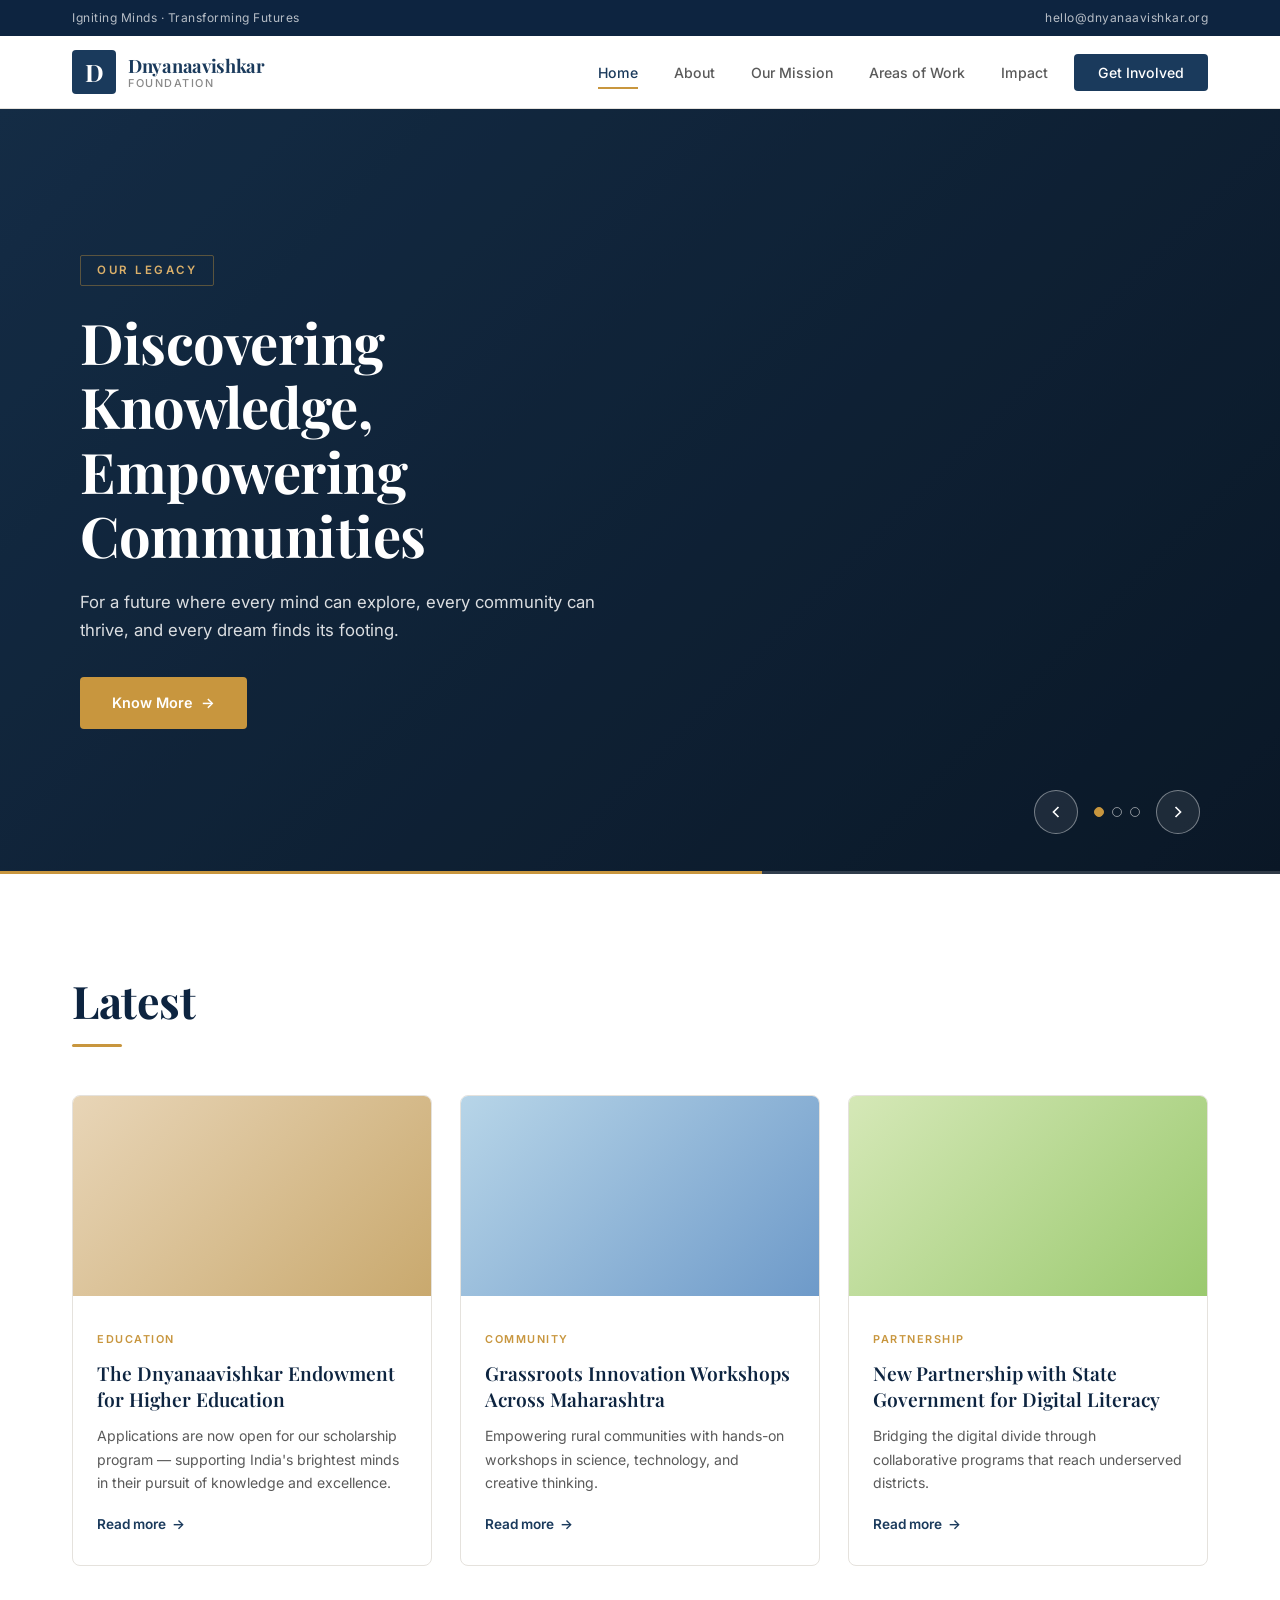
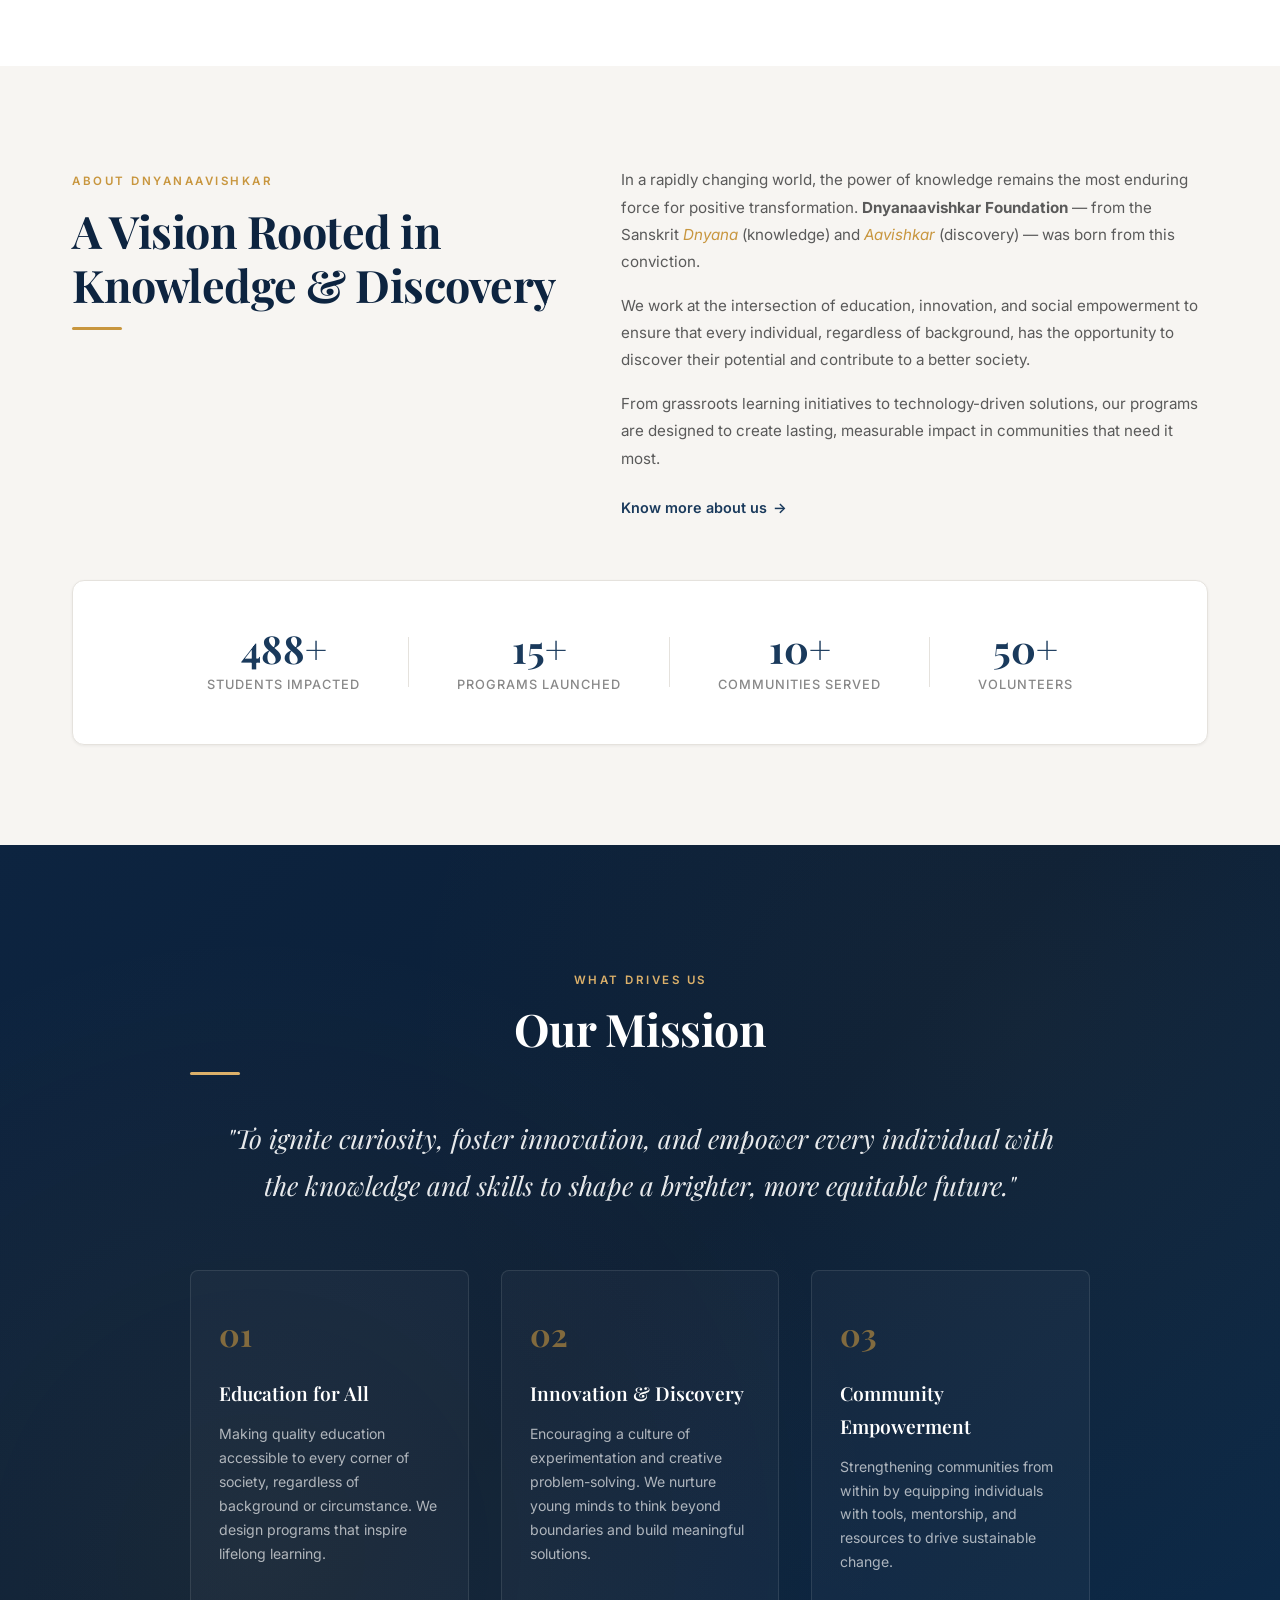
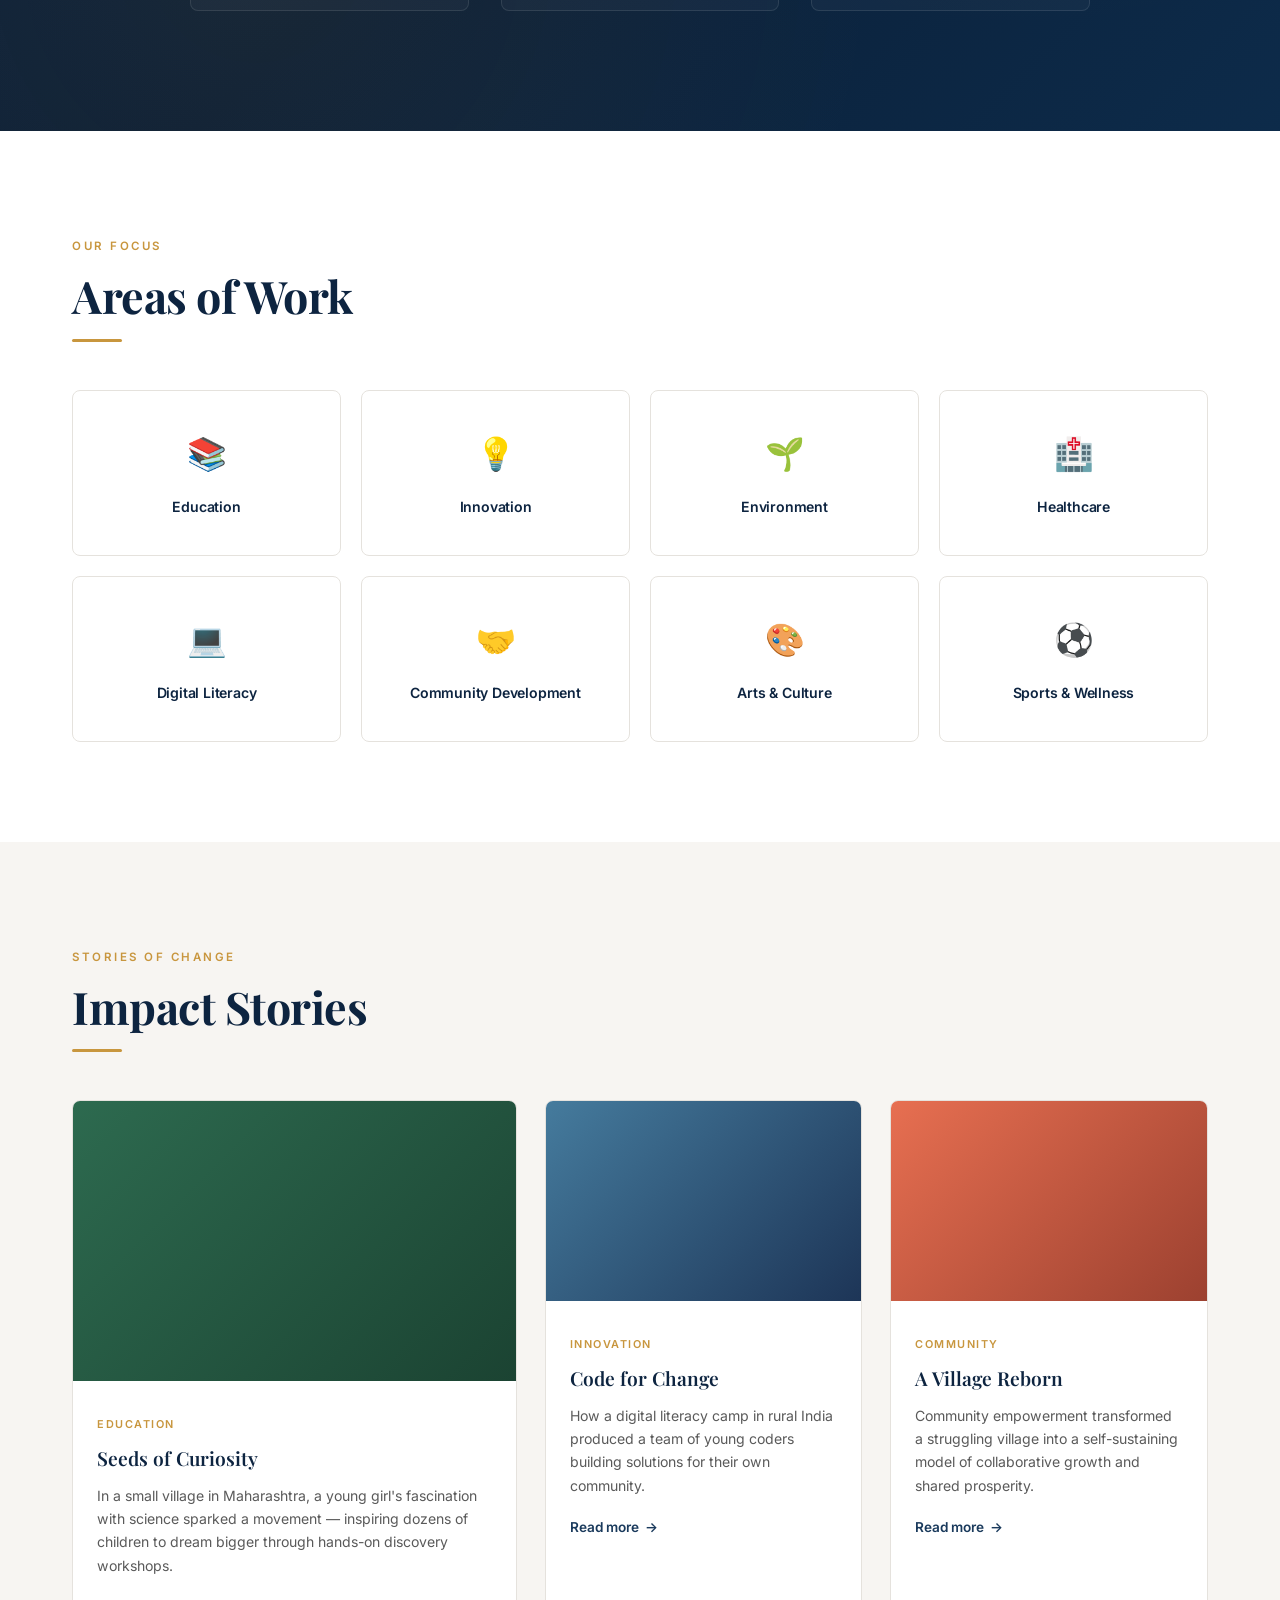
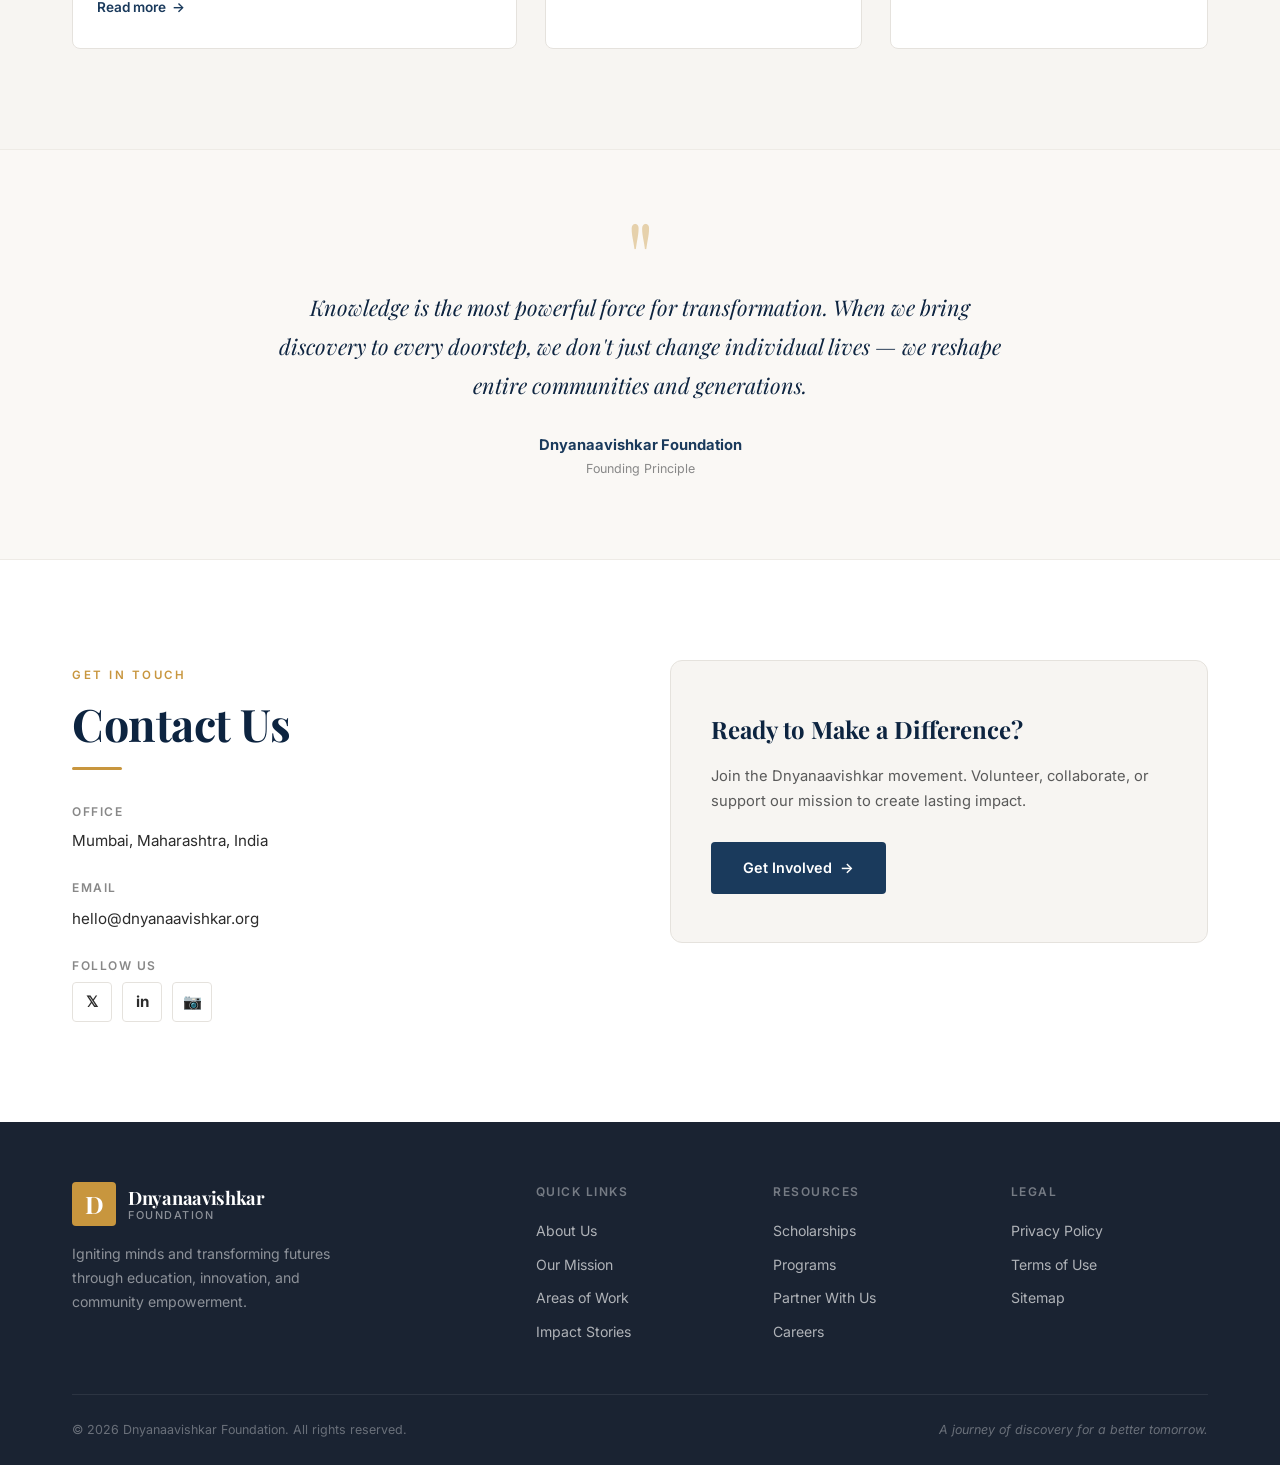
==== index.html @ 68d94063 "Initial commit: Dnyanaavishkar Foundation website" ====
<!DOCTYPE html>
<html lang="en">
<head>
    <meta charset="UTF-8">
    <meta name="viewport" content="width=device-width, initial-scale=1.0">
    <meta name="description" content="Dnyanaavishkar Foundation — Igniting minds, transforming futures through education, innovation, and community empowerment.">
    <title>Dnyanaavishkar Foundation</title>
    <link rel="preconnect" href="https://fonts.googleapis.com">
    <link rel="preconnect" href="https://fonts.gstatic.com" crossorigin>
    <link href="https://fonts.googleapis.com/css2?family=Playfair+Display:ital,wght@0,400;0,500;0,600;0,700;1,400;1,500&family=Inter:wght@300;400;500;600;700&display=swap" rel="stylesheet">
    <link rel="stylesheet" href="style.css">
</head>
<body>

    <!-- ======== TOP BAR ======== -->
    <div class="top-bar">
        <div class="container">
            <div class="top-bar-content">
                <span>Igniting Minds · Transforming Futures</span>
                <div class="top-bar-links">
                    <a href="mailto:hello@dnyanaavishkar.org">hello@dnyanaavishkar.org</a>
                </div>
            </div>
        </div>
    </div>

    <!-- ======== NAVIGATION ======== -->
    <nav class="navbar" id="navbar">
        <div class="container">
            <div class="nav-inner">
                <a href="#" class="nav-logo" id="navLogo">
                    <div class="logo-mark">D</div>
                    <div class="logo-text-group">
                        <span class="logo-name">Dnyanaavishkar</span>
                        <span class="logo-sub">Foundation</span>
                    </div>
                </a>
                <ul class="nav-links" id="navLinks">
                    <li><a href="#hero" class="nav-link active">Home</a></li>
                    <li><a href="#about" class="nav-link">About</a></li>
                    <li><a href="#mission" class="nav-link">Our Mission</a></li>
                    <li><a href="#areas" class="nav-link">Areas of Work</a></li>
                    <li><a href="#stories" class="nav-link">Impact</a></li>
                    <li><a href="#contact" class="nav-link nav-cta">Get Involved</a></li>
                </ul>
                <button class="hamburger" id="hamburger" aria-label="Toggle navigation">
                    <span class="bar"></span>
                    <span class="bar"></span>
                    <span class="bar"></span>
                </button>
            </div>
        </div>
    </nav>

    <!-- ======== HERO SLIDER ======== -->
    <section class="hero-slider" id="hero">
        <div class="slides-wrapper" id="slidesWrapper">
            <!-- Slide 1 -->
            <div class="slide active" data-index="0">
                <div class="slide-bg" style="background: linear-gradient(135deg, #1a3a5c 0%, #0d1f33 100%);"></div>
                <div class="slide-overlay"></div>
                <div class="slide-content">
                    <span class="slide-tag">Our Legacy</span>
                    <h1 class="slide-title">Discovering Knowledge,<br>Empowering Communities</h1>
                    <p class="slide-desc">For a future where every mind can explore, every community can thrive, and every dream finds its footing.</p>
                    <a href="#about" class="slide-btn">Know More <span class="btn-arrow">→</span></a>
                </div>
            </div>
            <!-- Slide 2 -->
            <div class="slide" data-index="1">
                <div class="slide-bg" style="background: linear-gradient(135deg, #2d4a3e 0%, #1a2e26 100%);"></div>
                <div class="slide-overlay"></div>
                <div class="slide-content">
                    <span class="slide-tag">Education</span>
                    <h1 class="slide-title">Building Futures<br>Through Learning</h1>
                    <p class="slide-desc">Quality education is the bridge between potential and opportunity. We bring that bridge to every doorstep.</p>
                    <a href="#mission" class="slide-btn">Our Mission <span class="btn-arrow">→</span></a>
                </div>
            </div>
            <!-- Slide 3 -->
            <div class="slide" data-index="2">
                <div class="slide-bg" style="background: linear-gradient(135deg, #4a2d3e 0%, #2a1a26 100%);"></div>
                <div class="slide-overlay"></div>
                <div class="slide-content">
                    <span class="slide-tag">Innovation</span>
                    <h1 class="slide-title">Where Curiosity<br>Meets Impact</h1>
                    <p class="slide-desc">Nurturing the discoverers, the questioners, and the change-makers who will shape tomorrow.</p>
                    <a href="#areas" class="slide-btn">Areas of Work <span class="btn-arrow">→</span></a>
                </div>
            </div>
        </div>

        <!-- Slider Controls -->
        <div class="slider-controls">
            <button class="slider-arrow slider-prev" id="sliderPrev" aria-label="Previous slide">
                <svg width="20" height="20" viewBox="0 0 24 24" fill="none" stroke="currentColor" stroke-width="2"><path d="M15 18l-6-6 6-6"/></svg>
            </button>
            <div class="slider-dots" id="sliderDots">
                <button class="dot active" data-slide="0" aria-label="Go to slide 1"></button>
                <button class="dot" data-slide="1" aria-label="Go to slide 2"></button>
                <button class="dot" data-slide="2" aria-label="Go to slide 3"></button>
            </div>
            <button class="slider-arrow slider-next" id="sliderNext" aria-label="Next slide">
                <svg width="20" height="20" viewBox="0 0 24 24" fill="none" stroke="currentColor" stroke-width="2"><path d="M9 18l6-6-6-6"/></svg>
            </button>
        </div>

        <!-- Slider Progress -->
        <div class="slider-progress">
            <div class="slider-progress-bar" id="sliderProgress"></div>
        </div>
    </section>

    <!-- ======== LATEST / HIGHLIGHTS ======== -->
    <section class="latest" id="latest">
        <div class="container">
            <div class="latest-header">
                <h2 class="section-title-serif">Latest</h2>
                <div class="title-line-accent"></div>
            </div>
            <div class="latest-grid">
                <div class="latest-card latest-featured">
                    <div class="latest-card-img" style="background: linear-gradient(135deg, #e8d5b7, #c9a96e);"></div>
                    <div class="latest-card-body">
                        <span class="latest-tag">Education</span>
                        <h3>The Dnyanaavishkar Endowment for Higher Education</h3>
                        <p>Applications are now open for our scholarship program — supporting India's brightest minds in their pursuit of knowledge and excellence.</p>
                        <a href="#" class="card-link">Read more <span>→</span></a>
                    </div>
                </div>
                <div class="latest-card">
                    <div class="latest-card-img" style="background: linear-gradient(135deg, #b7d5e8, #6e9ac9);"></div>
                    <div class="latest-card-body">
                        <span class="latest-tag">Community</span>
                        <h3>Grassroots Innovation Workshops Across Maharashtra</h3>
                        <p>Empowering rural communities with hands-on workshops in science, technology, and creative thinking.</p>
                        <a href="#" class="card-link">Read more <span>→</span></a>
                    </div>
                </div>
                <div class="latest-card">
                    <div class="latest-card-img" style="background: linear-gradient(135deg, #d5e8b7, #9ac96e);"></div>
                    <div class="latest-card-body">
                        <span class="latest-tag">Partnership</span>
                        <h3>New Partnership with State Government for Digital Literacy</h3>
                        <p>Bridging the digital divide through collaborative programs that reach underserved districts.</p>
                        <a href="#" class="card-link">Read more <span>→</span></a>
                    </div>
                </div>
            </div>
        </div>
    </section>

    <!-- ======== ABOUT SECTION ======== -->
    <section class="about" id="about">
        <div class="container">
            <div class="about-layout">
                <div class="about-left">
                    <span class="section-eyebrow">About Dnyanaavishkar</span>
                    <h2 class="section-title-serif">A Vision Rooted in<br>Knowledge & Discovery</h2>
                    <div class="title-line-accent"></div>
                </div>
                <div class="about-right">
                    <p class="about-lead">
                        In a rapidly changing world, the power of knowledge remains the most enduring force for positive transformation. <strong>Dnyanaavishkar Foundation</strong> — from the Sanskrit <em>Dnyana</em> (knowledge) and <em>Aavishkar</em> (discovery) — was born from this conviction.
                    </p>
                    <p>
                        We work at the intersection of education, innovation, and social empowerment to ensure that every individual, regardless of background, has the opportunity to discover their potential and contribute to a better society.
                    </p>
                    <p>
                        From grassroots learning initiatives to technology-driven solutions, our programs are designed to create lasting, measurable impact in communities that need it most.
                    </p>
                    <a href="#" class="text-link">Know more about us <span>→</span></a>
                </div>
            </div>

            <!-- Stats Bar -->
            <div class="stats-bar">
                <div class="stat-item" data-count="500">
                    <div class="stat-value"><span class="counter">0</span>+</div>
                    <div class="stat-label">Students Impacted</div>
                </div>
                <div class="stat-divider"></div>
                <div class="stat-item" data-count="15">
                    <div class="stat-value"><span class="counter">0</span>+</div>
                    <div class="stat-label">Programs Launched</div>
                </div>
                <div class="stat-divider"></div>
                <div class="stat-item" data-count="10">
                    <div class="stat-value"><span class="counter">0</span>+</div>
                    <div class="stat-label">Communities Served</div>
                </div>
                <div class="stat-divider"></div>
                <div class="stat-item" data-count="50">
                    <div class="stat-value"><span class="counter">0</span>+</div>
                    <div class="stat-label">Volunteers</div>
                </div>
            </div>
        </div>
    </section>

    <!-- ======== MISSION SECTION ======== -->
    <section class="mission" id="mission">
        <div class="mission-bg"></div>
        <div class="container">
            <div class="mission-inner">
                <span class="section-eyebrow section-eyebrow-light">What Drives Us</span>
                <h2 class="section-title-serif section-title-light">Our Mission</h2>
                <div class="title-line-accent title-line-light"></div>
                <blockquote class="mission-quote">
                    "To ignite curiosity, foster innovation, and empower every individual with the knowledge and skills to shape a brighter, more equitable future."
                </blockquote>
                <div class="mission-pillars">
                    <div class="pillar">
                        <div class="pillar-number">01</div>
                        <h3>Education for All</h3>
                        <p>Making quality education accessible to every corner of society, regardless of background or circumstance. We design programs that inspire lifelong learning.</p>
                    </div>
                    <div class="pillar">
                        <div class="pillar-number">02</div>
                        <h3>Innovation & Discovery</h3>
                        <p>Encouraging a culture of experimentation and creative problem-solving. We nurture young minds to think beyond boundaries and build meaningful solutions.</p>
                    </div>
                    <div class="pillar">
                        <div class="pillar-number">03</div>
                        <h3>Community Empowerment</h3>
                        <p>Strengthening communities from within by equipping individuals with tools, mentorship, and resources to drive sustainable change.</p>
                    </div>
                </div>
            </div>
        </div>
    </section>

    <!-- ======== AREAS OF WORK ======== -->
    <section class="areas" id="areas">
        <div class="container">
            <div class="areas-header">
                <span class="section-eyebrow">Our Focus</span>
                <h2 class="section-title-serif">Areas of Work</h2>
                <div class="title-line-accent"></div>
            </div>
            <div class="areas-grid">
                <a href="#" class="area-card">
                    <div class="area-icon">📚</div>
                    <span class="area-name">Education</span>
                    <div class="area-hover-line"></div>
                </a>
                <a href="#" class="area-card">
                    <div class="area-icon">💡</div>
                    <span class="area-name">Innovation</span>
                    <div class="area-hover-line"></div>
                </a>
                <a href="#" class="area-card">
                    <div class="area-icon">🌱</div>
                    <span class="area-name">Environment</span>
                    <div class="area-hover-line"></div>
                </a>
                <a href="#" class="area-card">
                    <div class="area-icon">🏥</div>
                    <span class="area-name">Healthcare</span>
                    <div class="area-hover-line"></div>
                </a>
                <a href="#" class="area-card">
                    <div class="area-icon">💻</div>
                    <span class="area-name">Digital Literacy</span>
                    <div class="area-hover-line"></div>
                </a>
                <a href="#" class="area-card">
                    <div class="area-icon">🤝</div>
                    <span class="area-name">Community Development</span>
                    <div class="area-hover-line"></div>
                </a>
                <a href="#" class="area-card">
                    <div class="area-icon">🎨</div>
                    <span class="area-name">Arts & Culture</span>
                    <div class="area-hover-line"></div>
                </a>
                <a href="#" class="area-card">
                    <div class="area-icon">⚽</div>
                    <span class="area-name">Sports & Wellness</span>
                    <div class="area-hover-line"></div>
                </a>
            </div>
        </div>
    </section>

    <!-- ======== IMPACT STORIES ======== -->
    <section class="stories" id="stories">
        <div class="container">
            <div class="stories-header">
                <span class="section-eyebrow">Stories of Change</span>
                <h2 class="section-title-serif">Impact Stories</h2>
                <div class="title-line-accent"></div>
            </div>
            <div class="stories-grid">
                <div class="story-card story-featured">
                    <div class="story-img" style="background: linear-gradient(135deg, #2d6a4f, #1b4332);"></div>
                    <div class="story-body">
                        <span class="story-tag">Education</span>
                        <h3>Seeds of Curiosity</h3>
                        <p>In a small village in Maharashtra, a young girl's fascination with science sparked a movement — inspiring dozens of children to dream bigger through hands-on discovery workshops.</p>
                        <a href="#" class="card-link">Read more <span>→</span></a>
                    </div>
                </div>
                <div class="story-card">
                    <div class="story-img" style="background: linear-gradient(135deg, #457b9d, #1d3557);"></div>
                    <div class="story-body">
                        <span class="story-tag">Innovation</span>
                        <h3>Code for Change</h3>
                        <p>How a digital literacy camp in rural India produced a team of young coders building solutions for their own community.</p>
                        <a href="#" class="card-link">Read more <span>→</span></a>
                    </div>
                </div>
                <div class="story-card">
                    <div class="story-img" style="background: linear-gradient(135deg, #e76f51, #9c4130);"></div>
                    <div class="story-body">
                        <span class="story-tag">Community</span>
                        <h3>A Village Reborn</h3>
                        <p>Community empowerment transformed a struggling village into a self-sustaining model of collaborative growth and shared prosperity.</p>
                        <a href="#" class="card-link">Read more <span>→</span></a>
                    </div>
                </div>
            </div>
        </div>
    </section>

    <!-- ======== VOICES / QUOTE ======== -->
    <section class="voices" id="voices">
        <div class="container">
            <div class="voices-inner">
                <div class="quote-mark">"</div>
                <p class="voice-quote">Knowledge is the most powerful force for transformation. When we bring discovery to every doorstep, we don't just change individual lives — we reshape entire communities and generations.</p>
                <div class="voice-author">
                    <div class="voice-author-info">
                        <strong>Dnyanaavishkar Foundation</strong>
                        <span>Founding Principle</span>
                    </div>
                </div>
            </div>
        </div>
    </section>

    <!-- ======== CONTACT / CTA ======== -->
    <section class="contact" id="contact">
        <div class="container">
            <div class="contact-grid">
                <div class="contact-info">
                    <span class="section-eyebrow">Get in Touch</span>
                    <h2 class="section-title-serif">Contact Us</h2>
                    <div class="title-line-accent"></div>
                    <div class="contact-details">
                        <div class="contact-block">
                            <h4>Office</h4>
                            <p>Mumbai, Maharashtra, India</p>
                        </div>
                        <div class="contact-block">
                            <h4>Email</h4>
                            <a href="mailto:hello@dnyanaavishkar.org">hello@dnyanaavishkar.org</a>
                        </div>
                        <div class="contact-block">
                            <h4>Follow Us</h4>
                            <div class="social-links">
                                <a href="#" class="social-link" aria-label="Twitter">𝕏</a>
                                <a href="#" class="social-link" aria-label="LinkedIn">in</a>
                                <a href="#" class="social-link" aria-label="Instagram">📷</a>
                            </div>
                        </div>
                    </div>
                </div>
                <div class="contact-cta">
                    <div class="cta-card">
                        <h3>Ready to Make a Difference?</h3>
                        <p>Join the Dnyanaavishkar movement. Volunteer, collaborate, or support our mission to create lasting impact.</p>
                        <a href="mailto:hello@dnyanaavishkar.org" class="cta-button">Get Involved <span>→</span></a>
                    </div>
                </div>
            </div>
        </div>
    </section>

    <!-- ======== FOOTER ======== -->
    <footer class="footer" id="footer">
        <div class="container">
            <div class="footer-top">
                <div class="footer-brand">
                    <a href="#" class="nav-logo footer-logo">
                        <div class="logo-mark">D</div>
                        <div class="logo-text-group">
                            <span class="logo-name">Dnyanaavishkar</span>
                            <span class="logo-sub">Foundation</span>
                        </div>
                    </a>
                    <p class="footer-desc">Igniting minds and transforming futures through education, innovation, and community empowerment.</p>
                </div>
                <div class="footer-nav-group">
                    <div class="footer-nav-col">
                        <h4>Quick Links</h4>
                        <a href="#about">About Us</a>
                        <a href="#mission">Our Mission</a>
                        <a href="#areas">Areas of Work</a>
                        <a href="#stories">Impact Stories</a>
                    </div>
                    <div class="footer-nav-col">
                        <h4>Resources</h4>
                        <a href="#">Scholarships</a>
                        <a href="#">Programs</a>
                        <a href="#">Partner With Us</a>
                        <a href="#">Careers</a>
                    </div>
                    <div class="footer-nav-col">
                        <h4>Legal</h4>
                        <a href="#">Privacy Policy</a>
                        <a href="#">Terms of Use</a>
                        <a href="#">Sitemap</a>
                    </div>
                </div>
            </div>
            <div class="footer-bottom">
                <p>&copy; 2026 Dnyanaavishkar Foundation. All rights reserved.</p>
                <p class="footer-credit">A journey of discovery for a better tomorrow.</p>
            </div>
        </div>
    </footer>

    <script src="script.js"></script>
</body>
</html>
---- style.css ----
/* ============================================
   DNYANAAVISHKAR FOUNDATION
   Inspired by Tata Trusts — Light Corporate Theme
   ============================================ */

/* ---- Custom Properties ---- */
:root {
    /* Colors — clean, trustworthy, corporate philanthropy */
    --clr-primary: #1a3a5c;
    --clr-primary-dark: #0d2440;
    --clr-primary-light: #2a5a8c;
    --clr-accent: #c8963e;
    --clr-accent-light: #dbb06a;

    --clr-bg: #ffffff;
    --clr-bg-off: #f7f5f2;
    --clr-bg-warm: #faf8f5;
    --clr-bg-dark: #1a2332;
    --clr-bg-dark-2: #0f1720;

    --clr-text: #2c2c2c;
    --clr-text-secondary: #5a5a5a;
    --clr-text-muted: #888888;
    --clr-text-light: #ffffff;
    --clr-text-light-muted: rgba(255,255,255,0.7);

    --clr-border: #e5e2dd;
    --clr-border-light: #eeebe6;

    /* Typography */
    --font-serif: 'Playfair Display', Georgia, 'Times New Roman', serif;
    --font-sans: 'Inter', -apple-system, BlinkMacSystemFont, 'Segoe UI', sans-serif;

    /* Spacing */
    --section-pad: 100px;
    --container-max: 1200px;

    /* Radius */
    --radius-sm: 4px;
    --radius-md: 8px;
    --radius-lg: 12px;

    /* Shadows */
    --shadow-sm: 0 1px 3px rgba(0,0,0,0.06);
    --shadow-md: 0 4px 20px rgba(0,0,0,0.08);
    --shadow-lg: 0 8px 40px rgba(0,0,0,0.1);
    --shadow-card: 0 2px 12px rgba(0,0,0,0.06);
}

/* ---- Reset ---- */
*, *::before, *::after {
    margin: 0;
    padding: 0;
    box-sizing: border-box;
}

html {
    scroll-behavior: smooth;
    font-size: 16px;
}

body {
    font-family: var(--font-sans);
    background: var(--clr-bg);
    color: var(--clr-text);
    line-height: 1.7;
    overflow-x: hidden;
    -webkit-font-smoothing: antialiased;
}

a {
    text-decoration: none;
    color: inherit;
    transition: color 0.3s ease;
}

img {
    max-width: 100%;
    display: block;
}

/* ---- Container ---- */
.container {
    max-width: var(--container-max);
    margin: 0 auto;
    padding: 0 32px;
}

/* ============================================
   TOP BAR
   ============================================ */
.top-bar {
    background: var(--clr-primary-dark);
    color: var(--clr-text-light-muted);
    font-size: 0.75rem;
    padding: 8px 0;
    letter-spacing: 0.5px;
}

.top-bar-content {
    display: flex;
    justify-content: space-between;
    align-items: center;
}

.top-bar-links a {
    color: var(--clr-text-light-muted);
    font-size: 0.75rem;
}

.top-bar-links a:hover {
    color: var(--clr-text-light);
}

/* ============================================
   NAVIGATION
   ============================================ */
.navbar {
    position: sticky;
    top: 0;
    z-index: 1000;
    background: var(--clr-bg);
    border-bottom: 1px solid var(--clr-border);
    transition: box-shadow 0.3s ease;
}

.navbar.scrolled {
    box-shadow: var(--shadow-md);
}

.nav-inner {
    display: flex;
    align-items: center;
    justify-content: space-between;
    height: 72px;
}

.nav-logo {
    display: flex;
    align-items: center;
    gap: 12px;
}

.logo-mark {
    width: 44px;
    height: 44px;
    background: var(--clr-primary);
    color: #fff;
    font-family: var(--font-serif);
    font-size: 1.5rem;
    font-weight: 700;
    display: flex;
    align-items: center;
    justify-content: center;
    border-radius: var(--radius-sm);
}

.logo-text-group {
    display: flex;
    flex-direction: column;
    line-height: 1.2;
}

.logo-name {
    font-family: var(--font-serif);
    font-weight: 700;
    font-size: 1.15rem;
    color: var(--clr-primary);
    letter-spacing: -0.3px;
}

.logo-sub {
    font-size: 0.68rem;
    color: var(--clr-text-muted);
    text-transform: uppercase;
    letter-spacing: 1.5px;
    font-weight: 500;
}

.nav-links {
    display: flex;
    align-items: center;
    list-style: none;
    gap: 0;
}

.nav-link {
    padding: 8px 18px;
    font-size: 0.88rem;
    font-weight: 500;
    color: var(--clr-text-secondary);
    position: relative;
    transition: color 0.3s ease;
}

.nav-link::after {
    content: '';
    position: absolute;
    bottom: 0;
    left: 18px;
    right: 18px;
    height: 2px;
    background: var(--clr-accent);
    transform: scaleX(0);
    transition: transform 0.3s ease;
}

.nav-link:hover,
.nav-link.active {
    color: var(--clr-primary);
}

.nav-link:hover::after,
.nav-link.active::after {
    transform: scaleX(1);
}

.nav-link.nav-cta {
    background: var(--clr-primary);
    color: #fff;
    border-radius: var(--radius-sm);
    margin-left: 8px;
    padding: 10px 24px;
}

.nav-link.nav-cta::after {
    display: none;
}

.nav-link.nav-cta:hover {
    background: var(--clr-primary-light);
    color: #fff;
}

/* Hamburger */
.hamburger {
    display: none;
    background: none;
    border: none;
    cursor: pointer;
    flex-direction: column;
    gap: 5px;
    padding: 6px;
}

.bar {
    width: 24px;
    height: 2px;
    background: var(--clr-primary);
    border-radius: 2px;
    transition: all 0.3s ease;
}

.hamburger.open .bar:nth-child(1) {
    transform: rotate(45deg) translate(5px, 5px);
}
.hamburger.open .bar:nth-child(2) {
    opacity: 0;
}
.hamburger.open .bar:nth-child(3) {
    transform: rotate(-45deg) translate(5px, -5px);
}

/* ============================================
   HERO SLIDER
   ============================================ */
.hero-slider {
    position: relative;
    height: 85vh;
    min-height: 560px;
    max-height: 800px;
    overflow: hidden;
}

.slides-wrapper {
    position: relative;
    width: 100%;
    height: 100%;
}

.slide {
    position: absolute;
    inset: 0;
    opacity: 0;
    transition: opacity 0.8s ease;
    pointer-events: none;
}

.slide.active {
    opacity: 1;
    pointer-events: auto;
}

.slide-bg {
    position: absolute;
    inset: 0;
    background-size: cover;
    background-position: center;
}

.slide-overlay {
    position: absolute;
    inset: 0;
    background: rgba(0, 0, 0, 0.25);
}

.slide-content {
    position: relative;
    z-index: 2;
    height: 100%;
    display: flex;
    flex-direction: column;
    justify-content: center;
    padding: 0 80px;
    max-width: 750px;
    color: #fff;
}

.slide-tag {
    display: inline-block;
    font-size: 0.72rem;
    font-weight: 600;
    text-transform: uppercase;
    letter-spacing: 2.5px;
    color: var(--clr-accent-light);
    border: 1px solid rgba(200, 150, 62, 0.4);
    padding: 5px 16px;
    border-radius: 2px;
    margin-bottom: 24px;
    width: fit-content;
    opacity: 0;
    transform: translateY(20px);
    animation: slideIn 0.6s ease forwards 0.2s;
}

.slide.active .slide-tag {
    opacity: 0;
    animation: slideIn 0.6s ease forwards 0.2s;
}

.slide-title {
    font-family: var(--font-serif);
    font-size: clamp(2.2rem, 4.5vw, 3.5rem);
    font-weight: 700;
    line-height: 1.15;
    margin-bottom: 20px;
    letter-spacing: -0.5px;
    opacity: 0;
    transform: translateY(20px);
    animation: slideIn 0.6s ease forwards 0.4s;
}

.slide.active .slide-title {
    opacity: 0;
    animation: slideIn 0.6s ease forwards 0.4s;
}

.slide-desc {
    font-size: 1.05rem;
    color: rgba(255,255,255,0.85);
    line-height: 1.7;
    max-width: 520px;
    margin-bottom: 32px;
    opacity: 0;
    transform: translateY(20px);
    animation: slideIn 0.6s ease forwards 0.6s;
}

.slide.active .slide-desc {
    opacity: 0;
    animation: slideIn 0.6s ease forwards 0.6s;
}

.slide-btn {
    display: inline-flex;
    align-items: center;
    gap: 8px;
    padding: 14px 32px;
    background: var(--clr-accent);
    color: #fff;
    font-weight: 600;
    font-size: 0.9rem;
    border-radius: var(--radius-sm);
    width: fit-content;
    transition: all 0.3s ease;
    opacity: 0;
    transform: translateY(20px);
    animation: slideIn 0.6s ease forwards 0.8s;
}

.slide.active .slide-btn {
    opacity: 0;
    animation: slideIn 0.6s ease forwards 0.8s;
}

.slide-btn:hover {
    background: var(--clr-accent-light);
    transform: translateY(-2px);
}

.btn-arrow {
    transition: transform 0.3s ease;
}

.slide-btn:hover .btn-arrow {
    transform: translateX(4px);
}

@keyframes slideIn {
    to {
        opacity: 1;
        transform: translateY(0);
    }
}

/* Slider controls */
.slider-controls {
    position: absolute;
    bottom: 40px;
    right: 80px;
    z-index: 10;
    display: flex;
    align-items: center;
    gap: 16px;
}

.slider-arrow {
    width: 44px;
    height: 44px;
    border: 1.5px solid rgba(255,255,255,0.4);
    border-radius: 50%;
    background: rgba(255,255,255,0.08);
    color: #fff;
    display: flex;
    align-items: center;
    justify-content: center;
    cursor: pointer;
    transition: all 0.3s ease;
}

.slider-arrow:hover {
    background: rgba(255,255,255,0.2);
    border-color: rgba(255,255,255,0.7);
}

.slider-dots {
    display: flex;
    gap: 8px;
}

.dot {
    width: 10px;
    height: 10px;
    border-radius: 50%;
    border: 1.5px solid rgba(255,255,255,0.5);
    background: transparent;
    cursor: pointer;
    transition: all 0.3s ease;
}

.dot.active {
    background: var(--clr-accent);
    border-color: var(--clr-accent);
}

/* Progress bar */
.slider-progress {
    position: absolute;
    bottom: 0;
    left: 0;
    right: 0;
    height: 3px;
    background: rgba(255,255,255,0.15);
    z-index: 10;
}

.slider-progress-bar {
    height: 100%;
    background: var(--clr-accent);
    width: 0%;
    transition: width 0.05s linear;
}

/* ============================================
   SECTION COMMON
   ============================================ */
.section-eyebrow {
    display: inline-block;
    font-size: 0.72rem;
    font-weight: 600;
    text-transform: uppercase;
    letter-spacing: 2.5px;
    color: var(--clr-accent);
    margin-bottom: 12px;
}

.section-eyebrow-light {
    color: var(--clr-accent-light);
}

.section-title-serif {
    font-family: var(--font-serif);
    font-size: clamp(1.8rem, 3.5vw, 2.8rem);
    font-weight: 700;
    color: var(--clr-primary-dark);
    line-height: 1.2;
    letter-spacing: -0.5px;
}

.section-title-light {
    color: var(--clr-text-light);
}

.title-line-accent {
    width: 50px;
    height: 3px;
    background: var(--clr-accent);
    margin-top: 16px;
    border-radius: 2px;
}

.title-line-light {
    background: var(--clr-accent-light);
}

/* ============================================
   LATEST SECTION
   ============================================ */
.latest {
    padding: var(--section-pad) 0;
    background: var(--clr-bg);
}

.latest-header {
    margin-bottom: 48px;
}

.latest-grid {
    display: grid;
    grid-template-columns: 1fr 1fr 1fr;
    gap: 28px;
}

.latest-card {
    border: 1px solid var(--clr-border);
    border-radius: var(--radius-md);
    overflow: hidden;
    background: var(--clr-bg);
    transition: all 0.4s ease;
}

.latest-card:hover {
    box-shadow: var(--shadow-lg);
    transform: translateY(-4px);
}

.latest-card-img {
    height: 200px;
    background-size: cover;
    background-position: center;
    position: relative;
}

.latest-card-body {
    padding: 28px 24px;
}

.latest-tag {
    display: inline-block;
    font-size: 0.68rem;
    font-weight: 600;
    text-transform: uppercase;
    letter-spacing: 1.5px;
    color: var(--clr-accent);
    margin-bottom: 12px;
}

.latest-card h3 {
    font-family: var(--font-serif);
    font-size: 1.2rem;
    font-weight: 600;
    color: var(--clr-primary-dark);
    line-height: 1.35;
    margin-bottom: 12px;
}

.latest-card p {
    font-size: 0.88rem;
    color: var(--clr-text-secondary);
    line-height: 1.65;
    margin-bottom: 16px;
}

.card-link {
    font-size: 0.85rem;
    font-weight: 600;
    color: var(--clr-primary);
    display: inline-flex;
    align-items: center;
    gap: 6px;
    transition: all 0.3s ease;
}

.card-link span {
    transition: transform 0.3s ease;
}

.card-link:hover {
    color: var(--clr-accent);
}

.card-link:hover span {
    transform: translateX(4px);
}

/* ============================================
   ABOUT SECTION
   ============================================ */
.about {
    padding: var(--section-pad) 0;
    background: var(--clr-bg-off);
}

.about-layout {
    display: grid;
    grid-template-columns: 1fr 1.2fr;
    gap: 60px;
    align-items: start;
    margin-bottom: 60px;
}

.about-left {
    position: sticky;
    top: 100px;
}

.about-right {
    display: flex;
    flex-direction: column;
    gap: 16px;
}

.about-lead {
    font-size: 1.1rem;
    line-height: 1.8;
    color: var(--clr-text);
}

.about-right p {
    font-size: 0.95rem;
    color: var(--clr-text-secondary);
    line-height: 1.8;
}

.about-right em {
    color: var(--clr-accent);
}

.text-link {
    display: inline-flex;
    align-items: center;
    gap: 6px;
    font-weight: 600;
    color: var(--clr-primary);
    font-size: 0.9rem;
    margin-top: 8px;
    transition: all 0.3s ease;
}

.text-link span {
    transition: transform 0.3s ease;
}

.text-link:hover {
    color: var(--clr-accent);
}

.text-link:hover span {
    transform: translateX(4px);
}

/* Stats bar */
.stats-bar {
    display: flex;
    align-items: center;
    justify-content: center;
    gap: 48px;
    padding: 48px 40px;
    background: var(--clr-bg);
    border: 1px solid var(--clr-border);
    border-radius: var(--radius-lg);
    box-shadow: var(--shadow-sm);
}

.stat-item {
    text-align: center;
}

.stat-value {
    font-family: var(--font-serif);
    font-size: 2.4rem;
    font-weight: 700;
    color: var(--clr-primary);
    line-height: 1;
    margin-bottom: 6px;
}

.stat-label {
    font-size: 0.8rem;
    color: var(--clr-text-muted);
    font-weight: 500;
    text-transform: uppercase;
    letter-spacing: 1px;
}

.stat-divider {
    width: 1px;
    height: 50px;
    background: var(--clr-border);
}

/* ============================================
   MISSION SECTION
   ============================================ */
.mission {
    padding: 120px 0;
    position: relative;
    overflow: hidden;
    color: var(--clr-text-light);
}

.mission-bg {
    position: absolute;
    inset: 0;
    background: linear-gradient(135deg, var(--clr-primary-dark) 0%, #0a1e36 50%, #0d2b4a 100%);
    z-index: 0;
}

.mission-bg::after {
    content: '';
    position: absolute;
    inset: 0;
    background: 
        radial-gradient(circle at 20% 80%, rgba(200, 150, 62, 0.08) 0%, transparent 50%),
        radial-gradient(circle at 80% 20%, rgba(200, 150, 62, 0.05) 0%, transparent 50%);
}

.mission .container {
    position: relative;
    z-index: 1;
}

.mission-inner {
    text-align: center;
    max-width: 900px;
    margin: 0 auto;
}

.mission-quote {
    font-family: var(--font-serif);
    font-size: clamp(1.2rem, 2.5vw, 1.65rem);
    font-style: italic;
    font-weight: 400;
    color: rgba(255, 255, 255, 0.9);
    line-height: 1.8;
    margin: 40px 0 60px;
    padding: 0 20px;
}

.mission-pillars {
    display: grid;
    grid-template-columns: repeat(3, 1fr);
    gap: 32px;
    text-align: left;
}

.pillar {
    padding: 36px 28px;
    border: 1px solid rgba(255,255,255,0.1);
    border-radius: var(--radius-md);
    background: rgba(255,255,255,0.03);
    transition: all 0.4s ease;
}

.pillar:hover {
    background: rgba(255,255,255,0.06);
    border-color: rgba(200, 150, 62, 0.3);
    transform: translateY(-4px);
}

.pillar-number {
    font-family: var(--font-serif);
    font-size: 2rem;
    font-weight: 700;
    color: var(--clr-accent);
    margin-bottom: 16px;
    opacity: 0.6;
}

.pillar h3 {
    font-family: var(--font-serif);
    font-size: 1.2rem;
    font-weight: 600;
    margin-bottom: 12px;
    color: #fff;
}

.pillar p {
    font-size: 0.88rem;
    color: rgba(255,255,255,0.65);
    line-height: 1.7;
}

/* ============================================
   AREAS OF WORK
   ============================================ */
.areas {
    padding: var(--section-pad) 0;
    background: var(--clr-bg);
}

.areas-header {
    margin-bottom: 48px;
}

.areas-grid {
    display: grid;
    grid-template-columns: repeat(4, 1fr);
    gap: 20px;
}

.area-card {
    display: flex;
    flex-direction: column;
    align-items: center;
    justify-content: center;
    padding: 36px 20px;
    border: 1px solid var(--clr-border);
    border-radius: var(--radius-md);
    text-align: center;
    transition: all 0.4s ease;
    position: relative;
    overflow: hidden;
    background: var(--clr-bg);
}

.area-card:hover {
    border-color: var(--clr-primary);
    box-shadow: var(--shadow-md);
    transform: translateY(-4px);
}

.area-icon {
    font-size: 2rem;
    margin-bottom: 14px;
    transition: transform 0.3s ease;
}

.area-card:hover .area-icon {
    transform: scale(1.15);
}

.area-name {
    font-size: 0.88rem;
    font-weight: 600;
    color: var(--clr-primary-dark);
    letter-spacing: -0.2px;
}

.area-hover-line {
    position: absolute;
    bottom: 0;
    left: 0;
    right: 0;
    height: 3px;
    background: var(--clr-accent);
    transform: scaleX(0);
    transition: transform 0.35s ease;
}

.area-card:hover .area-hover-line {
    transform: scaleX(1);
}

/* ============================================
   IMPACT STORIES
   ============================================ */
.stories {
    padding: var(--section-pad) 0;
    background: var(--clr-bg-off);
}

.stories-header {
    margin-bottom: 48px;
}

.stories-grid {
    display: grid;
    grid-template-columns: 1.4fr 1fr 1fr;
    gap: 28px;
}

.story-card {
    border: 1px solid var(--clr-border);
    border-radius: var(--radius-md);
    overflow: hidden;
    background: var(--clr-bg);
    transition: all 0.4s ease;
}

.story-card:hover {
    box-shadow: var(--shadow-lg);
    transform: translateY(-4px);
}

.story-featured .story-img {
    height: 280px;
}

.story-img {
    height: 200px;
    position: relative;
}

.story-body {
    padding: 28px 24px;
}

.story-tag {
    display: inline-block;
    font-size: 0.68rem;
    font-weight: 600;
    text-transform: uppercase;
    letter-spacing: 1.5px;
    color: var(--clr-accent);
    margin-bottom: 12px;
}

.story-card h3 {
    font-family: var(--font-serif);
    font-size: 1.2rem;
    font-weight: 600;
    color: var(--clr-primary-dark);
    line-height: 1.35;
    margin-bottom: 12px;
}

.story-card p {
    font-size: 0.88rem;
    color: var(--clr-text-secondary);
    line-height: 1.65;
    margin-bottom: 16px;
}

/* ============================================
   VOICES / QUOTE
   ============================================ */
.voices {
    padding: 80px 0;
    background: var(--clr-bg-warm);
    border-top: 1px solid var(--clr-border-light);
    border-bottom: 1px solid var(--clr-border-light);
}

.voices-inner {
    text-align: center;
    max-width: 750px;
    margin: 0 auto;
    position: relative;
}

.quote-mark {
    font-family: var(--font-serif);
    font-size: 6rem;
    color: var(--clr-accent);
    line-height: 0.5;
    margin-bottom: 10px;
    opacity: 0.4;
}

.voice-quote {
    font-family: var(--font-serif);
    font-size: 1.35rem;
    font-style: italic;
    color: var(--clr-primary-dark);
    line-height: 1.8;
    margin-bottom: 28px;
}

.voice-author {
    display: flex;
    align-items: center;
    justify-content: center;
    gap: 16px;
}

.voice-author-info {
    display: flex;
    flex-direction: column;
}

.voice-author-info strong {
    font-size: 0.92rem;
    color: var(--clr-primary);
}

.voice-author-info span {
    font-size: 0.78rem;
    color: var(--clr-text-muted);
}

/* ============================================
   CONTACT
   ============================================ */
.contact {
    padding: var(--section-pad) 0;
    background: var(--clr-bg);
}

.contact-grid {
    display: grid;
    grid-template-columns: 1fr 1fr;
    gap: 60px;
    align-items: start;
}

.contact-details {
    margin-top: 32px;
    display: flex;
    flex-direction: column;
    gap: 24px;
}

.contact-block h4 {
    font-size: 0.75rem;
    text-transform: uppercase;
    letter-spacing: 1.5px;
    color: var(--clr-text-muted);
    margin-bottom: 6px;
    font-weight: 600;
}

.contact-block p,
.contact-block a {
    font-size: 0.95rem;
    color: var(--clr-text);
}

.contact-block a:hover {
    color: var(--clr-accent);
}

.social-links {
    display: flex;
    gap: 10px;
    margin-top: 4px;
}

.social-link {
    width: 40px;
    height: 40px;
    border: 1px solid var(--clr-border);
    border-radius: var(--radius-sm);
    display: flex;
    align-items: center;
    justify-content: center;
    font-size: 0.85rem;
    font-weight: 700;
    color: var(--clr-text-secondary);
    transition: all 0.3s ease;
}

.social-link:hover {
    background: var(--clr-primary);
    color: #fff;
    border-color: var(--clr-primary);
}

.cta-card {
    padding: 48px 40px;
    background: var(--clr-bg-off);
    border: 1px solid var(--clr-border);
    border-radius: var(--radius-lg);
}

.cta-card h3 {
    font-family: var(--font-serif);
    font-size: 1.5rem;
    font-weight: 700;
    color: var(--clr-primary-dark);
    margin-bottom: 14px;
}

.cta-card p {
    font-size: 0.92rem;
    color: var(--clr-text-secondary);
    line-height: 1.7;
    margin-bottom: 28px;
}

.cta-button {
    display: inline-flex;
    align-items: center;
    gap: 8px;
    padding: 14px 32px;
    background: var(--clr-primary);
    color: #fff;
    font-weight: 600;
    font-size: 0.9rem;
    border-radius: var(--radius-sm);
    transition: all 0.3s ease;
}

.cta-button:hover {
    background: var(--clr-primary-light);
    color: #fff;
    transform: translateY(-2px);
    box-shadow: var(--shadow-md);
}

.cta-button span {
    transition: transform 0.3s ease;
}

.cta-button:hover span {
    transform: translateX(4px);
}

/* ============================================
   FOOTER
   ============================================ */
.footer {
    background: var(--clr-bg-dark);
    color: var(--clr-text-light);
    padding: 60px 0 0;
}

.footer-top {
    display: grid;
    grid-template-columns: 1.2fr 2fr;
    gap: 60px;
    padding-bottom: 40px;
    border-bottom: 1px solid rgba(255,255,255,0.08);
}

.footer-logo {
    margin-bottom: 16px;
}

.footer-logo .logo-mark {
    background: var(--clr-accent);
}

.footer-logo .logo-name {
    color: #fff;
}

.footer-logo .logo-sub {
    color: rgba(255,255,255,0.5);
}

.footer-desc {
    font-size: 0.88rem;
    color: rgba(255,255,255,0.5);
    line-height: 1.7;
    max-width: 300px;
}

.footer-nav-group {
    display: grid;
    grid-template-columns: repeat(3, 1fr);
    gap: 40px;
}

.footer-nav-col h4 {
    font-size: 0.75rem;
    text-transform: uppercase;
    letter-spacing: 1.5px;
    color: rgba(255,255,255,0.4);
    margin-bottom: 16px;
    font-weight: 600;
}

.footer-nav-col a {
    display: block;
    font-size: 0.88rem;
    color: rgba(255,255,255,0.65);
    margin-bottom: 10px;
    transition: color 0.3s ease;
}

.footer-nav-col a:hover {
    color: #fff;
}

.footer-bottom {
    padding: 24px 0;
    display: flex;
    justify-content: space-between;
    align-items: center;
}

.footer-bottom p {
    font-size: 0.78rem;
    color: rgba(255,255,255,0.35);
}

.footer-credit {
    font-style: italic;
}

/* ============================================
   SCROLL REVEAL
   ============================================ */
.reveal-up {
    opacity: 0;
    transform: translateY(30px);
    transition: all 0.7s ease;
}

.reveal-up.visible {
    opacity: 1;
    transform: translateY(0);
}

/* ============================================
   RESPONSIVE
   ============================================ */
@media (max-width: 1024px) {
    .latest-grid {
        grid-template-columns: 1fr 1fr;
    }

    .latest-featured {
        grid-column: 1 / -1;
    }

    .stories-grid {
        grid-template-columns: 1fr 1fr;
    }

    .story-featured {
        grid-column: 1 / -1;
    }

    .areas-grid {
        grid-template-columns: repeat(3, 1fr);
    }
}

@media (max-width: 900px) {
    .about-layout {
        grid-template-columns: 1fr;
        gap: 32px;
    }

    .about-left {
        position: static;
    }

    .mission-pillars {
        grid-template-columns: 1fr;
        gap: 20px;
    }

    .contact-grid {
        grid-template-columns: 1fr;
        gap: 40px;
    }

    .footer-top {
        grid-template-columns: 1fr;
        gap: 40px;
    }

    .stats-bar {
        flex-wrap: wrap;
        gap: 32px;
    }

    .stat-divider {
        display: none;
    }
}

@media (max-width: 768px) {
    :root {
        --section-pad: 70px;
    }

    .top-bar {
        display: none;
    }

    .nav-links {
        position: fixed;
        top: 0;
        right: -100%;
        width: 80%;
        max-width: 340px;
        height: 100vh;
        background: var(--clr-bg);
        flex-direction: column;
        align-items: flex-start;
        padding: 100px 32px 40px;
        gap: 0;
        transition: right 0.4s cubic-bezier(0.25, 0.8, 0.25, 1);
        box-shadow: -4px 0 30px rgba(0,0,0,0.1);
        border-left: 1px solid var(--clr-border);
        z-index: 999;
    }

    .nav-links.open {
        right: 0;
    }

    .nav-link {
        width: 100%;
        font-size: 1rem;
        padding: 14px 0;
        border-bottom: 1px solid var(--clr-border-light);
    }

    .nav-link::after {
        display: none;
    }

    .nav-link.nav-cta {
        margin-left: 0;
        margin-top: 12px;
        text-align: center;
    }

    .hamburger {
        display: flex;
        z-index: 1001;
    }

    .hero-slider {
        height: 65vh;
        min-height: 420px;
    }

    .slide-content {
        padding: 0 32px;
    }

    .slider-controls {
        right: 32px;
        bottom: 24px;
    }

    .latest-grid {
        grid-template-columns: 1fr;
    }

    .areas-grid {
        grid-template-columns: repeat(2, 1fr);
    }

    .stories-grid {
        grid-template-columns: 1fr;
    }

    .footer-nav-group {
        grid-template-columns: repeat(2, 1fr);
    }

    .footer-bottom {
        flex-direction: column;
        gap: 8px;
        text-align: center;
    }
}

@media (max-width: 480px) {
    .areas-grid {
        grid-template-columns: 1fr 1fr;
        gap: 12px;
    }

    .area-card {
        padding: 24px 14px;
    }

    .stats-bar {
        padding: 28px 20px;
        gap: 24px;
    }

    .stat-value {
        font-size: 1.8rem;
    }

    .footer-nav-group {
        grid-template-columns: 1fr;
        gap: 24px;
    }

    .cta-card {
        padding: 32px 24px;
    }
}
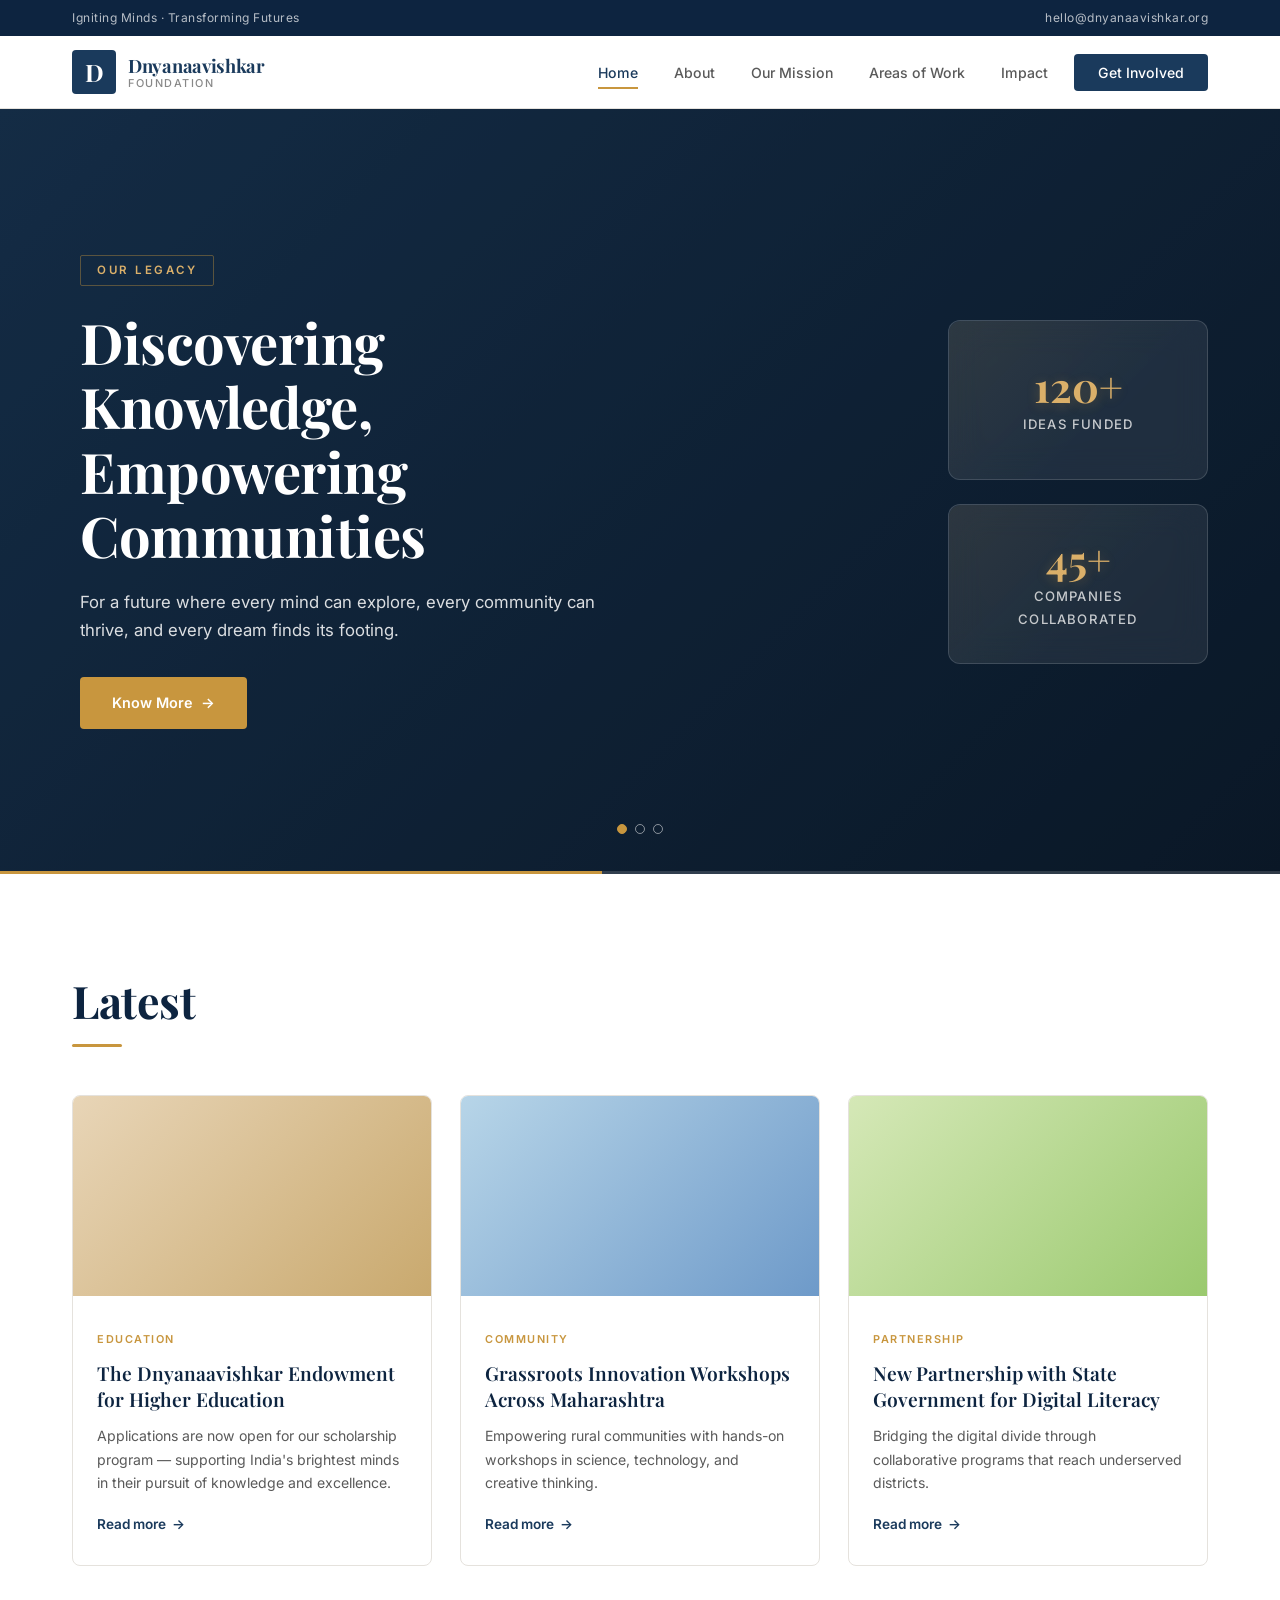
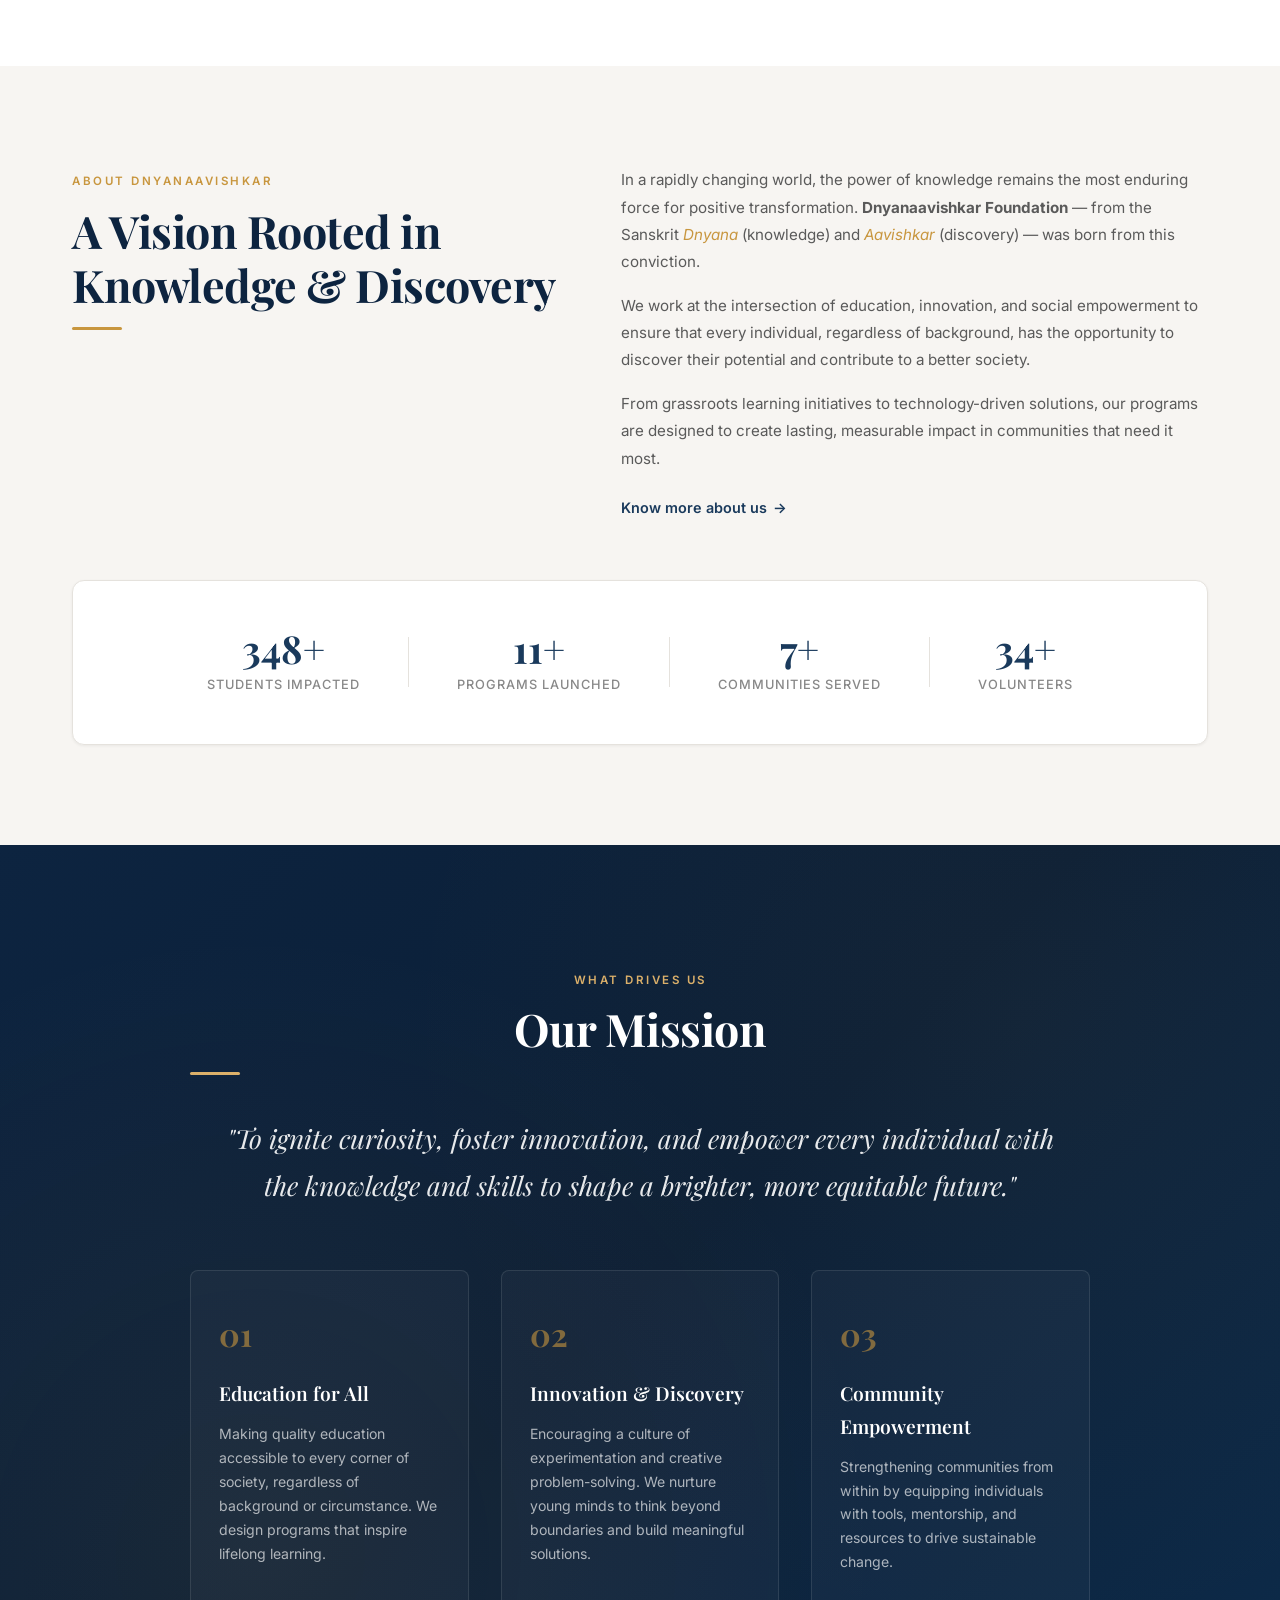
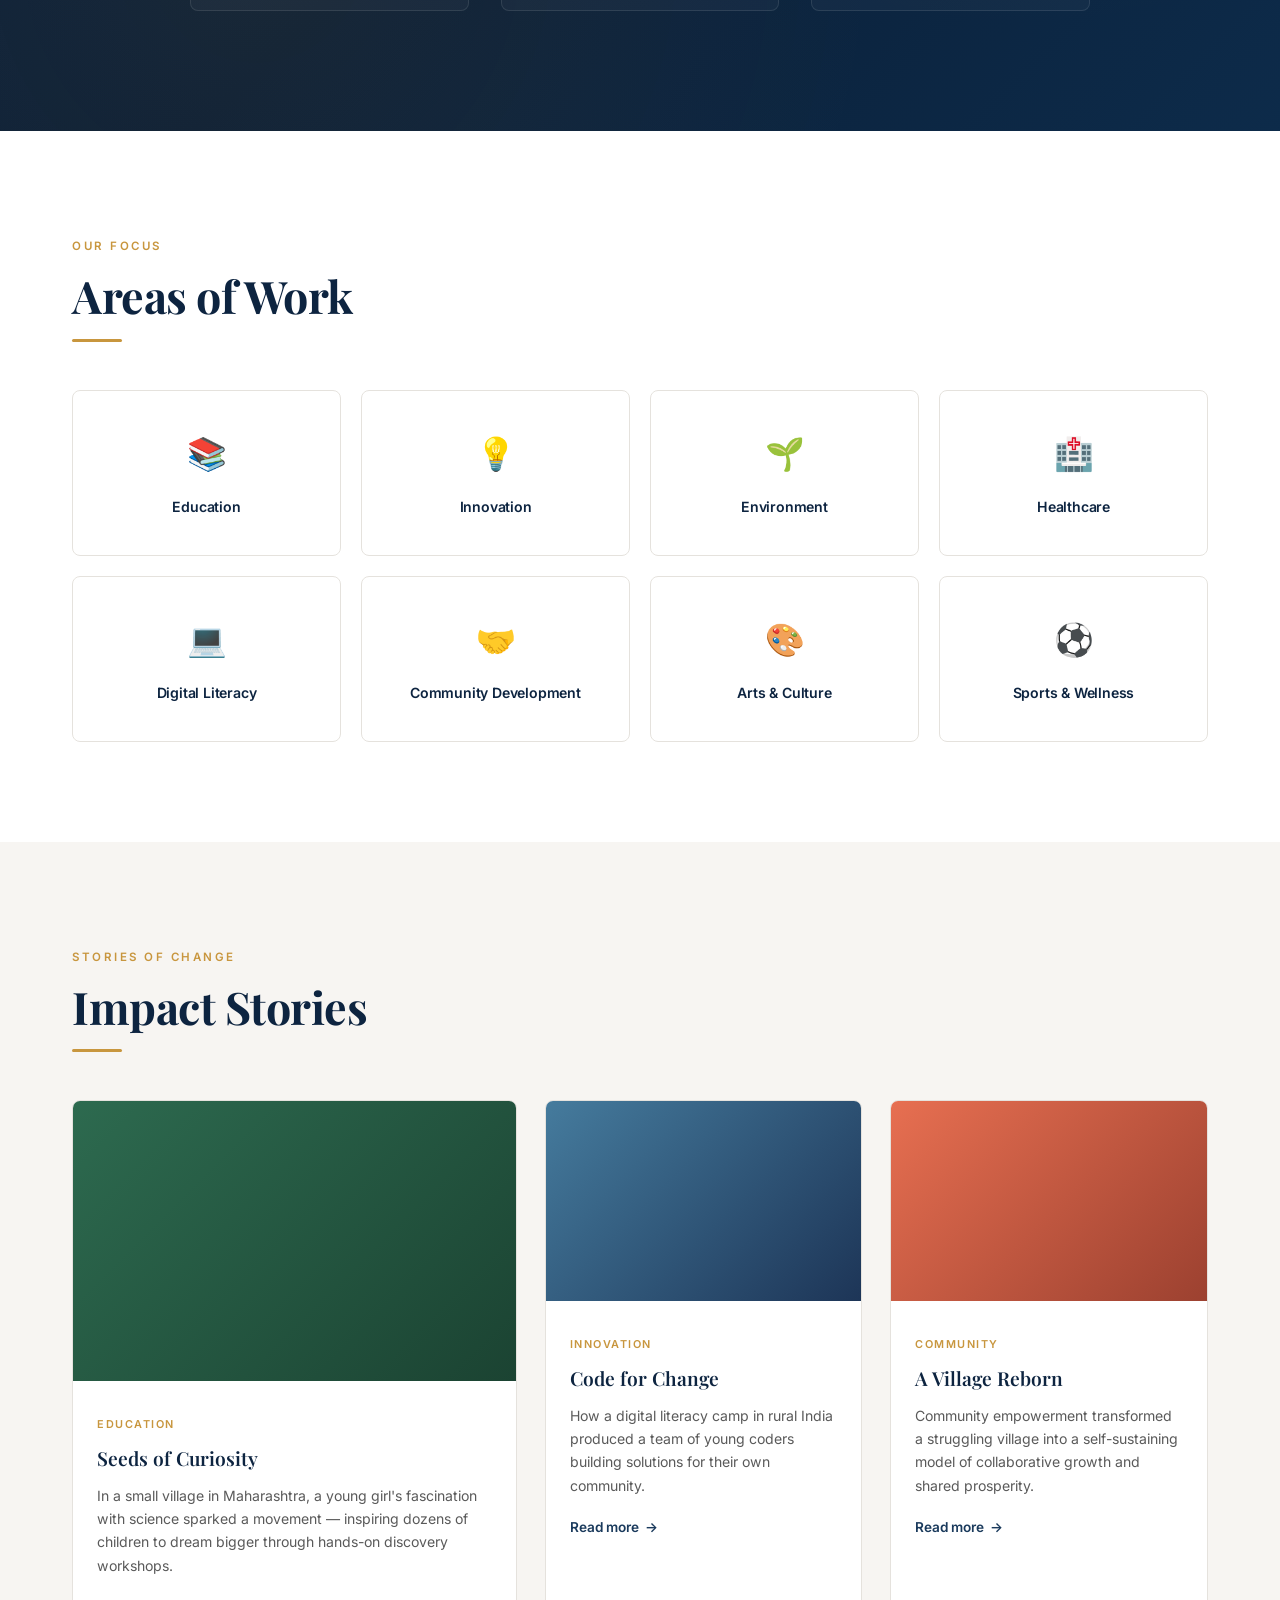
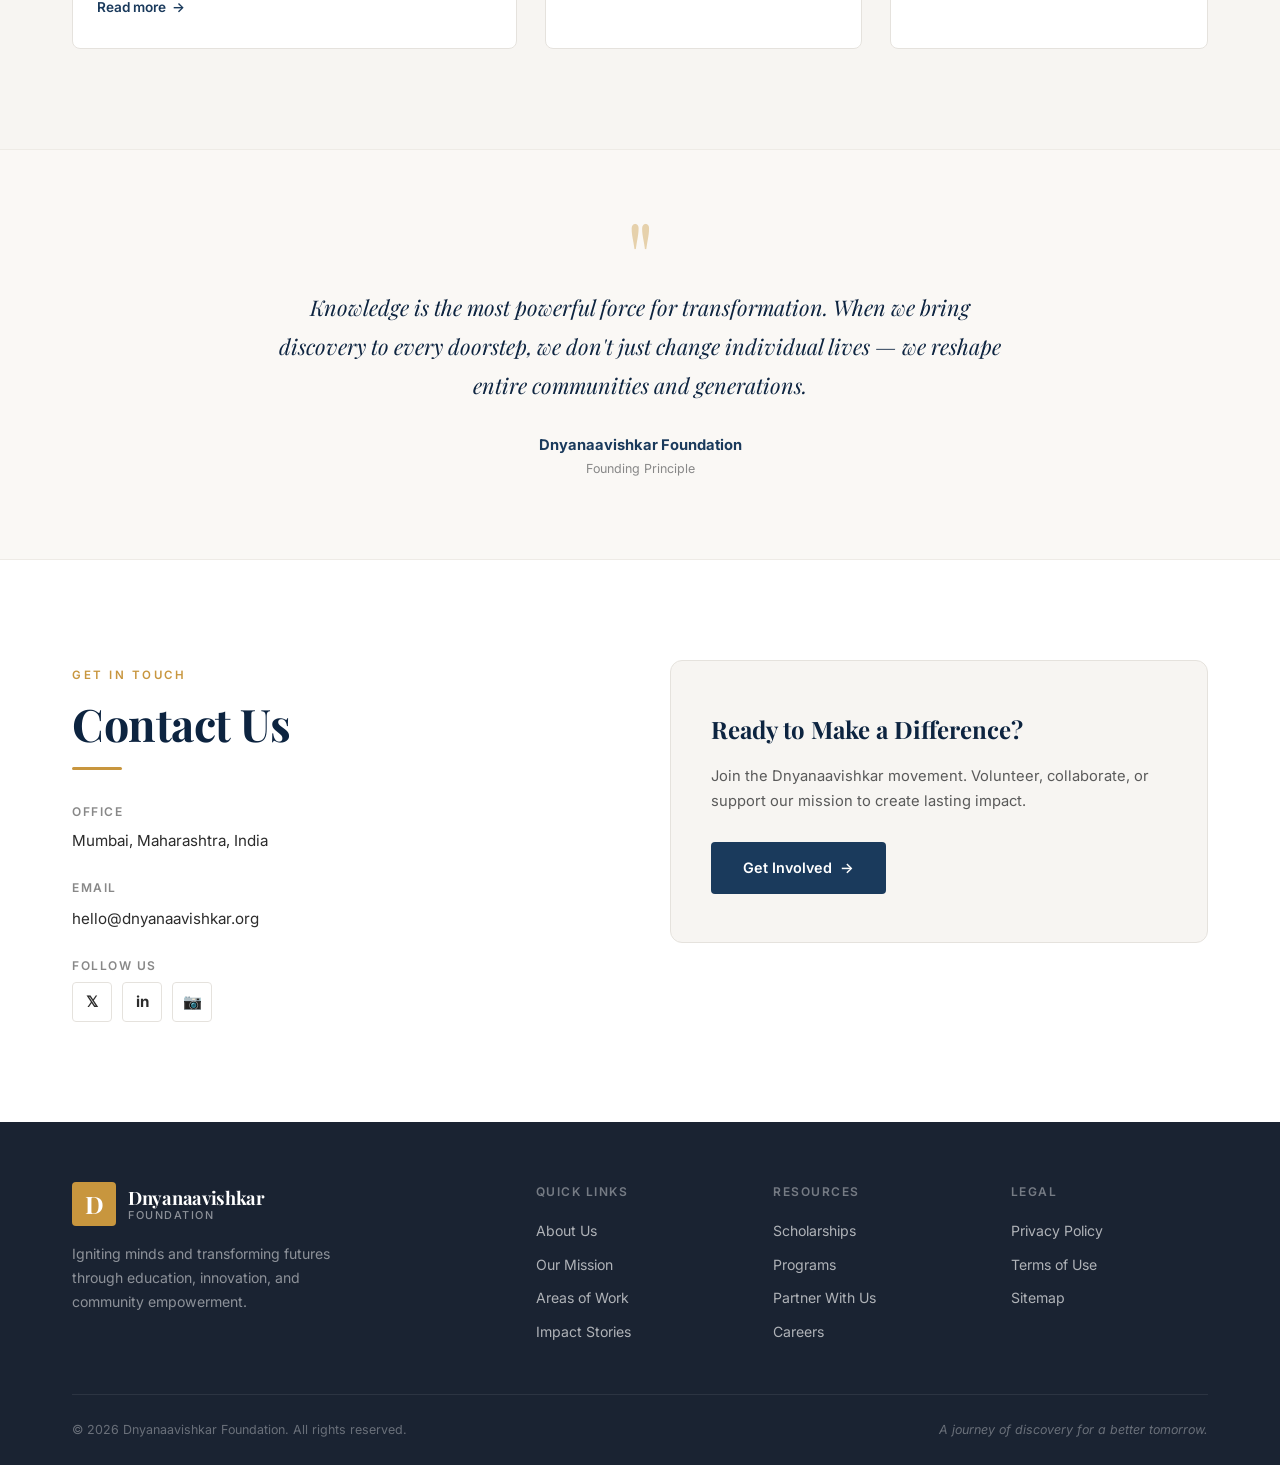
==== commit 8fdb8970: "stats counter added" ====
--- a/index.html
+++ b/index.html
@@ -1,15 +1,20 @@
 <!DOCTYPE html>
 <html lang="en">
+
 <head>
     <meta charset="UTF-8">
     <meta name="viewport" content="width=device-width, initial-scale=1.0">
-    <meta name="description" content="Dnyanaavishkar Foundation — Igniting minds, transforming futures through education, innovation, and community empowerment.">
+    <meta name="description"
+        content="Dnyanaavishkar Foundation — Igniting minds, transforming futures through education, innovation, and community empowerment.">
     <title>Dnyanaavishkar Foundation</title>
     <link rel="preconnect" href="https://fonts.googleapis.com">
     <link rel="preconnect" href="https://fonts.gstatic.com" crossorigin>
-    <link href="https://fonts.googleapis.com/css2?family=Playfair+Display:ital,wght@0,400;0,500;0,600;0,700;1,400;1,500&family=Inter:wght@300;400;500;600;700&display=swap" rel="stylesheet">
+    <link
+        href="https://fonts.googleapis.com/css2?family=Playfair+Display:ital,wght@0,400;0,500;0,600;0,700;1,400;1,500&family=Inter:wght@300;400;500;600;700&display=swap"
+        rel="stylesheet">
     <link rel="stylesheet" href="style.css">
 </head>
+
 <body>
 
     <!-- ======== TOP BAR ======== -->
@@ -60,10 +65,13 @@
                 <div class="slide-bg" style="background: linear-gradient(135deg, #1a3a5c 0%, #0d1f33 100%);"></div>
                 <div class="slide-overlay"></div>
                 <div class="slide-content">
-                    <span class="slide-tag">Our Legacy</span>
-                    <h1 class="slide-title">Discovering Knowledge,<br>Empowering Communities</h1>
-                    <p class="slide-desc">For a future where every mind can explore, every community can thrive, and every dream finds its footing.</p>
-                    <a href="#about" class="slide-btn">Know More <span class="btn-arrow">→</span></a>
+                    <div class="slide-content-left">
+                        <span class="slide-tag">Our Legacy</span>
+                        <h1 class="slide-title">Discovering Knowledge,<br>Empowering Communities</h1>
+                        <p class="slide-desc">For a future where every mind can explore, every community can thrive, and
+                            every dream finds its footing.</p>
+                        <a href="#about" class="slide-btn">Know More <span class="btn-arrow">→</span></a>
+                    </div>
                 </div>
             </div>
             <!-- Slide 2 -->
@@ -71,10 +79,13 @@
                 <div class="slide-bg" style="background: linear-gradient(135deg, #2d4a3e 0%, #1a2e26 100%);"></div>
                 <div class="slide-overlay"></div>
                 <div class="slide-content">
-                    <span class="slide-tag">Education</span>
-                    <h1 class="slide-title">Building Futures<br>Through Learning</h1>
-                    <p class="slide-desc">Quality education is the bridge between potential and opportunity. We bring that bridge to every doorstep.</p>
-                    <a href="#mission" class="slide-btn">Our Mission <span class="btn-arrow">→</span></a>
+                    <div class="slide-content-left">
+                        <span class="slide-tag">Education</span>
+                        <h1 class="slide-title">Building Futures<br>Through Learning</h1>
+                        <p class="slide-desc">Quality education is the bridge between potential and opportunity. We
+                            bring that bridge to every doorstep.</p>
+                        <a href="#mission" class="slide-btn">Our Mission <span class="btn-arrow">→</span></a>
+                    </div>
                 </div>
             </div>
             <!-- Slide 3 -->
@@ -82,27 +93,42 @@
                 <div class="slide-bg" style="background: linear-gradient(135deg, #4a2d3e 0%, #2a1a26 100%);"></div>
                 <div class="slide-overlay"></div>
                 <div class="slide-content">
-                    <span class="slide-tag">Innovation</span>
-                    <h1 class="slide-title">Where Curiosity<br>Meets Impact</h1>
-                    <p class="slide-desc">Nurturing the discoverers, the questioners, and the change-makers who will shape tomorrow.</p>
-                    <a href="#areas" class="slide-btn">Areas of Work <span class="btn-arrow">→</span></a>
+                    <div class="slide-content-left">
+                        <span class="slide-tag">Innovation</span>
+                        <h1 class="slide-title">Where Curiosity<br>Meets Impact</h1>
+                        <p class="slide-desc">Nurturing the discoverers, the questioners, and the change-makers who will
+                            shape tomorrow.</p>
+                        <a href="#areas" class="slide-btn">Areas of Work <span class="btn-arrow">→</span></a>
+                    </div>
+                </div>
+            </div>
+        </div>
+
+        <!-- Fixed Hero Stats (outside slides so they stay physically static) -->
+        <div class="hero-fixed-stats-container">
+            <div class="container hero-fixed-stats-inner">
+                <div class="slide-content-right">
+                    <div class="hero-stat-box" data-hero-count="120">
+
+                        <div class="hero-stat-number"><span class="hero-counter">0</span>+</div>
+                        <div class="hero-stat-label">Ideas Funded</div>
+                    </div>
+                    <div class="hero-stat-box" data-hero-count="45">
+
+                        <div class="hero-stat-number"><span class="hero-counter">0</span>+</div>
+                        <div class="hero-stat-label">Companies Collaborated</div>
+                    </div>
                 </div>
             </div>
         </div>
 
         <!-- Slider Controls -->
         <div class="slider-controls">
-            <button class="slider-arrow slider-prev" id="sliderPrev" aria-label="Previous slide">
-                <svg width="20" height="20" viewBox="0 0 24 24" fill="none" stroke="currentColor" stroke-width="2"><path d="M15 18l-6-6 6-6"/></svg>
-            </button>
             <div class="slider-dots" id="sliderDots">
                 <button class="dot active" data-slide="0" aria-label="Go to slide 1"></button>
                 <button class="dot" data-slide="1" aria-label="Go to slide 2"></button>
                 <button class="dot" data-slide="2" aria-label="Go to slide 3"></button>
             </div>
-            <button class="slider-arrow slider-next" id="sliderNext" aria-label="Next slide">
-                <svg width="20" height="20" viewBox="0 0 24 24" fill="none" stroke="currentColor" stroke-width="2"><path d="M9 18l6-6-6-6"/></svg>
-            </button>
         </div>
 
         <!-- Slider Progress -->
@@ -124,7 +150,8 @@
                     <div class="latest-card-body">
                         <span class="latest-tag">Education</span>
                         <h3>The Dnyanaavishkar Endowment for Higher Education</h3>
-                        <p>Applications are now open for our scholarship program — supporting India's brightest minds in their pursuit of knowledge and excellence.</p>
+                        <p>Applications are now open for our scholarship program — supporting India's brightest minds in
+                            their pursuit of knowledge and excellence.</p>
                         <a href="#" class="card-link">Read more <span>→</span></a>
                     </div>
                 </div>
@@ -133,7 +160,8 @@
                     <div class="latest-card-body">
                         <span class="latest-tag">Community</span>
                         <h3>Grassroots Innovation Workshops Across Maharashtra</h3>
-                        <p>Empowering rural communities with hands-on workshops in science, technology, and creative thinking.</p>
+                        <p>Empowering rural communities with hands-on workshops in science, technology, and creative
+                            thinking.</p>
                         <a href="#" class="card-link">Read more <span>→</span></a>
                     </div>
                 </div>
@@ -142,7 +170,8 @@
                     <div class="latest-card-body">
                         <span class="latest-tag">Partnership</span>
                         <h3>New Partnership with State Government for Digital Literacy</h3>
-                        <p>Bridging the digital divide through collaborative programs that reach underserved districts.</p>
+                        <p>Bridging the digital divide through collaborative programs that reach underserved districts.
+                        </p>
                         <a href="#" class="card-link">Read more <span>→</span></a>
                     </div>
                 </div>
@@ -161,13 +190,18 @@
                 </div>
                 <div class="about-right">
                     <p class="about-lead">
-                        In a rapidly changing world, the power of knowledge remains the most enduring force for positive transformation. <strong>Dnyanaavishkar Foundation</strong> — from the Sanskrit <em>Dnyana</em> (knowledge) and <em>Aavishkar</em> (discovery) — was born from this conviction.
+                        In a rapidly changing world, the power of knowledge remains the most enduring force for positive
+                        transformation. <strong>Dnyanaavishkar Foundation</strong> — from the Sanskrit <em>Dnyana</em>
+                        (knowledge) and <em>Aavishkar</em> (discovery) — was born from this conviction.
                     </p>
                     <p>
-                        We work at the intersection of education, innovation, and social empowerment to ensure that every individual, regardless of background, has the opportunity to discover their potential and contribute to a better society.
+                        We work at the intersection of education, innovation, and social empowerment to ensure that
+                        every individual, regardless of background, has the opportunity to discover their potential and
+                        contribute to a better society.
                     </p>
                     <p>
-                        From grassroots learning initiatives to technology-driven solutions, our programs are designed to create lasting, measurable impact in communities that need it most.
+                        From grassroots learning initiatives to technology-driven solutions, our programs are designed
+                        to create lasting, measurable impact in communities that need it most.
                     </p>
                     <a href="#" class="text-link">Know more about us <span>→</span></a>
                 </div>
@@ -207,23 +241,27 @@
                 <h2 class="section-title-serif section-title-light">Our Mission</h2>
                 <div class="title-line-accent title-line-light"></div>
                 <blockquote class="mission-quote">
-                    "To ignite curiosity, foster innovation, and empower every individual with the knowledge and skills to shape a brighter, more equitable future."
+                    "To ignite curiosity, foster innovation, and empower every individual with the knowledge and skills
+                    to shape a brighter, more equitable future."
                 </blockquote>
                 <div class="mission-pillars">
                     <div class="pillar">
                         <div class="pillar-number">01</div>
                         <h3>Education for All</h3>
-                        <p>Making quality education accessible to every corner of society, regardless of background or circumstance. We design programs that inspire lifelong learning.</p>
+                        <p>Making quality education accessible to every corner of society, regardless of background or
+                            circumstance. We design programs that inspire lifelong learning.</p>
                     </div>
                     <div class="pillar">
                         <div class="pillar-number">02</div>
                         <h3>Innovation & Discovery</h3>
-                        <p>Encouraging a culture of experimentation and creative problem-solving. We nurture young minds to think beyond boundaries and build meaningful solutions.</p>
+                        <p>Encouraging a culture of experimentation and creative problem-solving. We nurture young minds
+                            to think beyond boundaries and build meaningful solutions.</p>
                     </div>
                     <div class="pillar">
                         <div class="pillar-number">03</div>
                         <h3>Community Empowerment</h3>
-                        <p>Strengthening communities from within by equipping individuals with tools, mentorship, and resources to drive sustainable change.</p>
+                        <p>Strengthening communities from within by equipping individuals with tools, mentorship, and
+                            resources to drive sustainable change.</p>
                     </div>
                 </div>
             </div>
@@ -297,7 +335,8 @@
                     <div class="story-body">
                         <span class="story-tag">Education</span>
                         <h3>Seeds of Curiosity</h3>
-                        <p>In a small village in Maharashtra, a young girl's fascination with science sparked a movement — inspiring dozens of children to dream bigger through hands-on discovery workshops.</p>
+                        <p>In a small village in Maharashtra, a young girl's fascination with science sparked a movement
+                            — inspiring dozens of children to dream bigger through hands-on discovery workshops.</p>
                         <a href="#" class="card-link">Read more <span>→</span></a>
                     </div>
                 </div>
@@ -306,7 +345,8 @@
                     <div class="story-body">
                         <span class="story-tag">Innovation</span>
                         <h3>Code for Change</h3>
-                        <p>How a digital literacy camp in rural India produced a team of young coders building solutions for their own community.</p>
+                        <p>How a digital literacy camp in rural India produced a team of young coders building solutions
+                            for their own community.</p>
                         <a href="#" class="card-link">Read more <span>→</span></a>
                     </div>
                 </div>
@@ -315,7 +355,8 @@
                     <div class="story-body">
                         <span class="story-tag">Community</span>
                         <h3>A Village Reborn</h3>
-                        <p>Community empowerment transformed a struggling village into a self-sustaining model of collaborative growth and shared prosperity.</p>
+                        <p>Community empowerment transformed a struggling village into a self-sustaining model of
+                            collaborative growth and shared prosperity.</p>
                         <a href="#" class="card-link">Read more <span>→</span></a>
                     </div>
                 </div>
@@ -328,7 +369,9 @@
         <div class="container">
             <div class="voices-inner">
                 <div class="quote-mark">"</div>
-                <p class="voice-quote">Knowledge is the most powerful force for transformation. When we bring discovery to every doorstep, we don't just change individual lives — we reshape entire communities and generations.</p>
+                <p class="voice-quote">Knowledge is the most powerful force for transformation. When we bring discovery
+                    to every doorstep, we don't just change individual lives — we reshape entire communities and
+                    generations.</p>
                 <div class="voice-author">
                     <div class="voice-author-info">
                         <strong>Dnyanaavishkar Foundation</strong>
@@ -369,7 +412,8 @@
                 <div class="contact-cta">
                     <div class="cta-card">
                         <h3>Ready to Make a Difference?</h3>
-                        <p>Join the Dnyanaavishkar movement. Volunteer, collaborate, or support our mission to create lasting impact.</p>
+                        <p>Join the Dnyanaavishkar movement. Volunteer, collaborate, or support our mission to create
+                            lasting impact.</p>
                         <a href="mailto:hello@dnyanaavishkar.org" class="cta-button">Get Involved <span>→</span></a>
                     </div>
                 </div>
@@ -389,7 +433,8 @@
                             <span class="logo-sub">Foundation</span>
                         </div>
                     </a>
-                    <p class="footer-desc">Igniting minds and transforming futures through education, innovation, and community empowerment.</p>
+                    <p class="footer-desc">Igniting minds and transforming futures through education, innovation, and
+                        community empowerment.</p>
                 </div>
                 <div class="footer-nav-group">
                     <div class="footer-nav-col">
@@ -423,4 +468,5 @@
 
     <script src="script.js"></script>
 </body>
-</html>
+
+</html>
--- a/style.css
+++ b/style.css
@@ -309,10 +309,11 @@
     z-index: 2;
     height: 100%;
     display: flex;
-    flex-direction: column;
-    justify-content: center;
+    flex-direction: row;
+    align-items: center;
+    justify-content: space-between;
     padding: 0 80px;
-    max-width: 750px;
+    max-width: 100%;
     color: #fff;
 }
 
@@ -413,11 +414,125 @@
     }
 }
 
+
+.slide-content-left {
+    display: flex;
+    flex-direction: column;
+    justify-content: center;
+    max-width: 600px;
+    color: #fff;
+}
+
+.hero-fixed-stats-container {
+    position: absolute;
+    top: 0;
+    left: 0;
+    width: 100%;
+    height: 100%;
+    z-index: 10;
+    pointer-events: none;
+    display: flex;
+    align-items: center;
+}
+
+.hero-fixed-stats-inner {
+    width: 100%;
+    display: flex;
+    justify-content: flex-end;
+}
+
+.slide-content-right {
+    pointer-events: auto;
+    display: flex;
+    flex-direction: column;
+    gap: 24px;
+    align-items: center;
+    opacity: 0;
+    transform: translateX(40px);
+    animation: heroStatFadeIn 1s ease forwards 1s;
+}
+
+@keyframes heroStatFadeIn {
+    to {
+        opacity: 1;
+        transform: translateX(0);
+    }
+}
+
+.hero-stat-box {
+    background: rgba(255, 255, 255, 0.08);
+    backdrop-filter: blur(16px);
+    -webkit-backdrop-filter: blur(16px);
+    border: 1px solid rgba(255, 255, 255, 0.15);
+    border-radius: var(--radius-lg);
+    padding: 28px 36px;
+    width: 260px;
+    min-height: 160px;
+    display: flex;
+    flex-direction: column;
+    align-items: center;
+    justify-content: center;
+    text-align: center;
+    position: relative;
+    overflow: hidden;
+    transition: all 0.4s ease;
+}
+
+.hero-stat-box::before {
+    content: '';
+    position: absolute;
+    inset: 0;
+    background: linear-gradient(135deg, rgba(200, 150, 62, 0.08) 0%, transparent 60%);
+    border-radius: var(--radius-lg);
+    pointer-events: none;
+}
+
+.hero-stat-box:hover {
+    background: rgba(255, 255, 255, 0.12);
+    border-color: rgba(200, 150, 62, 0.35);
+    transform: translateY(-4px);
+    box-shadow: 0 8px 32px rgba(200, 150, 62, 0.15);
+}
+
+.hero-stat-icon {
+    font-size: 1.6rem;
+    margin-bottom: 8px;
+    filter: drop-shadow(0 2px 8px rgba(200, 150, 62, 0.3));
+}
+
+.hero-stat-number {
+    font-family: var(--font-serif);
+    font-size: 2.6rem;
+    font-weight: 700;
+    color: var(--clr-accent-light);
+    line-height: 1;
+    margin-bottom: 6px;
+    text-shadow: 0 2px 12px rgba(200, 150, 62, 0.3);
+}
+
+.hero-stat-label {
+    font-size: 0.82rem;
+    font-weight: 500;
+    color: rgba(255, 255, 255, 0.75);
+    text-transform: uppercase;
+    letter-spacing: 1.2px;
+}
+
+@keyframes heroPulse {
+    0%, 100% { box-shadow: 0 0 0 0 rgba(200, 150, 62, 0.15); }
+    50% { box-shadow: 0 0 24px 4px rgba(200, 150, 62, 0.1); }
+}
+
+.hero-stat-box.counted {
+    animation: heroPulse 3s ease-in-out infinite;
+}
+
 /* Slider controls */
 .slider-controls {
     position: absolute;
     bottom: 40px;
-    right: 80px;
+    left: 50%;
+    transform: translateX(-50%);
     z-index: 10;
     display: flex;
     align-items: center;
@@ -1245,6 +1360,19 @@
 
     .areas-grid {
         grid-template-columns: repeat(3, 1fr);
+    }
+
+    .slide-content-right {
+        gap: 16px;
+    }
+
+    .hero-stat-box {
+        min-width: 200px;
+        padding: 22px 28px;
+    }
+
+    .hero-stat-number {
+        font-size: 2.2rem;
     }
 }
 
@@ -1343,10 +1471,53 @@
 
     .slide-content {
         padding: 0 32px;
+        flex-direction: column;
+        align-items: flex-start;
+        gap: 32px;
+    }
+
+    .hero-fixed-stats-container {
+        position: static;
+        height: auto;
+        padding-bottom: 40px;
+    }
+
+    .hero-fixed-stats-inner {
+        justify-content: center;
+    }
+
+    .slide-content-right {
+        flex-direction: row;
+        width: 100%;
+        gap: 16px;
+        transform: none;
+        opacity: 1;
+        animation: none;
+    }
+
+    .hero-stat-box {
+        min-width: 0;
+        flex: 1;
+        padding: 18px 16px;
+    }
+
+    .hero-stat-number {
+        font-size: 1.8rem;
+    }
+
+    .hero-stat-label {
+        font-size: 0.72rem;
+        letter-spacing: 0.8px;
+    }
+
+    .hero-stat-icon {
+        font-size: 1.3rem;
     }
 
     .slider-controls {
-        right: 32px;
+        right: auto;
+        left: 50%;
+        transform: translateX(-50%);
         bottom: 24px;
     }
 
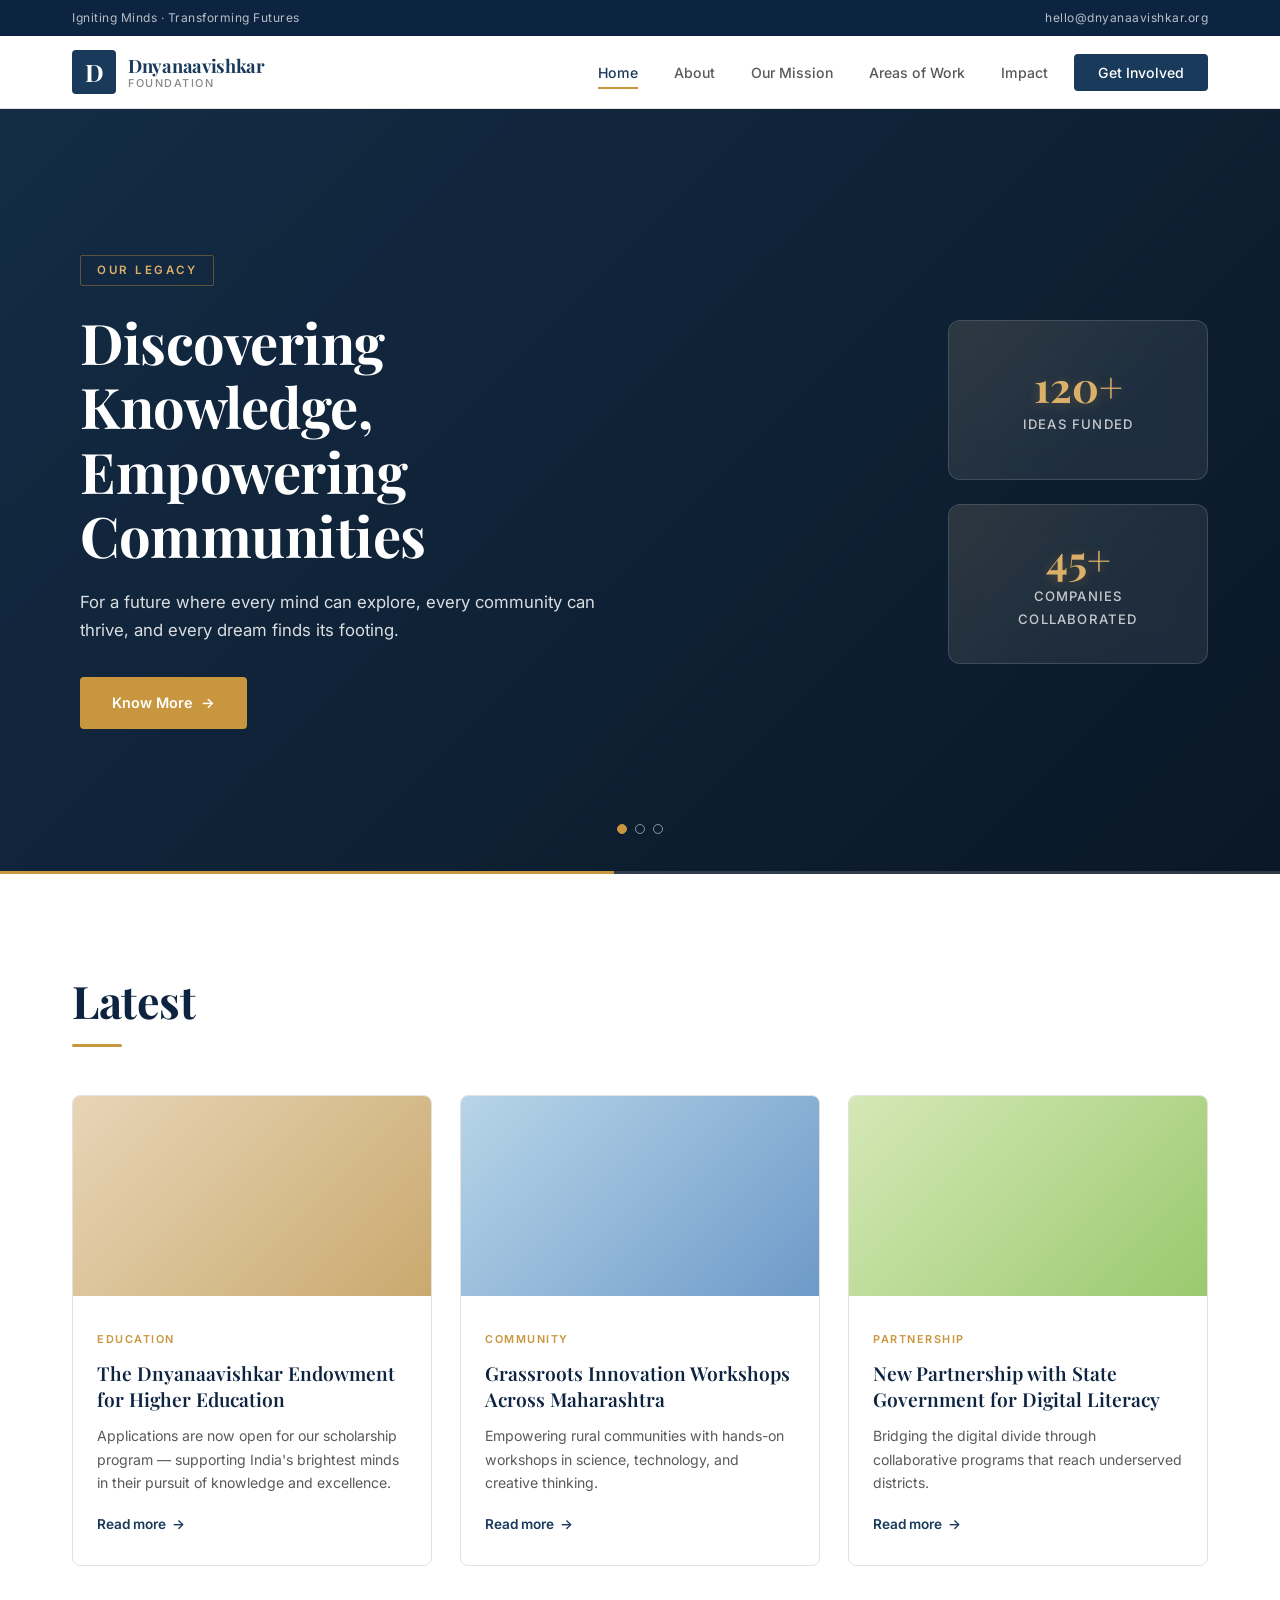
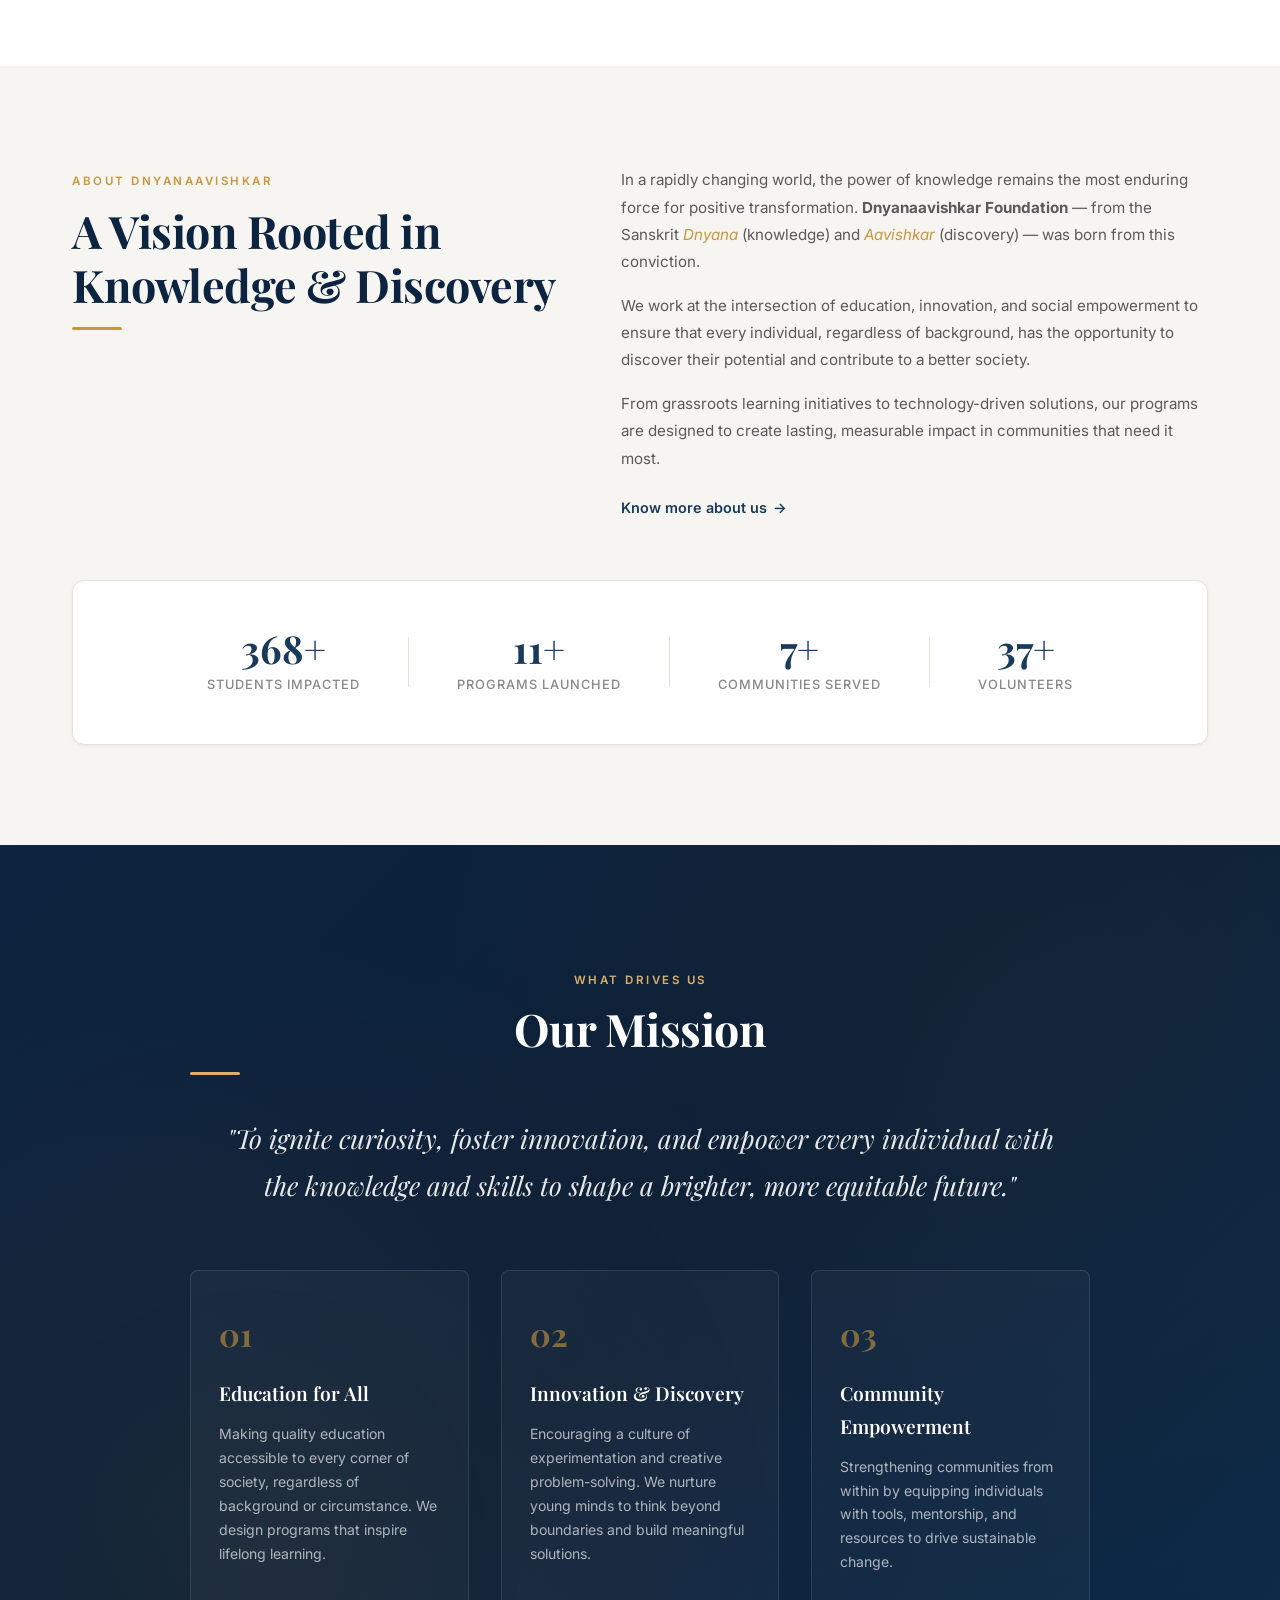
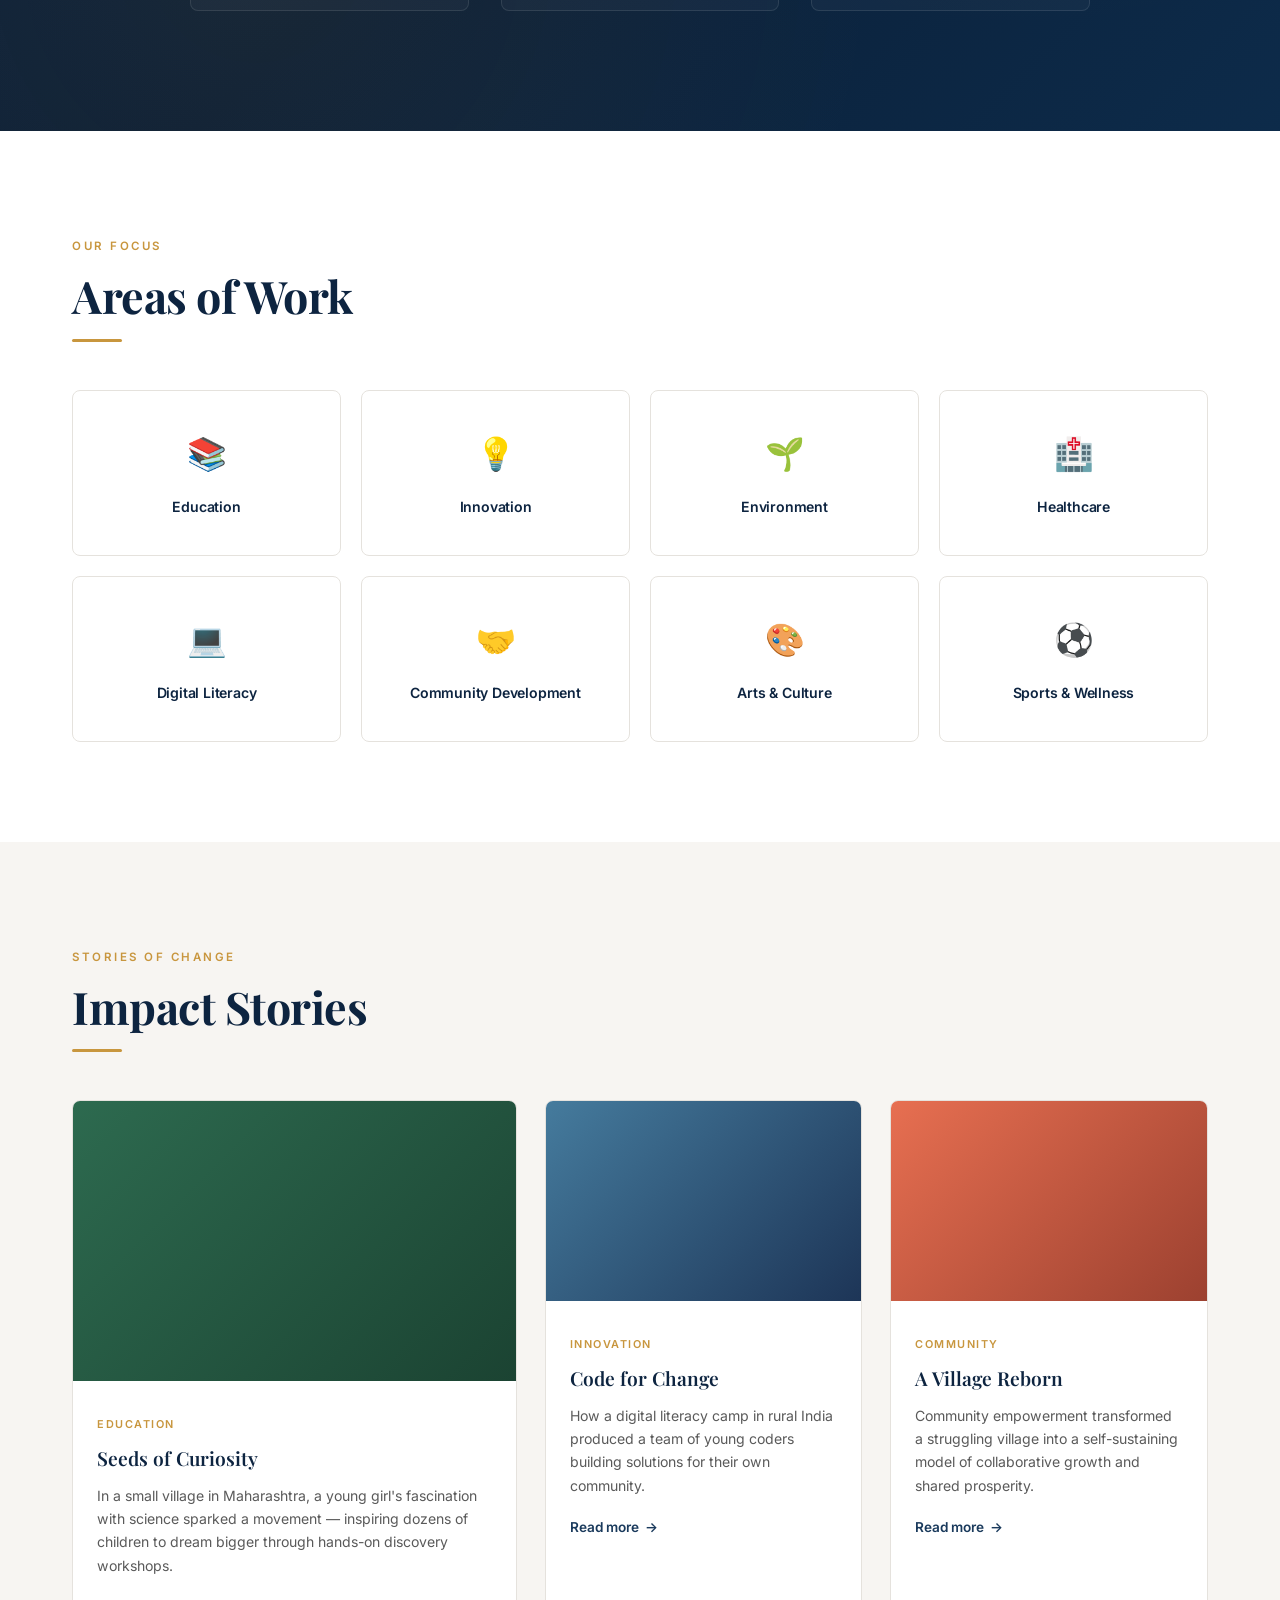
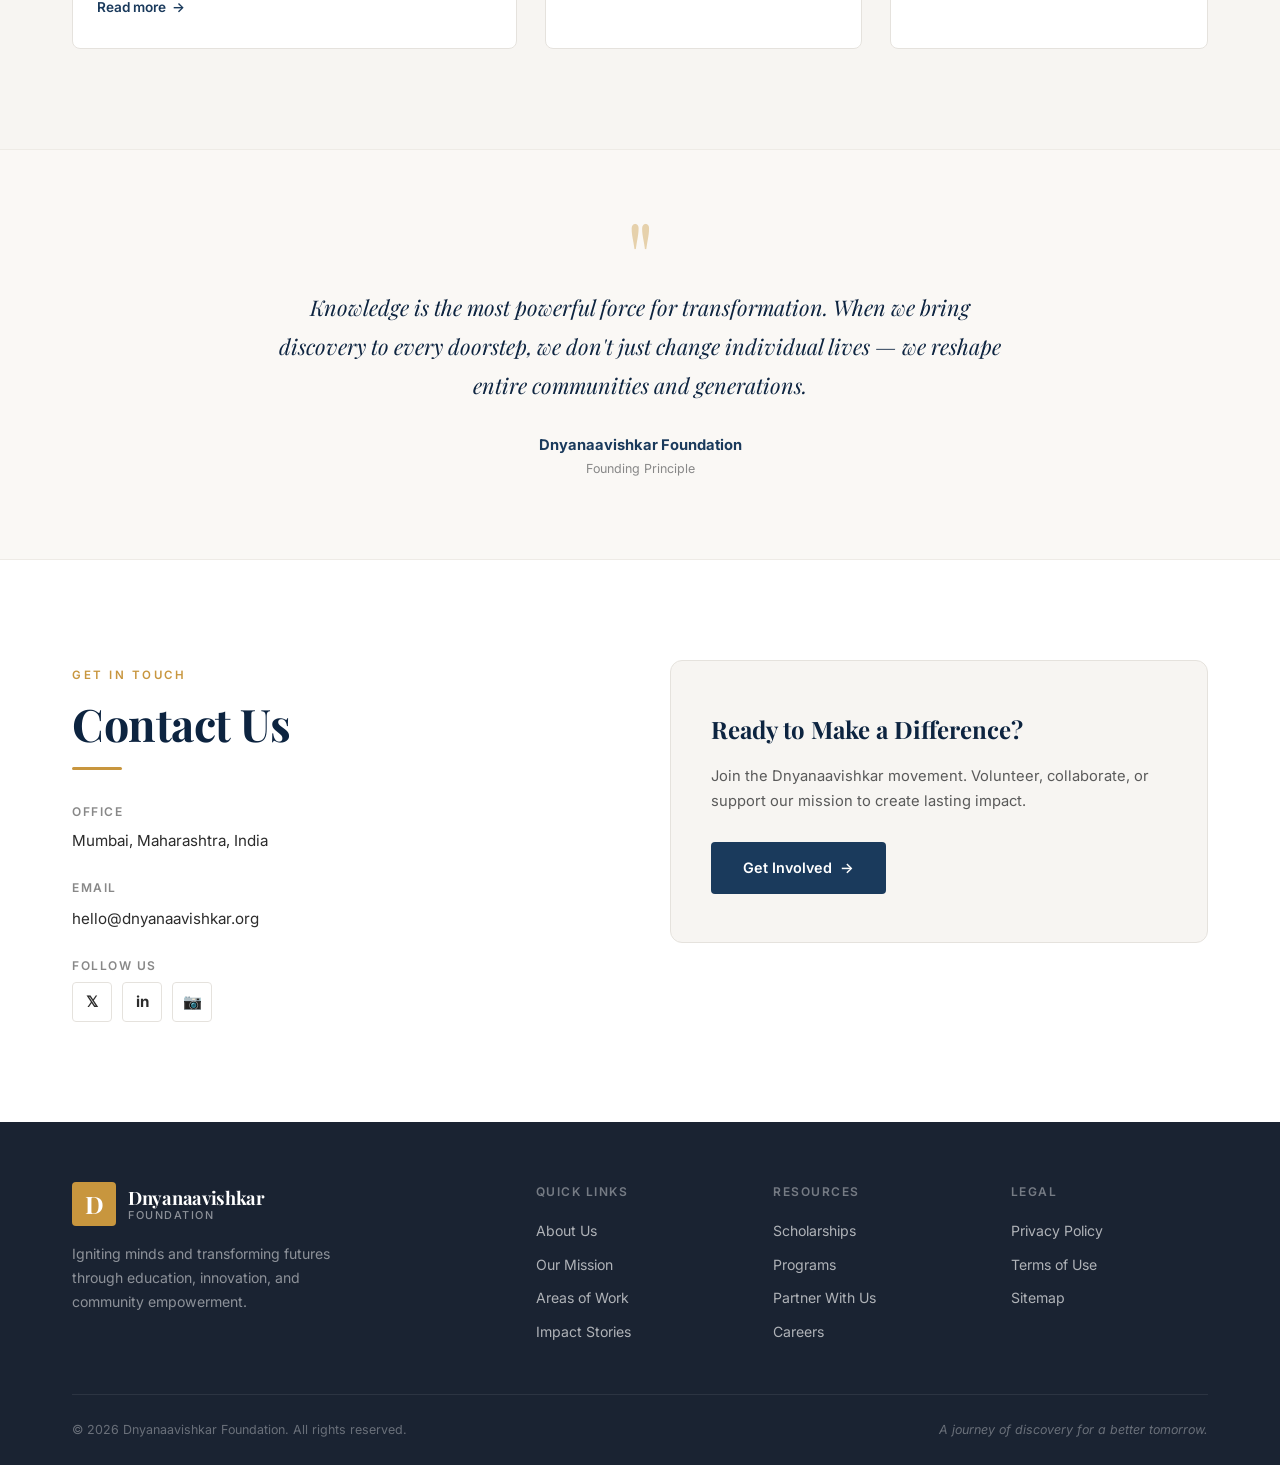
==== commit 84d5ef0e: "index.html" ====
--- a/index.html
+++ b/index.html
@@ -1,20 +1,15 @@
 <!DOCTYPE html>
 <html lang="en">
-
 <head>
     <meta charset="UTF-8">
     <meta name="viewport" content="width=device-width, initial-scale=1.0">
-    <meta name="description"
-        content="Dnyanaavishkar Foundation — Igniting minds, transforming futures through education, innovation, and community empowerment.">
+    <meta name="description" content="Dnyanaavishkar Foundation — Igniting minds, transforming futures through education, innovation, and community empowerment.">
     <title>Dnyanaavishkar Foundation</title>
     <link rel="preconnect" href="https://fonts.googleapis.com">
     <link rel="preconnect" href="https://fonts.gstatic.com" crossorigin>
-    <link
-        href="https://fonts.googleapis.com/css2?family=Playfair+Display:ital,wght@0,400;0,500;0,600;0,700;1,400;1,500&family=Inter:wght@300;400;500;600;700&display=swap"
-        rel="stylesheet">
+    <link href="https://fonts.googleapis.com/css2?family=Playfair+Display:ital,wght@0,400;0,500;0,600;0,700;1,400;1,500&family=Inter:wght@300;400;500;600;700&display=swap" rel="stylesheet">
     <link rel="stylesheet" href="style.css">
 </head>
-
 <body>
 
     <!-- ======== TOP BAR ======== -->
@@ -68,8 +63,7 @@
                     <div class="slide-content-left">
                         <span class="slide-tag">Our Legacy</span>
                         <h1 class="slide-title">Discovering Knowledge,<br>Empowering Communities</h1>
-                        <p class="slide-desc">For a future where every mind can explore, every community can thrive, and
-                            every dream finds its footing.</p>
+                        <p class="slide-desc">For a future where every mind can explore, every community can thrive, and every dream finds its footing.</p>
                         <a href="#about" class="slide-btn">Know More <span class="btn-arrow">→</span></a>
                     </div>
                 </div>
@@ -82,8 +76,7 @@
                     <div class="slide-content-left">
                         <span class="slide-tag">Education</span>
                         <h1 class="slide-title">Building Futures<br>Through Learning</h1>
-                        <p class="slide-desc">Quality education is the bridge between potential and opportunity. We
-                            bring that bridge to every doorstep.</p>
+                        <p class="slide-desc">Quality education is the bridge between potential and opportunity. We bring that bridge to every doorstep.</p>
                         <a href="#mission" class="slide-btn">Our Mission <span class="btn-arrow">→</span></a>
                     </div>
                 </div>
@@ -96,8 +89,7 @@
                     <div class="slide-content-left">
                         <span class="slide-tag">Innovation</span>
                         <h1 class="slide-title">Where Curiosity<br>Meets Impact</h1>
-                        <p class="slide-desc">Nurturing the discoverers, the questioners, and the change-makers who will
-                            shape tomorrow.</p>
+                        <p class="slide-desc">Nurturing the discoverers, the questioners, and the change-makers who will shape tomorrow.</p>
                         <a href="#areas" class="slide-btn">Areas of Work <span class="btn-arrow">→</span></a>
                     </div>
                 </div>
@@ -109,12 +101,12 @@
             <div class="container hero-fixed-stats-inner">
                 <div class="slide-content-right">
                     <div class="hero-stat-box" data-hero-count="120">
-
+                        
                         <div class="hero-stat-number"><span class="hero-counter">0</span>+</div>
                         <div class="hero-stat-label">Ideas Funded</div>
                     </div>
                     <div class="hero-stat-box" data-hero-count="45">
-
+                        
                         <div class="hero-stat-number"><span class="hero-counter">0</span>+</div>
                         <div class="hero-stat-label">Companies Collaborated</div>
                     </div>
@@ -150,8 +142,7 @@
                     <div class="latest-card-body">
                         <span class="latest-tag">Education</span>
                         <h3>The Dnyanaavishkar Endowment for Higher Education</h3>
-                        <p>Applications are now open for our scholarship program — supporting India's brightest minds in
-                            their pursuit of knowledge and excellence.</p>
+                        <p>Applications are now open for our scholarship program — supporting India's brightest minds in their pursuit of knowledge and excellence.</p>
                         <a href="#" class="card-link">Read more <span>→</span></a>
                     </div>
                 </div>
@@ -160,8 +151,7 @@
                     <div class="latest-card-body">
                         <span class="latest-tag">Community</span>
                         <h3>Grassroots Innovation Workshops Across Maharashtra</h3>
-                        <p>Empowering rural communities with hands-on workshops in science, technology, and creative
-                            thinking.</p>
+                        <p>Empowering rural communities with hands-on workshops in science, technology, and creative thinking.</p>
                         <a href="#" class="card-link">Read more <span>→</span></a>
                     </div>
                 </div>
@@ -170,8 +160,7 @@
                     <div class="latest-card-body">
                         <span class="latest-tag">Partnership</span>
                         <h3>New Partnership with State Government for Digital Literacy</h3>
-                        <p>Bridging the digital divide through collaborative programs that reach underserved districts.
-                        </p>
+                        <p>Bridging the digital divide through collaborative programs that reach underserved districts.</p>
                         <a href="#" class="card-link">Read more <span>→</span></a>
                     </div>
                 </div>
@@ -190,18 +179,13 @@
                 </div>
                 <div class="about-right">
                     <p class="about-lead">
-                        In a rapidly changing world, the power of knowledge remains the most enduring force for positive
-                        transformation. <strong>Dnyanaavishkar Foundation</strong> — from the Sanskrit <em>Dnyana</em>
-                        (knowledge) and <em>Aavishkar</em> (discovery) — was born from this conviction.
+                        In a rapidly changing world, the power of knowledge remains the most enduring force for positive transformation. <strong>Dnyanaavishkar Foundation</strong> — from the Sanskrit <em>Dnyana</em> (knowledge) and <em>Aavishkar</em> (discovery) — was born from this conviction.
                     </p>
                     <p>
-                        We work at the intersection of education, innovation, and social empowerment to ensure that
-                        every individual, regardless of background, has the opportunity to discover their potential and
-                        contribute to a better society.
+                        We work at the intersection of education, innovation, and social empowerment to ensure that every individual, regardless of background, has the opportunity to discover their potential and contribute to a better society.
                     </p>
                     <p>
-                        From grassroots learning initiatives to technology-driven solutions, our programs are designed
-                        to create lasting, measurable impact in communities that need it most.
+                        From grassroots learning initiatives to technology-driven solutions, our programs are designed to create lasting, measurable impact in communities that need it most.
                     </p>
                     <a href="#" class="text-link">Know more about us <span>→</span></a>
                 </div>
@@ -241,27 +225,23 @@
                 <h2 class="section-title-serif section-title-light">Our Mission</h2>
                 <div class="title-line-accent title-line-light"></div>
                 <blockquote class="mission-quote">
-                    "To ignite curiosity, foster innovation, and empower every individual with the knowledge and skills
-                    to shape a brighter, more equitable future."
+                    "To ignite curiosity, foster innovation, and empower every individual with the knowledge and skills to shape a brighter, more equitable future."
                 </blockquote>
                 <div class="mission-pillars">
                     <div class="pillar">
                         <div class="pillar-number">01</div>
                         <h3>Education for All</h3>
-                        <p>Making quality education accessible to every corner of society, regardless of background or
-                            circumstance. We design programs that inspire lifelong learning.</p>
+                        <p>Making quality education accessible to every corner of society, regardless of background or circumstance. We design programs that inspire lifelong learning.</p>
                     </div>
                     <div class="pillar">
                         <div class="pillar-number">02</div>
                         <h3>Innovation & Discovery</h3>
-                        <p>Encouraging a culture of experimentation and creative problem-solving. We nurture young minds
-                            to think beyond boundaries and build meaningful solutions.</p>
+                        <p>Encouraging a culture of experimentation and creative problem-solving. We nurture young minds to think beyond boundaries and build meaningful solutions.</p>
                     </div>
                     <div class="pillar">
                         <div class="pillar-number">03</div>
                         <h3>Community Empowerment</h3>
-                        <p>Strengthening communities from within by equipping individuals with tools, mentorship, and
-                            resources to drive sustainable change.</p>
+                        <p>Strengthening communities from within by equipping individuals with tools, mentorship, and resources to drive sustainable change.</p>
                     </div>
                 </div>
             </div>
@@ -335,8 +315,7 @@
                     <div class="story-body">
                         <span class="story-tag">Education</span>
                         <h3>Seeds of Curiosity</h3>
-                        <p>In a small village in Maharashtra, a young girl's fascination with science sparked a movement
-                            — inspiring dozens of children to dream bigger through hands-on discovery workshops.</p>
+                        <p>In a small village in Maharashtra, a young girl's fascination with science sparked a movement — inspiring dozens of children to dream bigger through hands-on discovery workshops.</p>
                         <a href="#" class="card-link">Read more <span>→</span></a>
                     </div>
                 </div>
@@ -345,8 +324,7 @@
                     <div class="story-body">
                         <span class="story-tag">Innovation</span>
                         <h3>Code for Change</h3>
-                        <p>How a digital literacy camp in rural India produced a team of young coders building solutions
-                            for their own community.</p>
+                        <p>How a digital literacy camp in rural India produced a team of young coders building solutions for their own community.</p>
                         <a href="#" class="card-link">Read more <span>→</span></a>
                     </div>
                 </div>
@@ -355,8 +333,7 @@
                     <div class="story-body">
                         <span class="story-tag">Community</span>
                         <h3>A Village Reborn</h3>
-                        <p>Community empowerment transformed a struggling village into a self-sustaining model of
-                            collaborative growth and shared prosperity.</p>
+                        <p>Community empowerment transformed a struggling village into a self-sustaining model of collaborative growth and shared prosperity.</p>
                         <a href="#" class="card-link">Read more <span>→</span></a>
                     </div>
                 </div>
@@ -369,9 +346,7 @@
         <div class="container">
             <div class="voices-inner">
                 <div class="quote-mark">"</div>
-                <p class="voice-quote">Knowledge is the most powerful force for transformation. When we bring discovery
-                    to every doorstep, we don't just change individual lives — we reshape entire communities and
-                    generations.</p>
+                <p class="voice-quote">Knowledge is the most powerful force for transformation. When we bring discovery to every doorstep, we don't just change individual lives — we reshape entire communities and generations.</p>
                 <div class="voice-author">
                     <div class="voice-author-info">
                         <strong>Dnyanaavishkar Foundation</strong>
@@ -412,8 +387,7 @@
                 <div class="contact-cta">
                     <div class="cta-card">
                         <h3>Ready to Make a Difference?</h3>
-                        <p>Join the Dnyanaavishkar movement. Volunteer, collaborate, or support our mission to create
-                            lasting impact.</p>
+                        <p>Join the Dnyanaavishkar movement. Volunteer, collaborate, or support our mission to create lasting impact.</p>
                         <a href="mailto:hello@dnyanaavishkar.org" class="cta-button">Get Involved <span>→</span></a>
                     </div>
                 </div>
@@ -433,8 +407,7 @@
                             <span class="logo-sub">Foundation</span>
                         </div>
                     </a>
-                    <p class="footer-desc">Igniting minds and transforming futures through education, innovation, and
-                        community empowerment.</p>
+                    <p class="footer-desc">Igniting minds and transforming futures through education, innovation, and community empowerment.</p>
                 </div>
                 <div class="footer-nav-group">
                     <div class="footer-nav-col">
@@ -468,5 +441,4 @@
 
     <script src="script.js"></script>
 </body>
-
-</html>+</html>
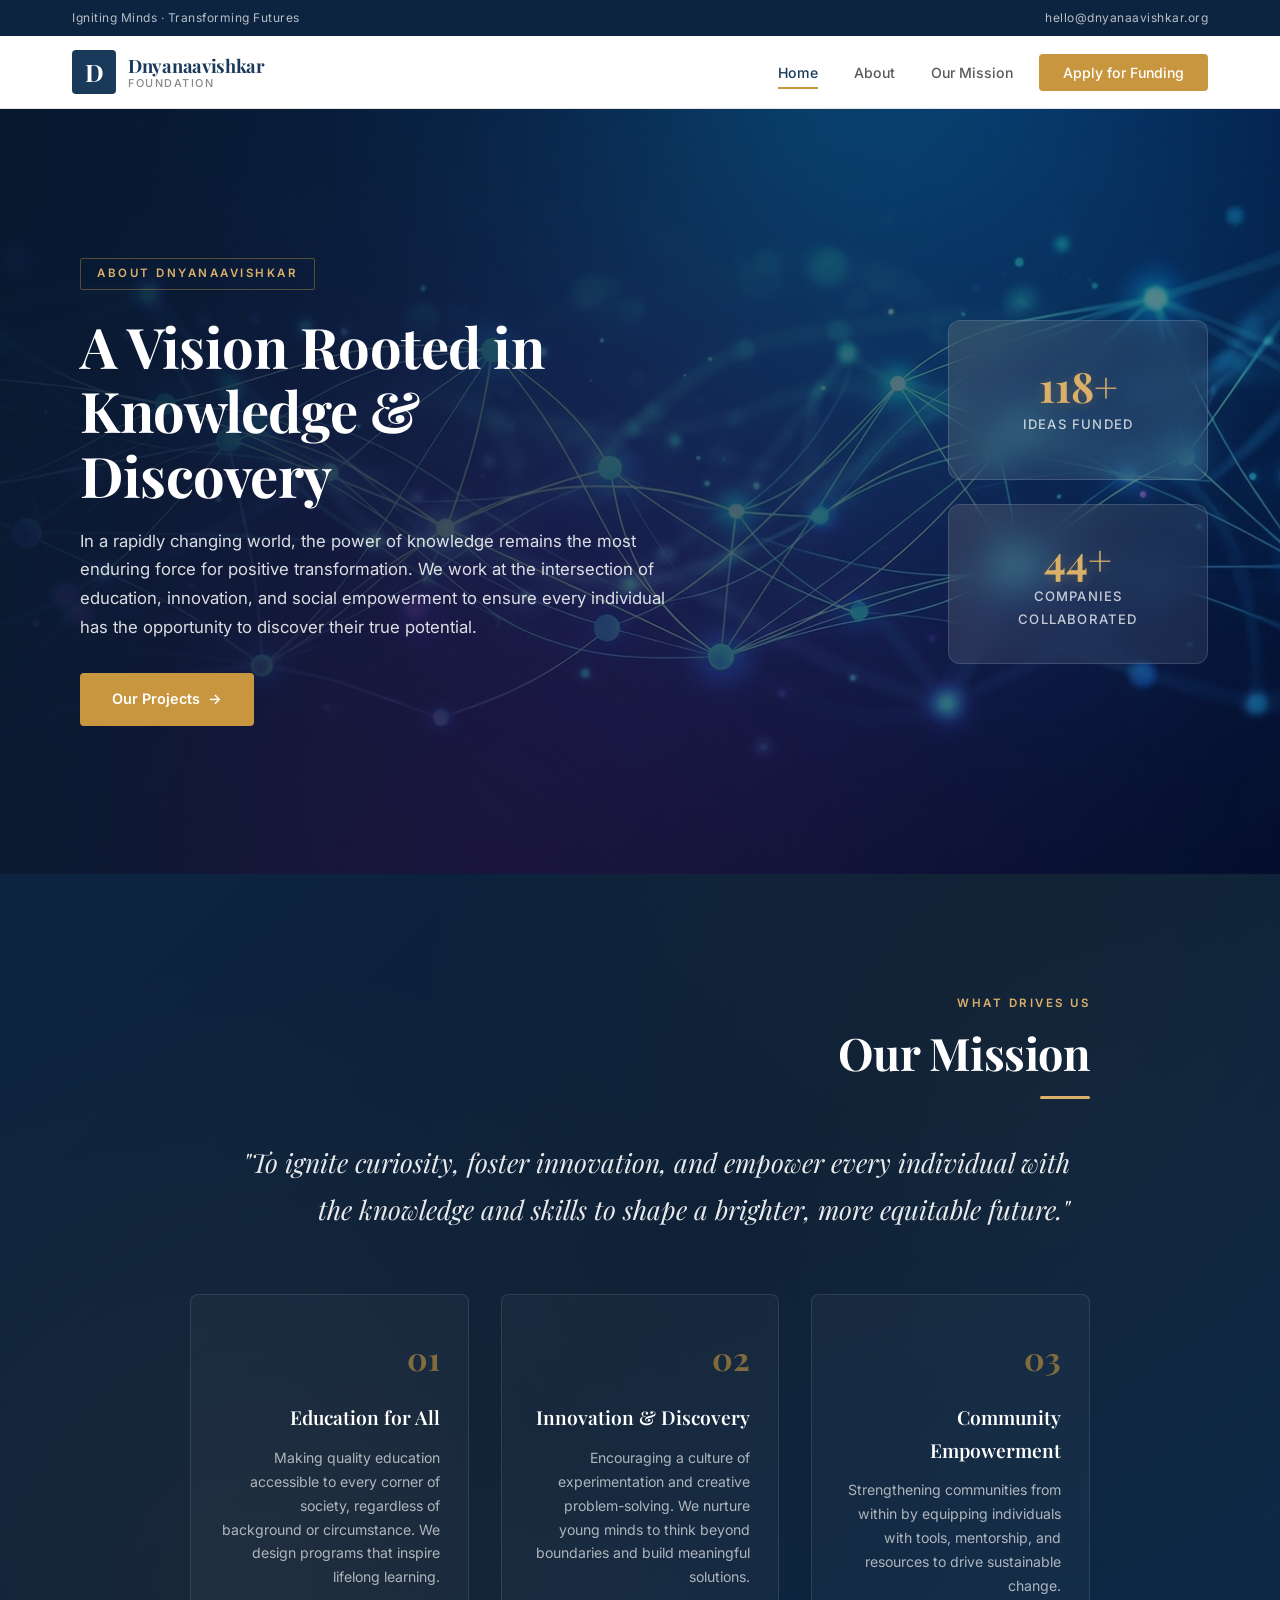
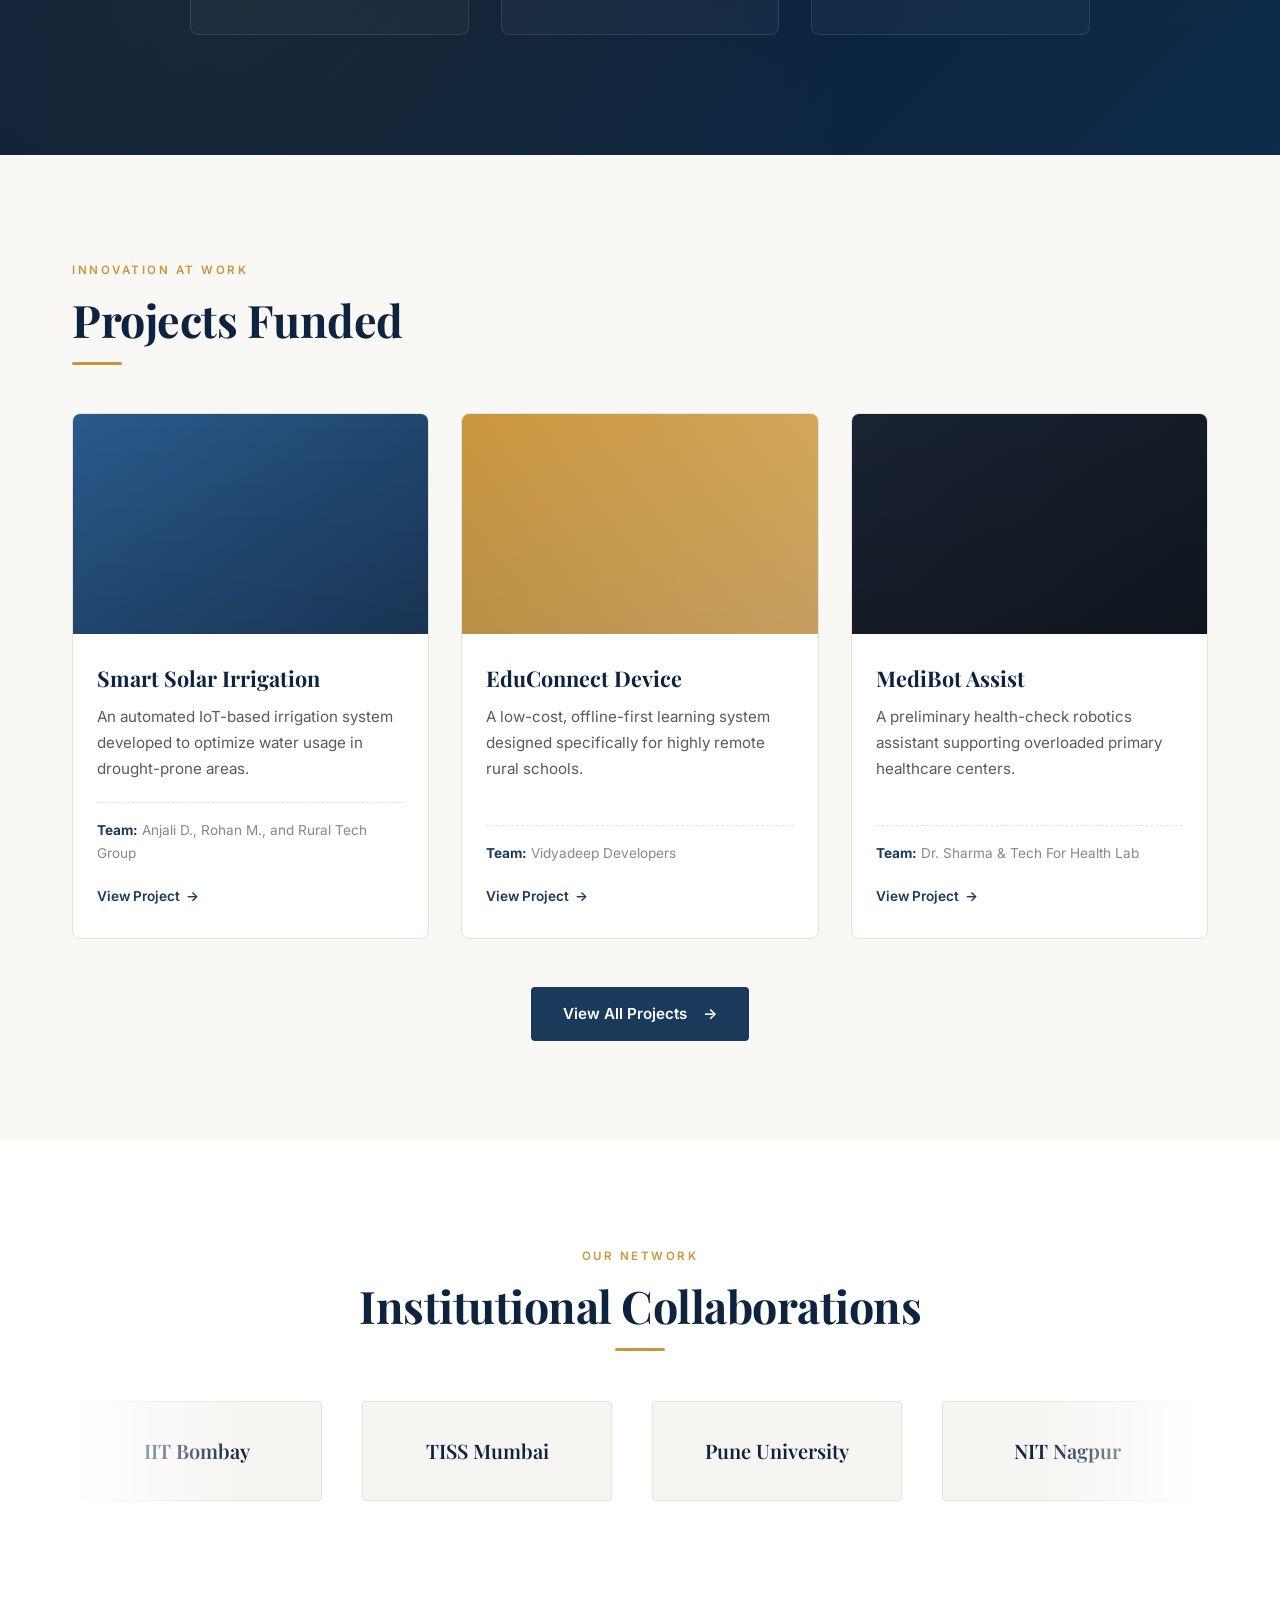
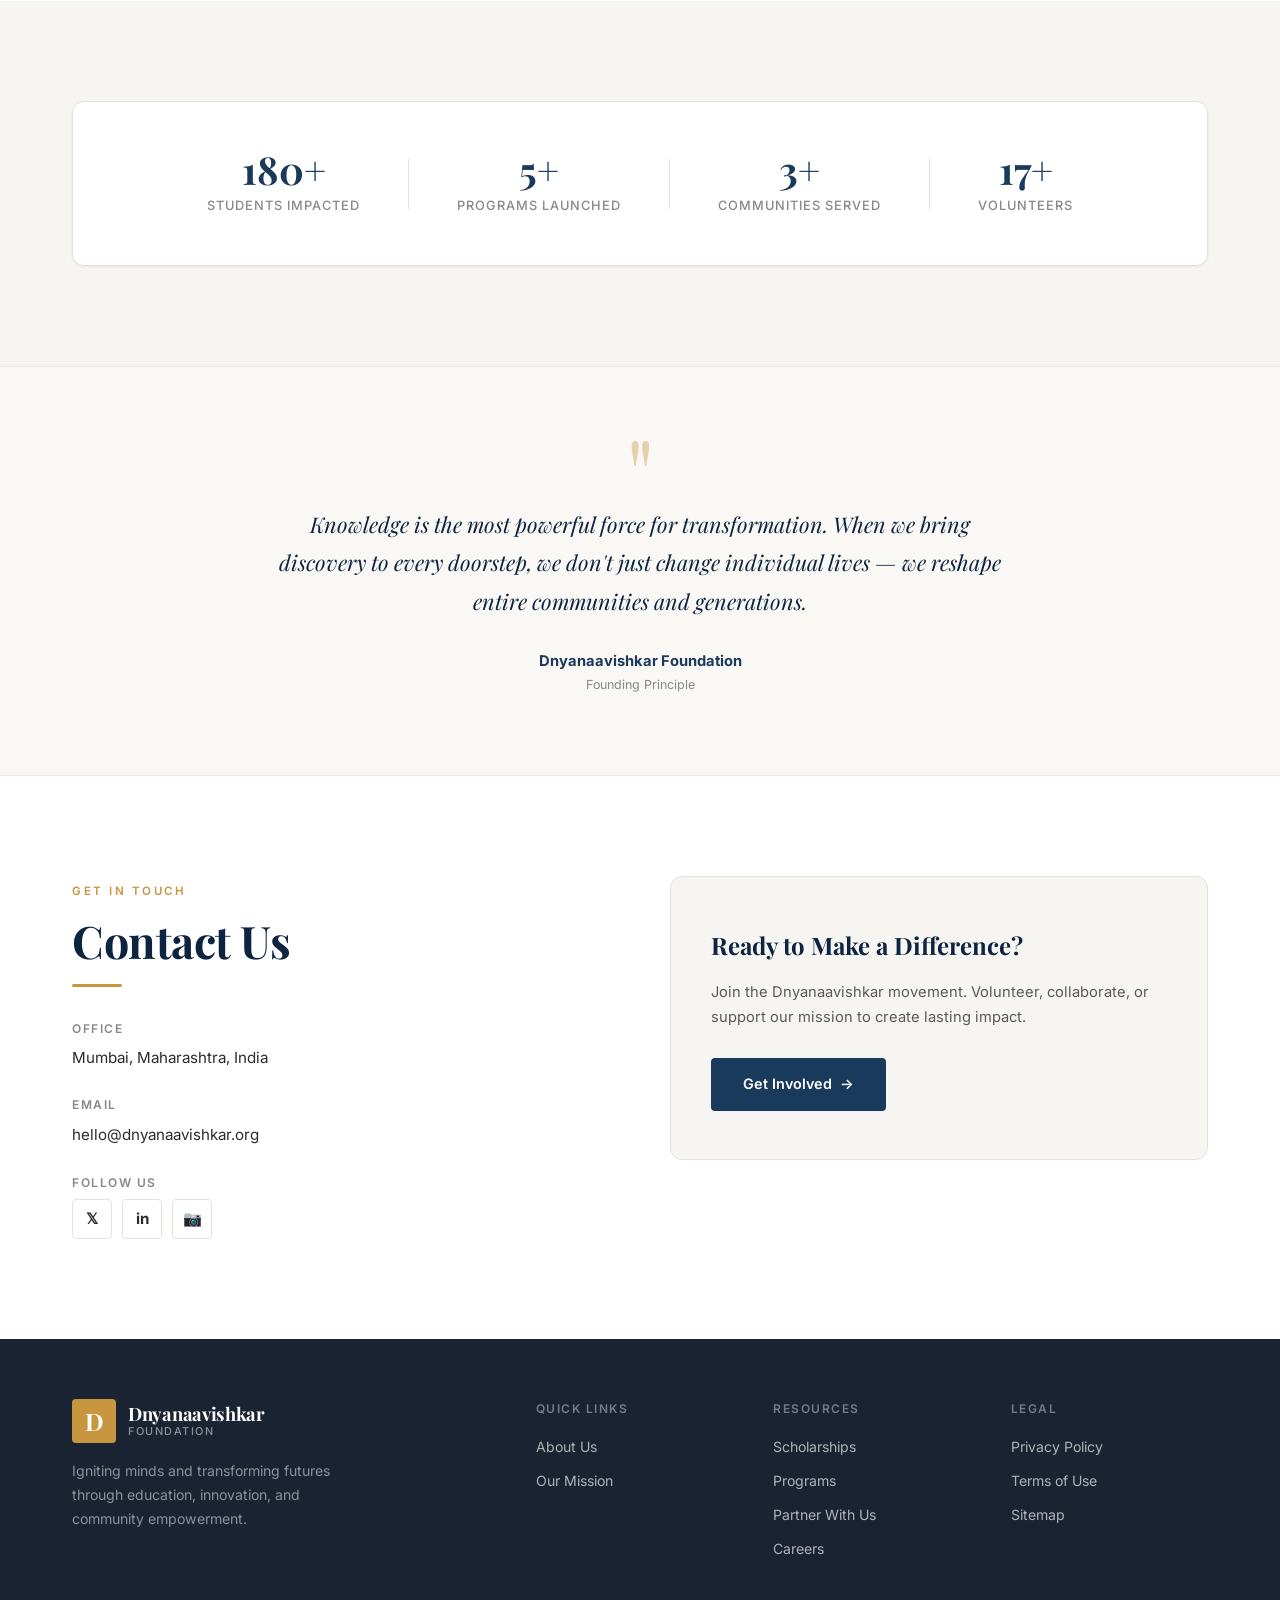
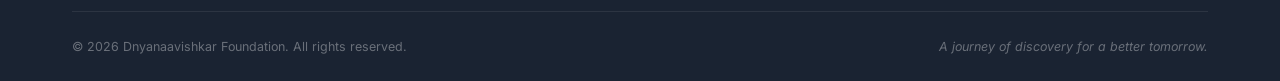
==== commit 529f64ce: "many changes made" ====
--- a/index.html
+++ b/index.html
@@ -1,15 +1,20 @@
 <!DOCTYPE html>
 <html lang="en">
+
 <head>
     <meta charset="UTF-8">
     <meta name="viewport" content="width=device-width, initial-scale=1.0">
-    <meta name="description" content="Dnyanaavishkar Foundation — Igniting minds, transforming futures through education, innovation, and community empowerment.">
+    <meta name="description"
+        content="Dnyanaavishkar Foundation — Igniting minds, transforming futures through education, innovation, and community empowerment.">
     <title>Dnyanaavishkar Foundation</title>
     <link rel="preconnect" href="https://fonts.googleapis.com">
     <link rel="preconnect" href="https://fonts.gstatic.com" crossorigin>
-    <link href="https://fonts.googleapis.com/css2?family=Playfair+Display:ital,wght@0,400;0,500;0,600;0,700;1,400;1,500&family=Inter:wght@300;400;500;600;700&display=swap" rel="stylesheet">
+    <link
+        href="https://fonts.googleapis.com/css2?family=Playfair+Display:ital,wght@0,400;0,500;0,600;0,700;1,400;1,500&family=Inter:wght@300;400;500;600;700&display=swap"
+        rel="stylesheet">
     <link rel="stylesheet" href="style.css">
 </head>
+
 <body>
 
     <!-- ======== TOP BAR ======== -->
@@ -39,9 +44,7 @@
                     <li><a href="#hero" class="nav-link active">Home</a></li>
                     <li><a href="#about" class="nav-link">About</a></li>
                     <li><a href="#mission" class="nav-link">Our Mission</a></li>
-                    <li><a href="#areas" class="nav-link">Areas of Work</a></li>
-                    <li><a href="#stories" class="nav-link">Impact</a></li>
-                    <li><a href="#contact" class="nav-link nav-cta">Get Involved</a></li>
+                    <li><a href="apply.html" class="nav-link nav-cta" style="color: #fff !important; background: var(--clr-accent);">Apply for Funding</a></li>
                 </ul>
                 <button class="hamburger" id="hamburger" aria-label="Toggle navigation">
                     <span class="bar"></span>
@@ -52,45 +55,19 @@
         </div>
     </nav>
 
-    <!-- ======== HERO SLIDER ======== -->
+    <!-- ======== HERO STATIC ======== -->
     <section class="hero-slider" id="hero">
         <div class="slides-wrapper" id="slidesWrapper">
-            <!-- Slide 1 -->
+            <!-- Single Static Slide -->
             <div class="slide active" data-index="0">
-                <div class="slide-bg" style="background: linear-gradient(135deg, #1a3a5c 0%, #0d1f33 100%);"></div>
+                <div class="slide-bg" style="background: linear-gradient(90deg, rgba(10, 37, 64, 0.9) 0%, rgba(10, 37, 64, 0.3) 100%), url('media/hero%20background.png') center/cover no-repeat;"></div>
                 <div class="slide-overlay"></div>
                 <div class="slide-content">
                     <div class="slide-content-left">
-                        <span class="slide-tag">Our Legacy</span>
-                        <h1 class="slide-title">Discovering Knowledge,<br>Empowering Communities</h1>
-                        <p class="slide-desc">For a future where every mind can explore, every community can thrive, and every dream finds its footing.</p>
-                        <a href="#about" class="slide-btn">Know More <span class="btn-arrow">→</span></a>
-                    </div>
-                </div>
-            </div>
-            <!-- Slide 2 -->
-            <div class="slide" data-index="1">
-                <div class="slide-bg" style="background: linear-gradient(135deg, #2d4a3e 0%, #1a2e26 100%);"></div>
-                <div class="slide-overlay"></div>
-                <div class="slide-content">
-                    <div class="slide-content-left">
-                        <span class="slide-tag">Education</span>
-                        <h1 class="slide-title">Building Futures<br>Through Learning</h1>
-                        <p class="slide-desc">Quality education is the bridge between potential and opportunity. We bring that bridge to every doorstep.</p>
-                        <a href="#mission" class="slide-btn">Our Mission <span class="btn-arrow">→</span></a>
-                    </div>
-                </div>
-            </div>
-            <!-- Slide 3 -->
-            <div class="slide" data-index="2">
-                <div class="slide-bg" style="background: linear-gradient(135deg, #4a2d3e 0%, #2a1a26 100%);"></div>
-                <div class="slide-overlay"></div>
-                <div class="slide-content">
-                    <div class="slide-content-left">
-                        <span class="slide-tag">Innovation</span>
-                        <h1 class="slide-title">Where Curiosity<br>Meets Impact</h1>
-                        <p class="slide-desc">Nurturing the discoverers, the questioners, and the change-makers who will shape tomorrow.</p>
-                        <a href="#areas" class="slide-btn">Areas of Work <span class="btn-arrow">→</span></a>
+                        <span class="slide-tag">About Dnyanaavishkar</span>
+                        <h1 class="slide-title">A Vision Rooted in<br>Knowledge & Discovery</h1>
+                        <p class="slide-desc" style="max-width: 600px;">In a rapidly changing world, the power of knowledge remains the most enduring force for positive transformation. We work at the intersection of education, innovation, and social empowerment to ensure every individual has the opportunity to discover their true potential.</p>
+                        <a href="#projects" class="slide-btn">Our Projects <span class="btn-arrow">→</span></a>
                     </div>
                 </div>
             </div>
@@ -101,95 +78,138 @@
             <div class="container hero-fixed-stats-inner">
                 <div class="slide-content-right">
                     <div class="hero-stat-box" data-hero-count="120">
-                        
                         <div class="hero-stat-number"><span class="hero-counter">0</span>+</div>
                         <div class="hero-stat-label">Ideas Funded</div>
                     </div>
                     <div class="hero-stat-box" data-hero-count="45">
-                        
                         <div class="hero-stat-number"><span class="hero-counter">0</span>+</div>
                         <div class="hero-stat-label">Companies Collaborated</div>
                     </div>
                 </div>
             </div>
         </div>
-
-        <!-- Slider Controls -->
-        <div class="slider-controls">
-            <div class="slider-dots" id="sliderDots">
-                <button class="dot active" data-slide="0" aria-label="Go to slide 1"></button>
-                <button class="dot" data-slide="1" aria-label="Go to slide 2"></button>
-                <button class="dot" data-slide="2" aria-label="Go to slide 3"></button>
-            </div>
-        </div>
-
-        <!-- Slider Progress -->
-        <div class="slider-progress">
-            <div class="slider-progress-bar" id="sliderProgress"></div>
-        </div>
-    </section>
-
-    <!-- ======== LATEST / HIGHLIGHTS ======== -->
-    <section class="latest" id="latest">
-        <div class="container">
-            <div class="latest-header">
-                <h2 class="section-title-serif">Latest</h2>
+    </section>
+
+    <!-- ======== MISSION SECTION ======== -->
+    <section class="mission" id="mission">
+        <div class="mission-bg"></div>
+        <div class="container">
+            <div class="mission-inner">
+                <span class="section-eyebrow section-eyebrow-light" style="display: block; text-align: right;">What Drives Us</span>
+                <h2 class="section-title-serif section-title-light" style="text-align: right;">Our Mission</h2>
+                <div class="title-line-accent title-line-light" style="margin-left: auto; margin-right: 0;"></div>
+                <blockquote class="mission-quote" style="text-align: right;">
+                    "To ignite curiosity, foster innovation, and empower every individual with the knowledge and skills
+                    to shape a brighter, more equitable future."
+                </blockquote>
+                <div class="mission-pillars" style="text-align: right;">
+                    <div class="pillar" style="text-align: right;">
+                        <div class="pillar-number">01</div>
+                        <h3>Education for All</h3>
+                        <p>Making quality education accessible to every corner of society, regardless of background or
+                            circumstance. We design programs that inspire lifelong learning.</p>
+                    </div>
+                    <div class="pillar" style="text-align: right;">
+                        <div class="pillar-number">02</div>
+                        <h3>Innovation & Discovery</h3>
+                        <p>Encouraging a culture of experimentation and creative problem-solving. We nurture young minds
+                            to think beyond boundaries and build meaningful solutions.</p>
+                    </div>
+                    <div class="pillar" style="text-align: right;">
+                        <div class="pillar-number">03</div>
+                        <h3>Community Empowerment</h3>
+                        <p>Strengthening communities from within by equipping individuals with tools, mentorship, and
+                            resources to drive sustainable change.</p>
+                    </div>
+                </div>
+            </div>
+        </div>
+    </section>
+
+    <!-- ======== PROJECTS FUNDED ======== -->
+    <section class="projects-funded" id="projects">
+        <div class="container">
+            <div class="stories-header">
+                <span class="section-eyebrow">Innovation at Work</span>
+                <h2 class="section-title-serif">Projects Funded</h2>
                 <div class="title-line-accent"></div>
             </div>
-            <div class="latest-grid">
-                <div class="latest-card latest-featured">
-                    <div class="latest-card-img" style="background: linear-gradient(135deg, #e8d5b7, #c9a96e);"></div>
-                    <div class="latest-card-body">
-                        <span class="latest-tag">Education</span>
-                        <h3>The Dnyanaavishkar Endowment for Higher Education</h3>
-                        <p>Applications are now open for our scholarship program — supporting India's brightest minds in their pursuit of knowledge and excellence.</p>
-                        <a href="#" class="card-link">Read more <span>→</span></a>
-                    </div>
-                </div>
-                <div class="latest-card">
-                    <div class="latest-card-img" style="background: linear-gradient(135deg, #b7d5e8, #6e9ac9);"></div>
-                    <div class="latest-card-body">
-                        <span class="latest-tag">Community</span>
-                        <h3>Grassroots Innovation Workshops Across Maharashtra</h3>
-                        <p>Empowering rural communities with hands-on workshops in science, technology, and creative thinking.</p>
-                        <a href="#" class="card-link">Read more <span>→</span></a>
-                    </div>
-                </div>
-                <div class="latest-card">
-                    <div class="latest-card-img" style="background: linear-gradient(135deg, #d5e8b7, #9ac96e);"></div>
-                    <div class="latest-card-body">
-                        <span class="latest-tag">Partnership</span>
-                        <h3>New Partnership with State Government for Digital Literacy</h3>
-                        <p>Bridging the digital divide through collaborative programs that reach underserved districts.</p>
-                        <a href="#" class="card-link">Read more <span>→</span></a>
-                    </div>
-                </div>
-            </div>
-        </div>
-    </section>
-
-    <!-- ======== ABOUT SECTION ======== -->
+            <div class="projects-grid">
+                <!-- Project Card 1 -->
+                <div class="project-card">
+                    <div class="project-snapshot" style="background: linear-gradient(135deg, #2a5a8c, #1a3a5c);"></div>
+                    <div class="project-info">
+                        <h3 class="project-name">Smart Solar Irrigation</h3>
+                        <p class="project-desc">An automated IoT-based irrigation system developed to optimize water usage in drought-prone areas.</p>
+                        <div class="project-members">
+                            <strong>Team:</strong> Anjali D., Rohan M., and Rural Tech Group
+                        </div>
+                        <a href="projects.html#project-1" class="card-link">View Project <span>→</span></a>
+                    </div>
+                </div>
+                <!-- Project Card 2 -->
+                <div class="project-card">
+                    <div class="project-snapshot" style="background: linear-gradient(135deg, #c8963e, #dbb06a);"></div>
+                    <div class="project-info">
+                        <h3 class="project-name">EduConnect Device</h3>
+                        <p class="project-desc">A low-cost, offline-first learning system designed specifically for highly remote rural schools.</p>
+                        <div class="project-members">
+                            <strong>Team:</strong> Vidyadeep Developers
+                        </div>
+                        <a href="projects.html#project-2" class="card-link">View Project <span>→</span></a>
+                    </div>
+                </div>
+                <!-- Project Card 3 -->
+                <div class="project-card">
+                    <div class="project-snapshot" style="background: linear-gradient(135deg, #1a2332, #0f1720);"></div>
+                    <div class="project-info">
+                        <h3 class="project-name">MediBot Assist</h3>
+                        <p class="project-desc">A preliminary health-check robotics assistant supporting overloaded primary healthcare centers.</p>
+                        <div class="project-members">
+                            <strong>Team:</strong> Dr. Sharma & Tech For Health Lab
+                        </div>
+                        <a href="projects.html#project-3" class="card-link">View Project <span>→</span></a>
+                    </div>
+                </div>
+            </div>
+            <div style="text-align: center; margin-top: 48px;">
+                <a href="projects.html" class="slide-btn" style="display: inline-flex; align-items: center; justify-content: center; background: var(--clr-primary); color: #ffffff; padding: 14px 32px; border-radius: var(--radius-sm); font-weight: 600; font-size: 0.95rem;">View All Projects <span class="btn-arrow" style="margin-left: 8px;">→</span></a>
+            </div>
+        </div>
+    </section>
+
+    <!-- ======== INSTITUTIONAL COLLABORATIONS ======== -->
+    <section class="collaborations" id="collaborations">
+        <div class="container">
+            <div class="stories-header" style="text-align: center;">
+                <span class="section-eyebrow">Our Network</span>
+                <h2 class="section-title-serif">Institutional Collaborations</h2>
+                <div class="title-line-accent" style="margin: 16px auto 0;"></div>
+            </div>
+            
+            <div class="collab-marquee">
+                <div class="collab-track">
+                    <!-- Original Set -->
+                    <div class="collab-logo">IIT Bombay</div>
+                    <div class="collab-logo">TISS Mumbai</div>
+                    <div class="collab-logo">Pune University</div>
+                    <div class="collab-logo">NIT Nagpur</div>
+                    <div class="collab-logo">State Tech Board</div>
+                    <!-- Duplicate for infinite smooth scrolling -->
+                    <div class="collab-logo">IIT Bombay</div>
+                    <div class="collab-logo">TISS Mumbai</div>
+                    <div class="collab-logo">Pune University</div>
+                    <div class="collab-logo">NIT Nagpur</div>
+                    <div class="collab-logo">State Tech Board</div>
+                </div>
+            </div>
+        </div>
+    </section>
+
+
+    <!-- ======== ABOUT SECTION (Stats Only) ======== -->
     <section class="about" id="about">
         <div class="container">
-            <div class="about-layout">
-                <div class="about-left">
-                    <span class="section-eyebrow">About Dnyanaavishkar</span>
-                    <h2 class="section-title-serif">A Vision Rooted in<br>Knowledge & Discovery</h2>
-                    <div class="title-line-accent"></div>
-                </div>
-                <div class="about-right">
-                    <p class="about-lead">
-                        In a rapidly changing world, the power of knowledge remains the most enduring force for positive transformation. <strong>Dnyanaavishkar Foundation</strong> — from the Sanskrit <em>Dnyana</em> (knowledge) and <em>Aavishkar</em> (discovery) — was born from this conviction.
-                    </p>
-                    <p>
-                        We work at the intersection of education, innovation, and social empowerment to ensure that every individual, regardless of background, has the opportunity to discover their potential and contribute to a better society.
-                    </p>
-                    <p>
-                        From grassroots learning initiatives to technology-driven solutions, our programs are designed to create lasting, measurable impact in communities that need it most.
-                    </p>
-                    <a href="#" class="text-link">Know more about us <span>→</span></a>
-                </div>
-            </div>
 
             <!-- Stats Bar -->
             <div class="stats-bar">
@@ -216,137 +236,15 @@
         </div>
     </section>
 
-    <!-- ======== MISSION SECTION ======== -->
-    <section class="mission" id="mission">
-        <div class="mission-bg"></div>
-        <div class="container">
-            <div class="mission-inner">
-                <span class="section-eyebrow section-eyebrow-light">What Drives Us</span>
-                <h2 class="section-title-serif section-title-light">Our Mission</h2>
-                <div class="title-line-accent title-line-light"></div>
-                <blockquote class="mission-quote">
-                    "To ignite curiosity, foster innovation, and empower every individual with the knowledge and skills to shape a brighter, more equitable future."
-                </blockquote>
-                <div class="mission-pillars">
-                    <div class="pillar">
-                        <div class="pillar-number">01</div>
-                        <h3>Education for All</h3>
-                        <p>Making quality education accessible to every corner of society, regardless of background or circumstance. We design programs that inspire lifelong learning.</p>
-                    </div>
-                    <div class="pillar">
-                        <div class="pillar-number">02</div>
-                        <h3>Innovation & Discovery</h3>
-                        <p>Encouraging a culture of experimentation and creative problem-solving. We nurture young minds to think beyond boundaries and build meaningful solutions.</p>
-                    </div>
-                    <div class="pillar">
-                        <div class="pillar-number">03</div>
-                        <h3>Community Empowerment</h3>
-                        <p>Strengthening communities from within by equipping individuals with tools, mentorship, and resources to drive sustainable change.</p>
-                    </div>
-                </div>
-            </div>
-        </div>
-    </section>
-
-    <!-- ======== AREAS OF WORK ======== -->
-    <section class="areas" id="areas">
-        <div class="container">
-            <div class="areas-header">
-                <span class="section-eyebrow">Our Focus</span>
-                <h2 class="section-title-serif">Areas of Work</h2>
-                <div class="title-line-accent"></div>
-            </div>
-            <div class="areas-grid">
-                <a href="#" class="area-card">
-                    <div class="area-icon">📚</div>
-                    <span class="area-name">Education</span>
-                    <div class="area-hover-line"></div>
-                </a>
-                <a href="#" class="area-card">
-                    <div class="area-icon">💡</div>
-                    <span class="area-name">Innovation</span>
-                    <div class="area-hover-line"></div>
-                </a>
-                <a href="#" class="area-card">
-                    <div class="area-icon">🌱</div>
-                    <span class="area-name">Environment</span>
-                    <div class="area-hover-line"></div>
-                </a>
-                <a href="#" class="area-card">
-                    <div class="area-icon">🏥</div>
-                    <span class="area-name">Healthcare</span>
-                    <div class="area-hover-line"></div>
-                </a>
-                <a href="#" class="area-card">
-                    <div class="area-icon">💻</div>
-                    <span class="area-name">Digital Literacy</span>
-                    <div class="area-hover-line"></div>
-                </a>
-                <a href="#" class="area-card">
-                    <div class="area-icon">🤝</div>
-                    <span class="area-name">Community Development</span>
-                    <div class="area-hover-line"></div>
-                </a>
-                <a href="#" class="area-card">
-                    <div class="area-icon">🎨</div>
-                    <span class="area-name">Arts & Culture</span>
-                    <div class="area-hover-line"></div>
-                </a>
-                <a href="#" class="area-card">
-                    <div class="area-icon">⚽</div>
-                    <span class="area-name">Sports & Wellness</span>
-                    <div class="area-hover-line"></div>
-                </a>
-            </div>
-        </div>
-    </section>
-
-    <!-- ======== IMPACT STORIES ======== -->
-    <section class="stories" id="stories">
-        <div class="container">
-            <div class="stories-header">
-                <span class="section-eyebrow">Stories of Change</span>
-                <h2 class="section-title-serif">Impact Stories</h2>
-                <div class="title-line-accent"></div>
-            </div>
-            <div class="stories-grid">
-                <div class="story-card story-featured">
-                    <div class="story-img" style="background: linear-gradient(135deg, #2d6a4f, #1b4332);"></div>
-                    <div class="story-body">
-                        <span class="story-tag">Education</span>
-                        <h3>Seeds of Curiosity</h3>
-                        <p>In a small village in Maharashtra, a young girl's fascination with science sparked a movement — inspiring dozens of children to dream bigger through hands-on discovery workshops.</p>
-                        <a href="#" class="card-link">Read more <span>→</span></a>
-                    </div>
-                </div>
-                <div class="story-card">
-                    <div class="story-img" style="background: linear-gradient(135deg, #457b9d, #1d3557);"></div>
-                    <div class="story-body">
-                        <span class="story-tag">Innovation</span>
-                        <h3>Code for Change</h3>
-                        <p>How a digital literacy camp in rural India produced a team of young coders building solutions for their own community.</p>
-                        <a href="#" class="card-link">Read more <span>→</span></a>
-                    </div>
-                </div>
-                <div class="story-card">
-                    <div class="story-img" style="background: linear-gradient(135deg, #e76f51, #9c4130);"></div>
-                    <div class="story-body">
-                        <span class="story-tag">Community</span>
-                        <h3>A Village Reborn</h3>
-                        <p>Community empowerment transformed a struggling village into a self-sustaining model of collaborative growth and shared prosperity.</p>
-                        <a href="#" class="card-link">Read more <span>→</span></a>
-                    </div>
-                </div>
-            </div>
-        </div>
-    </section>
 
     <!-- ======== VOICES / QUOTE ======== -->
     <section class="voices" id="voices">
         <div class="container">
             <div class="voices-inner">
                 <div class="quote-mark">"</div>
-                <p class="voice-quote">Knowledge is the most powerful force for transformation. When we bring discovery to every doorstep, we don't just change individual lives — we reshape entire communities and generations.</p>
+                <p class="voice-quote">Knowledge is the most powerful force for transformation. When we bring discovery
+                    to every doorstep, we don't just change individual lives — we reshape entire communities and
+                    generations.</p>
                 <div class="voice-author">
                     <div class="voice-author-info">
                         <strong>Dnyanaavishkar Foundation</strong>
@@ -387,7 +285,8 @@
                 <div class="contact-cta">
                     <div class="cta-card">
                         <h3>Ready to Make a Difference?</h3>
-                        <p>Join the Dnyanaavishkar movement. Volunteer, collaborate, or support our mission to create lasting impact.</p>
+                        <p>Join the Dnyanaavishkar movement. Volunteer, collaborate, or support our mission to create
+                            lasting impact.</p>
                         <a href="mailto:hello@dnyanaavishkar.org" class="cta-button">Get Involved <span>→</span></a>
                     </div>
                 </div>
@@ -407,15 +306,14 @@
                             <span class="logo-sub">Foundation</span>
                         </div>
                     </a>
-                    <p class="footer-desc">Igniting minds and transforming futures through education, innovation, and community empowerment.</p>
+                    <p class="footer-desc">Igniting minds and transforming futures through education, innovation, and
+                        community empowerment.</p>
                 </div>
                 <div class="footer-nav-group">
                     <div class="footer-nav-col">
                         <h4>Quick Links</h4>
                         <a href="#about">About Us</a>
                         <a href="#mission">Our Mission</a>
-                        <a href="#areas">Areas of Work</a>
-                        <a href="#stories">Impact Stories</a>
                     </div>
                     <div class="footer-nav-col">
                         <h4>Resources</h4>
@@ -441,4 +339,5 @@
 
     <script src="script.js"></script>
 </body>
-</html>
+
+</html>
--- a/style.css
+++ b/style.css
@@ -22,7 +22,7 @@
     --clr-text-secondary: #5a5a5a;
     --clr-text-muted: #888888;
     --clr-text-light: #ffffff;
-    --clr-text-light-muted: rgba(255,255,255,0.7);
+    --clr-text-light-muted: rgba(255, 255, 255, 0.7);
 
     --clr-border: #e5e2dd;
     --clr-border-light: #eeebe6;
@@ -41,14 +41,16 @@
     --radius-lg: 12px;
 
     /* Shadows */
-    --shadow-sm: 0 1px 3px rgba(0,0,0,0.06);
-    --shadow-md: 0 4px 20px rgba(0,0,0,0.08);
-    --shadow-lg: 0 8px 40px rgba(0,0,0,0.1);
-    --shadow-card: 0 2px 12px rgba(0,0,0,0.06);
+    --shadow-sm: 0 1px 3px rgba(0, 0, 0, 0.06);
+    --shadow-md: 0 4px 20px rgba(0, 0, 0, 0.08);
+    --shadow-lg: 0 8px 40px rgba(0, 0, 0, 0.1);
+    --shadow-card: 0 2px 12px rgba(0, 0, 0, 0.06);
 }
 
 /* ---- Reset ---- */
-*, *::before, *::after {
+*,
+*::before,
+*::after {
     margin: 0;
     padding: 0;
     box-sizing: border-box;
@@ -254,9 +256,11 @@
 .hamburger.open .bar:nth-child(1) {
     transform: rotate(45deg) translate(5px, 5px);
 }
+
 .hamburger.open .bar:nth-child(2) {
     opacity: 0;
 }
+
 .hamburger.open .bar:nth-child(3) {
     transform: rotate(-45deg) translate(5px, -5px);
 }
@@ -358,7 +362,7 @@
 
 .slide-desc {
     font-size: 1.05rem;
-    color: rgba(255,255,255,0.85);
+    color: rgba(255, 255, 255, 0.85);
     line-height: 1.7;
     max-width: 520px;
     margin-bottom: 32px;
@@ -519,8 +523,15 @@
 }
 
 @keyframes heroPulse {
-    0%, 100% { box-shadow: 0 0 0 0 rgba(200, 150, 62, 0.15); }
-    50% { box-shadow: 0 0 24px 4px rgba(200, 150, 62, 0.1); }
+
+    0%,
+    100% {
+        box-shadow: 0 0 0 0 rgba(200, 150, 62, 0.15);
+    }
+
+    50% {
+        box-shadow: 0 0 24px 4px rgba(200, 150, 62, 0.1);
+    }
 }
 
 .hero-stat-box.counted {
@@ -542,9 +553,9 @@
 .slider-arrow {
     width: 44px;
     height: 44px;
-    border: 1.5px solid rgba(255,255,255,0.4);
+    border: 1.5px solid rgba(255, 255, 255, 0.4);
     border-radius: 50%;
-    background: rgba(255,255,255,0.08);
+    background: rgba(255, 255, 255, 0.08);
     color: #fff;
     display: flex;
     align-items: center;
@@ -554,8 +565,8 @@
 }
 
 .slider-arrow:hover {
-    background: rgba(255,255,255,0.2);
-    border-color: rgba(255,255,255,0.7);
+    background: rgba(255, 255, 255, 0.2);
+    border-color: rgba(255, 255, 255, 0.7);
 }
 
 .slider-dots {
@@ -567,7 +578,7 @@
     width: 10px;
     height: 10px;
     border-radius: 50%;
-    border: 1.5px solid rgba(255,255,255,0.5);
+    border: 1.5px solid rgba(255, 255, 255, 0.5);
     background: transparent;
     cursor: pointer;
     transition: all 0.3s ease;
@@ -585,7 +596,7 @@
     left: 0;
     right: 0;
     height: 3px;
-    background: rgba(255,255,255,0.15);
+    background: rgba(255, 255, 255, 0.15);
     z-index: 10;
 }
 
@@ -855,7 +866,7 @@
     content: '';
     position: absolute;
     inset: 0;
-    background: 
+    background:
         radial-gradient(circle at 20% 80%, rgba(200, 150, 62, 0.08) 0%, transparent 50%),
         radial-gradient(circle at 80% 20%, rgba(200, 150, 62, 0.05) 0%, transparent 50%);
 }
@@ -891,14 +902,14 @@
 
 .pillar {
     padding: 36px 28px;
-    border: 1px solid rgba(255,255,255,0.1);
+    border: 1px solid rgba(255, 255, 255, 0.1);
     border-radius: var(--radius-md);
-    background: rgba(255,255,255,0.03);
+    background: rgba(255, 255, 255, 0.03);
     transition: all 0.4s ease;
 }
 
 .pillar:hover {
-    background: rgba(255,255,255,0.06);
+    background: rgba(255, 255, 255, 0.06);
     border-color: rgba(200, 150, 62, 0.3);
     transform: translateY(-4px);
 }
@@ -922,7 +933,7 @@
 
 .pillar p {
     font-size: 0.88rem;
-    color: rgba(255,255,255,0.65);
+    color: rgba(255, 255, 255, 0.65);
     line-height: 1.7;
 }
 
@@ -1255,7 +1266,7 @@
     grid-template-columns: 1.2fr 2fr;
     gap: 60px;
     padding-bottom: 40px;
-    border-bottom: 1px solid rgba(255,255,255,0.08);
+    border-bottom: 1px solid rgba(255, 255, 255, 0.08);
 }
 
 .footer-logo {
@@ -1271,12 +1282,12 @@
 }
 
 .footer-logo .logo-sub {
-    color: rgba(255,255,255,0.5);
+    color: rgba(255, 255, 255, 0.5);
 }
 
 .footer-desc {
     font-size: 0.88rem;
-    color: rgba(255,255,255,0.5);
+    color: rgba(255, 255, 255, 0.5);
     line-height: 1.7;
     max-width: 300px;
 }
@@ -1291,7 +1302,7 @@
     font-size: 0.75rem;
     text-transform: uppercase;
     letter-spacing: 1.5px;
-    color: rgba(255,255,255,0.4);
+    color: rgba(255, 255, 255, 0.4);
     margin-bottom: 16px;
     font-weight: 600;
 }
@@ -1299,7 +1310,7 @@
 .footer-nav-col a {
     display: block;
     font-size: 0.88rem;
-    color: rgba(255,255,255,0.65);
+    color: rgba(255, 255, 255, 0.65);
     margin-bottom: 10px;
     transition: color 0.3s ease;
 }
@@ -1317,7 +1328,7 @@
 
 .footer-bottom p {
     font-size: 0.78rem;
-    color: rgba(255,255,255,0.35);
+    color: rgba(255, 255, 255, 0.35);
 }
 
 .footer-credit {
@@ -1339,6 +1350,162 @@
 }
 
 /* ============================================
+   PROJECTS FUNDED
+   ============================================ */
+.projects-funded {
+    padding: var(--section-pad) 0;
+    background: var(--clr-bg-warm);
+}
+
+.projects-grid {
+    display: grid;
+    grid-template-columns: repeat(3, 1fr);
+    gap: 32px;
+}
+
+.project-card {
+    background: var(--clr-bg);
+    border: 1px solid var(--clr-border);
+    border-radius: var(--radius-md);
+    overflow: hidden;
+    transition: all 0.4s ease;
+    display: flex;
+    flex-direction: column;
+}
+
+.project-card:hover {
+    transform: translateY(-8px);
+    box-shadow: var(--shadow-lg);
+    border-color: var(--clr-accent-light);
+}
+
+.project-snapshot {
+    height: 220px;
+    background-size: cover;
+    background-position: center;
+    position: relative;
+}
+
+.project-snapshot::after {
+    content: '';
+    position: absolute;
+    inset: 0;
+    background: linear-gradient(to top, rgba(0,0,0,0.1), transparent);
+}
+
+.project-info {
+    padding: 30px 24px;
+    flex-grow: 1;
+    display: flex;
+    flex-direction: column;
+}
+
+.project-name {
+    font-family: var(--font-serif);
+    font-size: 1.35rem;
+    color: var(--clr-primary-dark);
+    margin-bottom: 12px;
+    line-height: 1.3;
+}
+
+.project-desc {
+    font-size: 0.95rem;
+    color: var(--clr-text-secondary);
+    margin-bottom: 20px;
+    flex-grow: 1;
+}
+
+.project-members {
+    font-size: 0.85rem;
+    color: var(--clr-text-muted);
+    border-top: 1px dashed var(--clr-border);
+    padding-top: 16px;
+    margin-bottom: 20px;
+}
+
+.project-members strong {
+    color: var(--clr-primary);
+}
+
+/* ============================================
+   COLLABORATIONS
+   ============================================ */
+.collaborations {
+    padding: var(--section-pad) 0;
+    background: var(--clr-bg);
+    overflow: hidden;
+}
+
+.collab-marquee {
+    width: 100%;
+    margin-top: 50px;
+    position: relative;
+    display: flex;
+    overflow: hidden;
+}
+
+.collab-marquee::before,
+.collab-marquee::after {
+    content: "";
+    position: absolute;
+    top: 0;
+    width: 15%;
+    height: 100%;
+    z-index: 2;
+    pointer-events: none;
+}
+
+.collab-marquee::before {
+    left: 0;
+    background: linear-gradient(to right, var(--clr-bg) 0%, transparent 100%);
+}
+
+.collab-marquee::after {
+    right: 0;
+    background: linear-gradient(to left, var(--clr-bg) 0%, transparent 100%);
+}
+
+.collab-track {
+    display: flex;
+    gap: 40px;
+    align-items: center;
+    animation: marquee-scroll 25s linear infinite;
+}
+
+.collab-track:hover {
+    animation-play-state: paused;
+}
+
+.collab-logo {
+    display: flex;
+    align-items: center;
+    justify-content: center;
+    min-width: 250px;
+    height: 100px;
+    background: var(--clr-bg-off);
+    border: 1px solid var(--clr-border);
+    border-radius: var(--radius-sm);
+    font-family: var(--font-serif);
+    font-size: 1.25rem;
+    font-weight: 600;
+    color: var(--clr-primary-dark);
+    transition: all 0.3s ease;
+    cursor: default;
+}
+
+.collab-logo:hover {
+    border-color: var(--clr-accent);
+    color: var(--clr-primary);
+    box-shadow: var(--shadow-sm);
+    transform: translateY(-2px);
+}
+
+@keyframes marquee-scroll {
+    0% { transform: translateX(0); }
+    100% { transform: translateX(calc(-290px * 5)); } /* 250(w) + 40(gap) */
+}
+
+/* ============================================
    RESPONSIVE
    ============================================ */
 @media (max-width: 1024px) {
@@ -1350,7 +1517,7 @@
         grid-column: 1 / -1;
     }
 
-    .stories-grid {
+    .stories-grid, .projects-grid {
         grid-template-columns: 1fr 1fr;
     }
 
@@ -1433,7 +1600,7 @@
         padding: 100px 32px 40px;
         gap: 0;
         transition: right 0.4s cubic-bezier(0.25, 0.8, 0.25, 1);
-        box-shadow: -4px 0 30px rgba(0,0,0,0.1);
+        box-shadow: -4px 0 30px rgba(0, 0, 0, 0.1);
         border-left: 1px solid var(--clr-border);
         z-index: 999;
     }
@@ -1529,7 +1696,7 @@
         grid-template-columns: repeat(2, 1fr);
     }
 
-    .stories-grid {
+    .stories-grid, .projects-grid {
         grid-template-columns: 1fr;
     }
 
@@ -1571,4 +1738,4 @@
     .cta-card {
         padding: 32px 24px;
     }
-}
+}
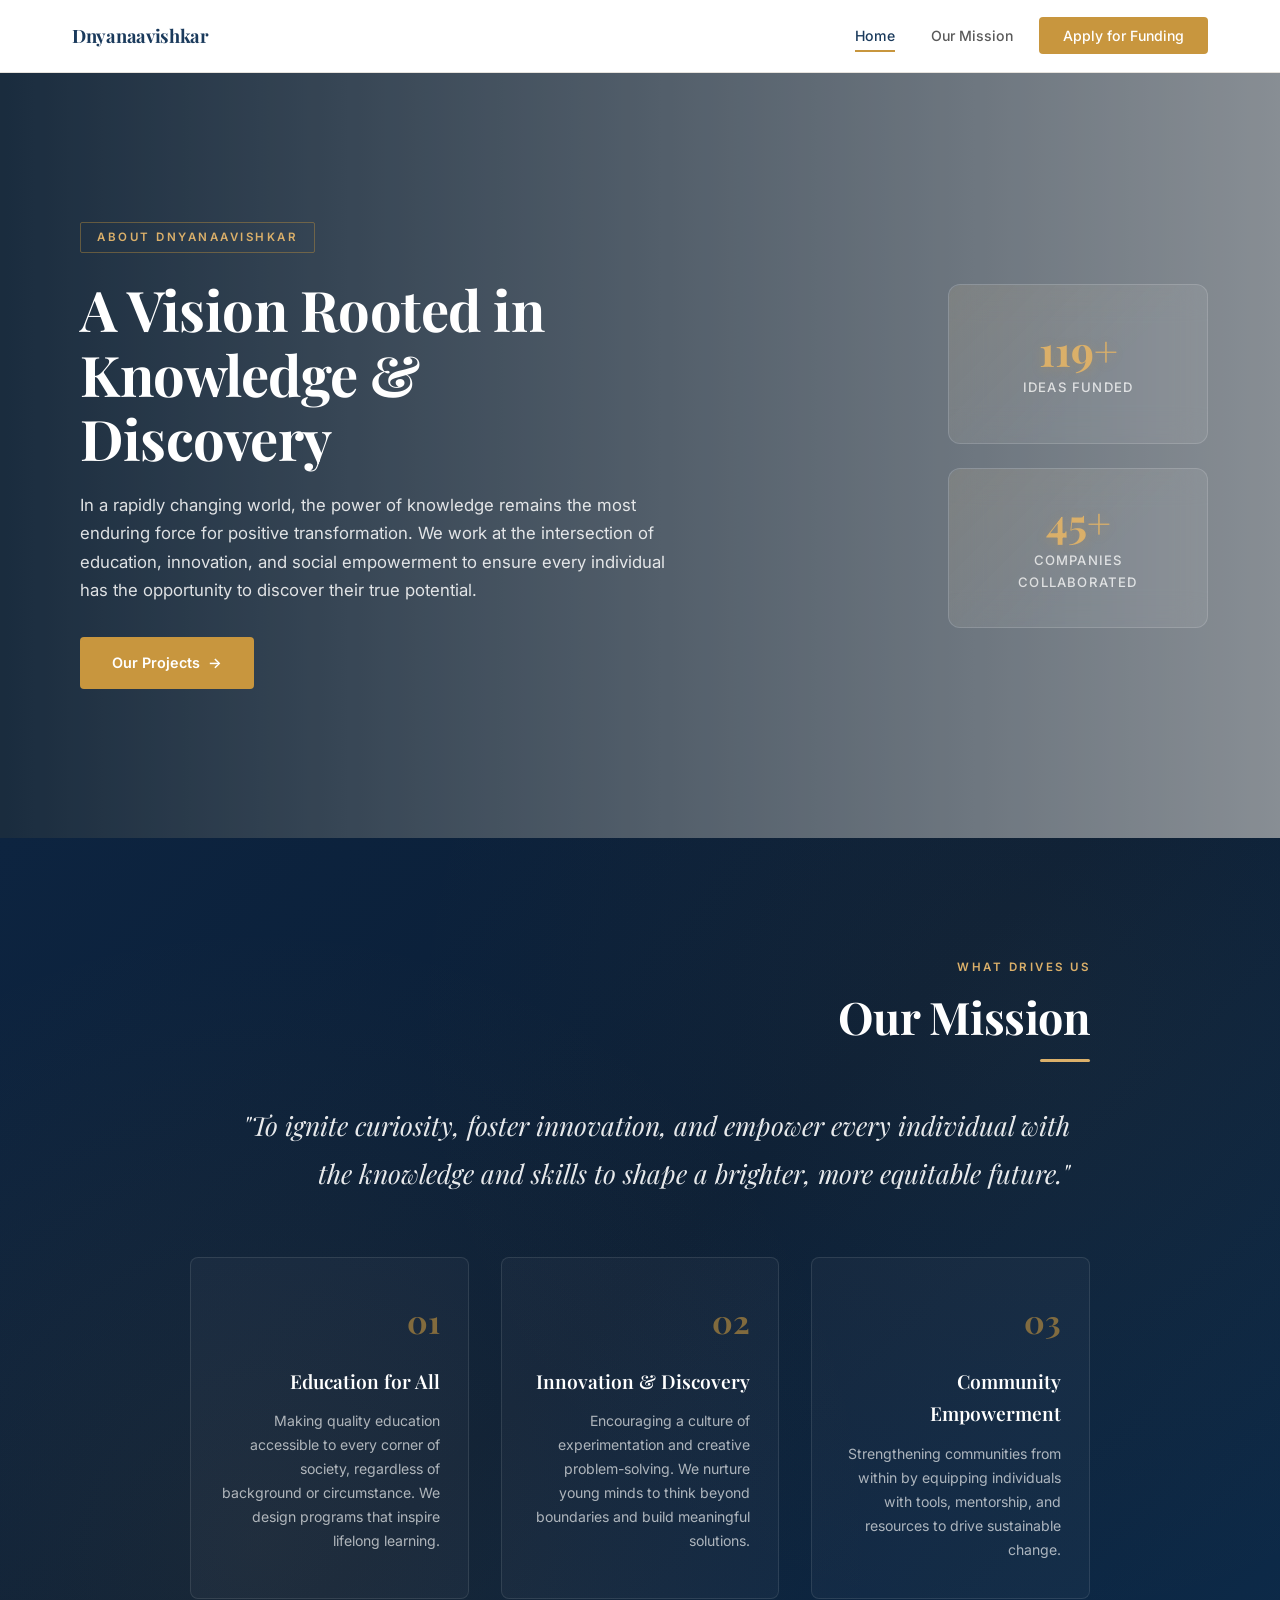
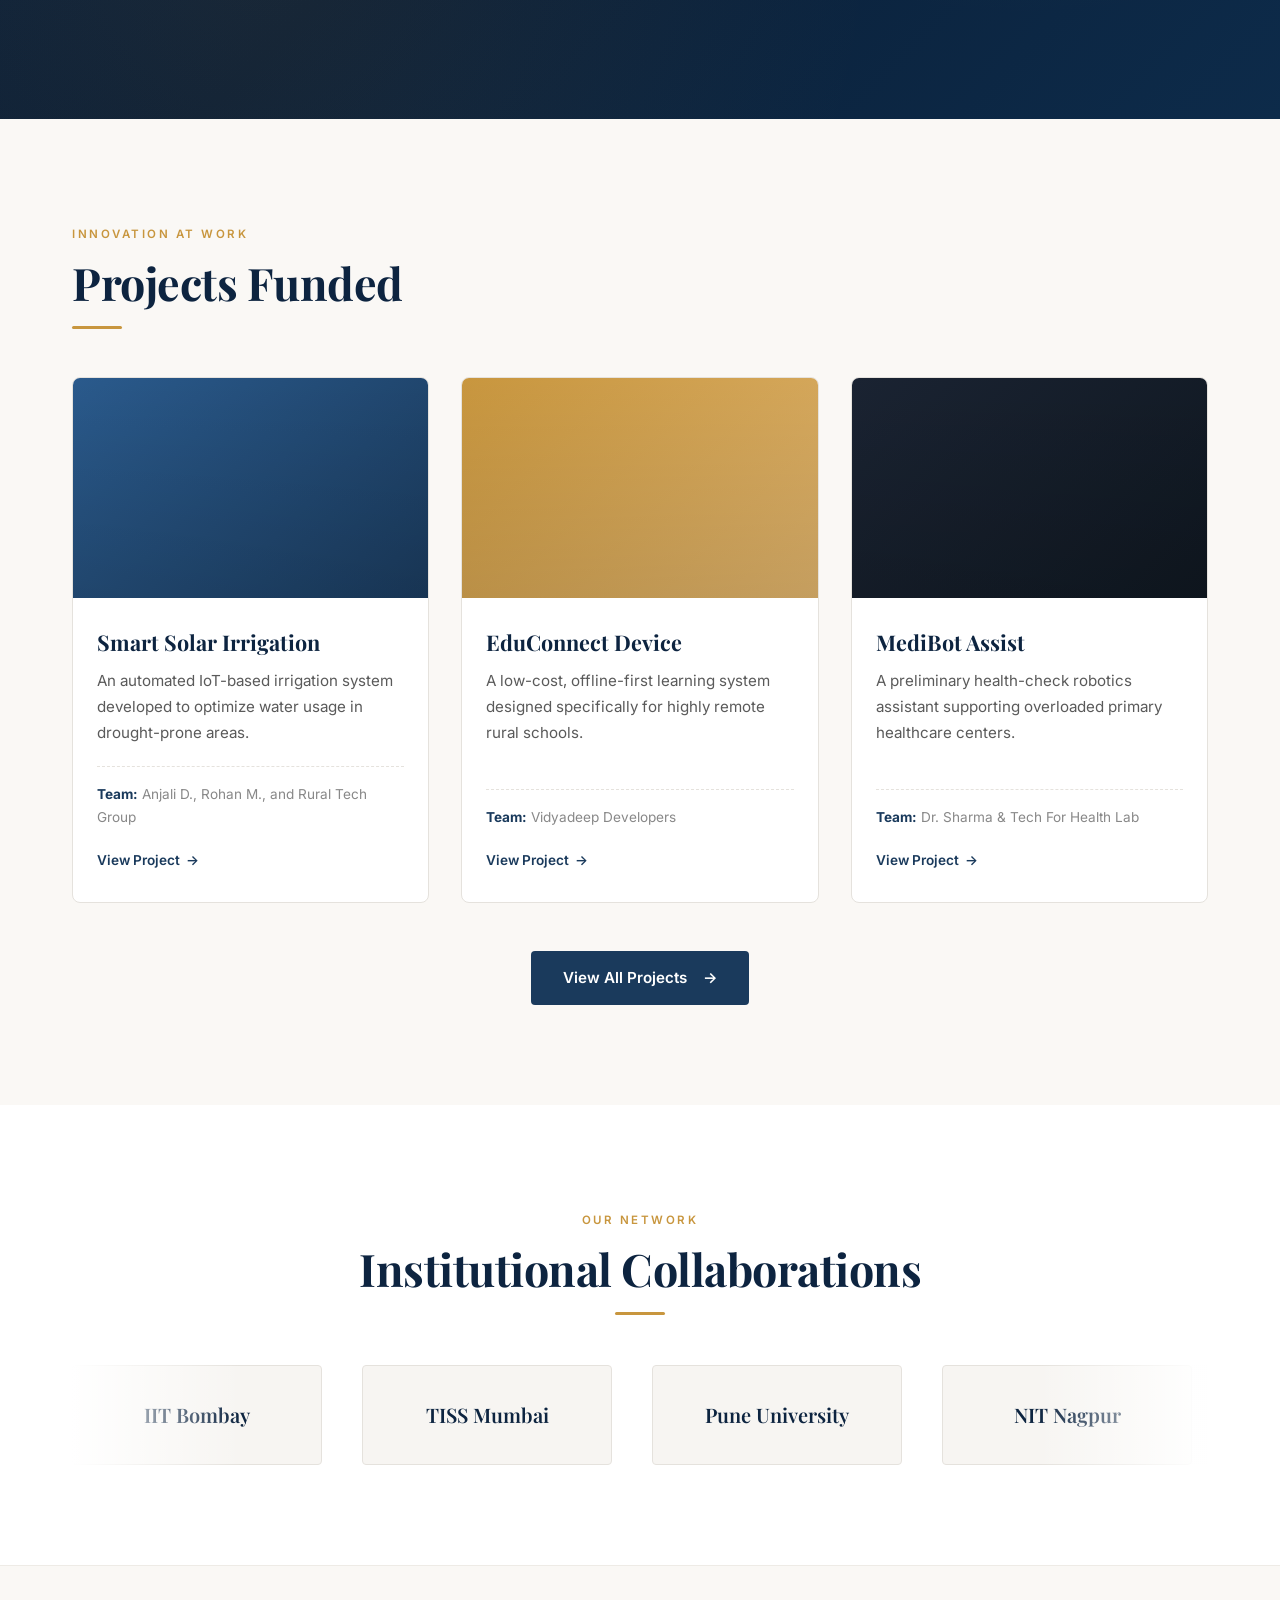
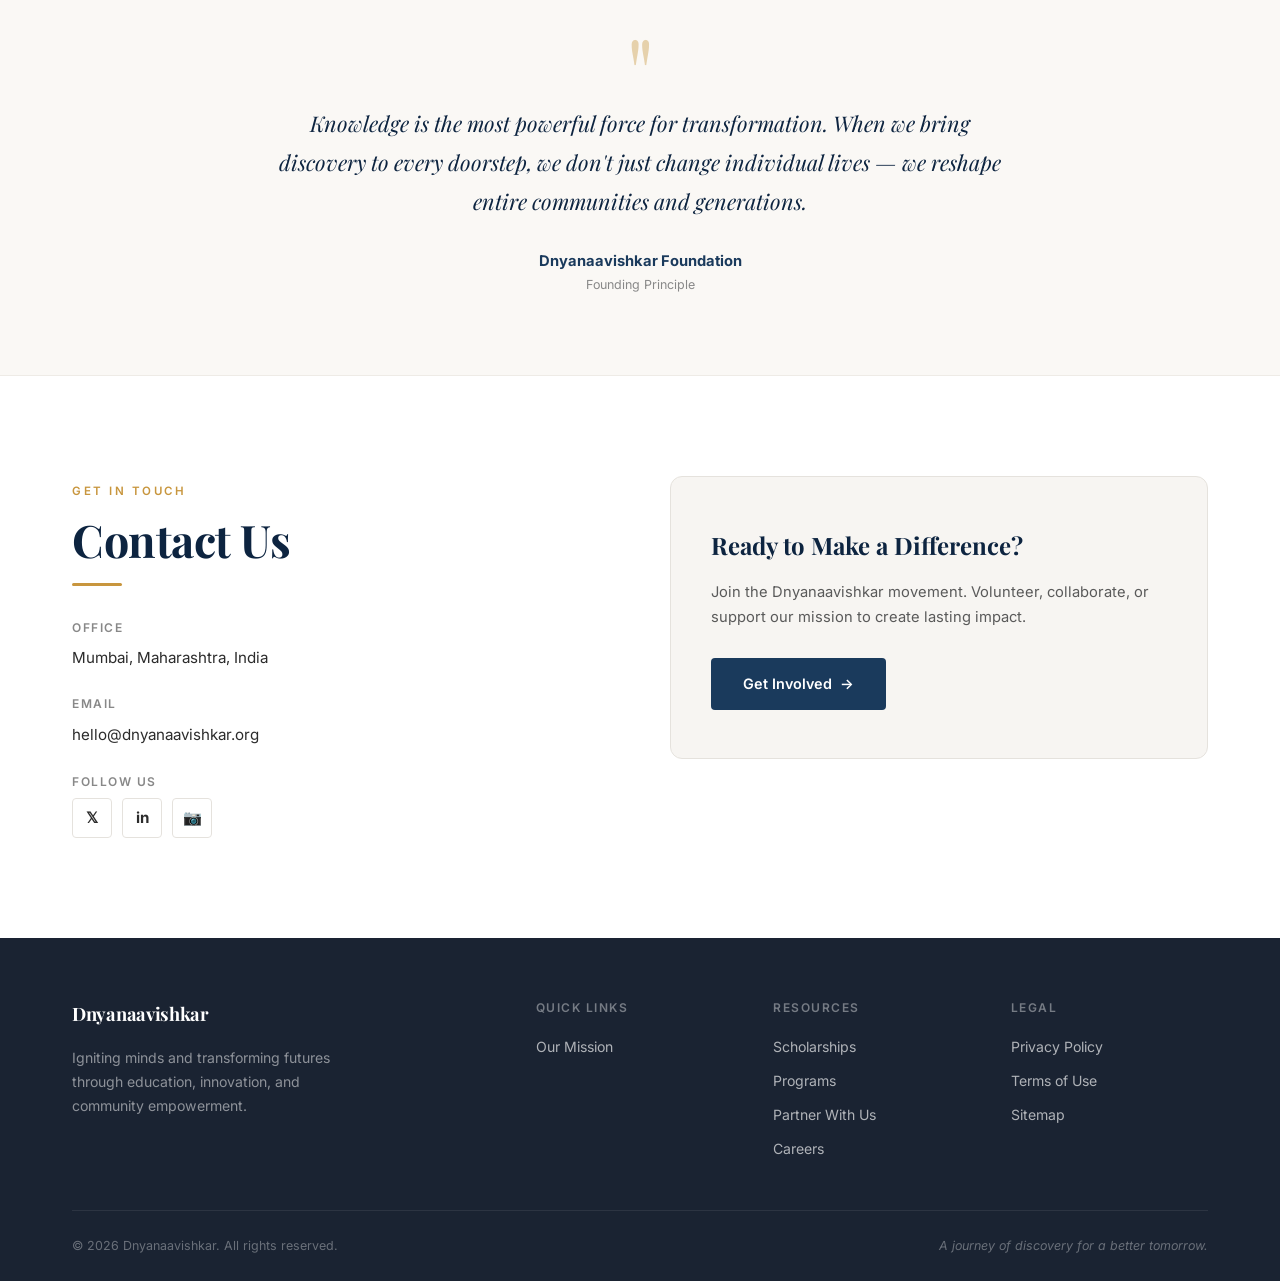
==== commit d15f1626: "index.html" ====
--- a/index.html
+++ b/index.html
@@ -17,34 +17,20 @@
 
 <body>
 
-    <!-- ======== TOP BAR ======== -->
-    <div class="top-bar">
-        <div class="container">
-            <div class="top-bar-content">
-                <span>Igniting Minds · Transforming Futures</span>
-                <div class="top-bar-links">
-                    <a href="mailto:hello@dnyanaavishkar.org">hello@dnyanaavishkar.org</a>
-                </div>
-            </div>
-        </div>
-    </div>
+
 
     <!-- ======== NAVIGATION ======== -->
     <nav class="navbar" id="navbar">
         <div class="container">
             <div class="nav-inner">
                 <a href="#" class="nav-logo" id="navLogo">
-                    <div class="logo-mark">D</div>
-                    <div class="logo-text-group">
-                        <span class="logo-name">Dnyanaavishkar</span>
-                        <span class="logo-sub">Foundation</span>
-                    </div>
+                    <span class="logo-name">Dnyanaavishkar</span>
                 </a>
                 <ul class="nav-links" id="navLinks">
                     <li><a href="#hero" class="nav-link active">Home</a></li>
-                    <li><a href="#about" class="nav-link">About</a></li>
                     <li><a href="#mission" class="nav-link">Our Mission</a></li>
-                    <li><a href="apply.html" class="nav-link nav-cta" style="color: #fff !important; background: var(--clr-accent);">Apply for Funding</a></li>
+                    <li><a href="apply.html" class="nav-link nav-cta"
+                            style="color: #fff !important; background: var(--clr-accent);">Apply for Funding</a></li>
                 </ul>
                 <button class="hamburger" id="hamburger" aria-label="Toggle navigation">
                     <span class="bar"></span>
@@ -60,13 +46,18 @@
         <div class="slides-wrapper" id="slidesWrapper">
             <!-- Single Static Slide -->
             <div class="slide active" data-index="0">
-                <div class="slide-bg" style="background: linear-gradient(90deg, rgba(10, 37, 64, 0.9) 0%, rgba(10, 37, 64, 0.3) 100%), url('media/hero%20background.png') center/cover no-repeat;"></div>
+                <div class="slide-bg"
+                    style="background: linear-gradient(90deg, rgba(10, 37, 64, 0.9) 0%, rgba(10, 37, 64, 0.3) 100%), url('media/new%20bg.png') center/cover no-repeat;">
+                </div>
                 <div class="slide-overlay"></div>
                 <div class="slide-content">
                     <div class="slide-content-left">
                         <span class="slide-tag">About Dnyanaavishkar</span>
                         <h1 class="slide-title">A Vision Rooted in<br>Knowledge & Discovery</h1>
-                        <p class="slide-desc" style="max-width: 600px;">In a rapidly changing world, the power of knowledge remains the most enduring force for positive transformation. We work at the intersection of education, innovation, and social empowerment to ensure every individual has the opportunity to discover their true potential.</p>
+                        <p class="slide-desc" style="max-width: 600px;">In a rapidly changing world, the power of
+                            knowledge remains the most enduring force for positive transformation. We work at the
+                            intersection of education, innovation, and social empowerment to ensure every individual has
+                            the opportunity to discover their true potential.</p>
                         <a href="#projects" class="slide-btn">Our Projects <span class="btn-arrow">→</span></a>
                     </div>
                 </div>
@@ -95,7 +86,8 @@
         <div class="mission-bg"></div>
         <div class="container">
             <div class="mission-inner">
-                <span class="section-eyebrow section-eyebrow-light" style="display: block; text-align: right;">What Drives Us</span>
+                <span class="section-eyebrow section-eyebrow-light" style="display: block; text-align: right;">What
+                    Drives Us</span>
                 <h2 class="section-title-serif section-title-light" style="text-align: right;">Our Mission</h2>
                 <div class="title-line-accent title-line-light" style="margin-left: auto; margin-right: 0;"></div>
                 <blockquote class="mission-quote" style="text-align: right;">
@@ -140,7 +132,8 @@
                     <div class="project-snapshot" style="background: linear-gradient(135deg, #2a5a8c, #1a3a5c);"></div>
                     <div class="project-info">
                         <h3 class="project-name">Smart Solar Irrigation</h3>
-                        <p class="project-desc">An automated IoT-based irrigation system developed to optimize water usage in drought-prone areas.</p>
+                        <p class="project-desc">An automated IoT-based irrigation system developed to optimize water
+                            usage in drought-prone areas.</p>
                         <div class="project-members">
                             <strong>Team:</strong> Anjali D., Rohan M., and Rural Tech Group
                         </div>
@@ -152,7 +145,8 @@
                     <div class="project-snapshot" style="background: linear-gradient(135deg, #c8963e, #dbb06a);"></div>
                     <div class="project-info">
                         <h3 class="project-name">EduConnect Device</h3>
-                        <p class="project-desc">A low-cost, offline-first learning system designed specifically for highly remote rural schools.</p>
+                        <p class="project-desc">A low-cost, offline-first learning system designed specifically for
+                            highly remote rural schools.</p>
                         <div class="project-members">
                             <strong>Team:</strong> Vidyadeep Developers
                         </div>
@@ -164,7 +158,8 @@
                     <div class="project-snapshot" style="background: linear-gradient(135deg, #1a2332, #0f1720);"></div>
                     <div class="project-info">
                         <h3 class="project-name">MediBot Assist</h3>
-                        <p class="project-desc">A preliminary health-check robotics assistant supporting overloaded primary healthcare centers.</p>
+                        <p class="project-desc">A preliminary health-check robotics assistant supporting overloaded
+                            primary healthcare centers.</p>
                         <div class="project-members">
                             <strong>Team:</strong> Dr. Sharma & Tech For Health Lab
                         </div>
@@ -173,7 +168,9 @@
                 </div>
             </div>
             <div style="text-align: center; margin-top: 48px;">
-                <a href="projects.html" class="slide-btn" style="display: inline-flex; align-items: center; justify-content: center; background: var(--clr-primary); color: #ffffff; padding: 14px 32px; border-radius: var(--radius-sm); font-weight: 600; font-size: 0.95rem;">View All Projects <span class="btn-arrow" style="margin-left: 8px;">→</span></a>
+                <a href="projects.html" class="slide-btn"
+                    style="display: inline-flex; align-items: center; justify-content: center; background: var(--clr-primary); color: #ffffff; padding: 14px 32px; border-radius: var(--radius-sm); font-weight: 600; font-size: 0.95rem;">View
+                    All Projects <span class="btn-arrow" style="margin-left: 8px;">→</span></a>
             </div>
         </div>
     </section>
@@ -186,7 +183,7 @@
                 <h2 class="section-title-serif">Institutional Collaborations</h2>
                 <div class="title-line-accent" style="margin: 16px auto 0;"></div>
             </div>
-            
+
             <div class="collab-marquee">
                 <div class="collab-track">
                     <!-- Original Set -->
@@ -207,34 +204,7 @@
     </section>
 
 
-    <!-- ======== ABOUT SECTION (Stats Only) ======== -->
-    <section class="about" id="about">
-        <div class="container">
-
-            <!-- Stats Bar -->
-            <div class="stats-bar">
-                <div class="stat-item" data-count="500">
-                    <div class="stat-value"><span class="counter">0</span>+</div>
-                    <div class="stat-label">Students Impacted</div>
-                </div>
-                <div class="stat-divider"></div>
-                <div class="stat-item" data-count="15">
-                    <div class="stat-value"><span class="counter">0</span>+</div>
-                    <div class="stat-label">Programs Launched</div>
-                </div>
-                <div class="stat-divider"></div>
-                <div class="stat-item" data-count="10">
-                    <div class="stat-value"><span class="counter">0</span>+</div>
-                    <div class="stat-label">Communities Served</div>
-                </div>
-                <div class="stat-divider"></div>
-                <div class="stat-item" data-count="50">
-                    <div class="stat-value"><span class="counter">0</span>+</div>
-                    <div class="stat-label">Volunteers</div>
-                </div>
-            </div>
-        </div>
-    </section>
+
 
 
     <!-- ======== VOICES / QUOTE ======== -->
@@ -300,11 +270,7 @@
             <div class="footer-top">
                 <div class="footer-brand">
                     <a href="#" class="nav-logo footer-logo">
-                        <div class="logo-mark">D</div>
-                        <div class="logo-text-group">
-                            <span class="logo-name">Dnyanaavishkar</span>
-                            <span class="logo-sub">Foundation</span>
-                        </div>
+                        <span class="logo-name">Dnyanaavishkar</span>
                     </a>
                     <p class="footer-desc">Igniting minds and transforming futures through education, innovation, and
                         community empowerment.</p>
@@ -312,7 +278,6 @@
                 <div class="footer-nav-group">
                     <div class="footer-nav-col">
                         <h4>Quick Links</h4>
-                        <a href="#about">About Us</a>
                         <a href="#mission">Our Mission</a>
                     </div>
                     <div class="footer-nav-col">
@@ -331,7 +296,7 @@
                 </div>
             </div>
             <div class="footer-bottom">
-                <p>&copy; 2026 Dnyanaavishkar Foundation. All rights reserved.</p>
+                <p>&copy; 2026 Dnyanaavishkar. All rights reserved.</p>
                 <p class="footer-credit">A journey of discovery for a better tomorrow.</p>
             </div>
         </div>
@@ -340,4 +305,4 @@
     <script src="script.js"></script>
 </body>
 
-</html>+</html>
